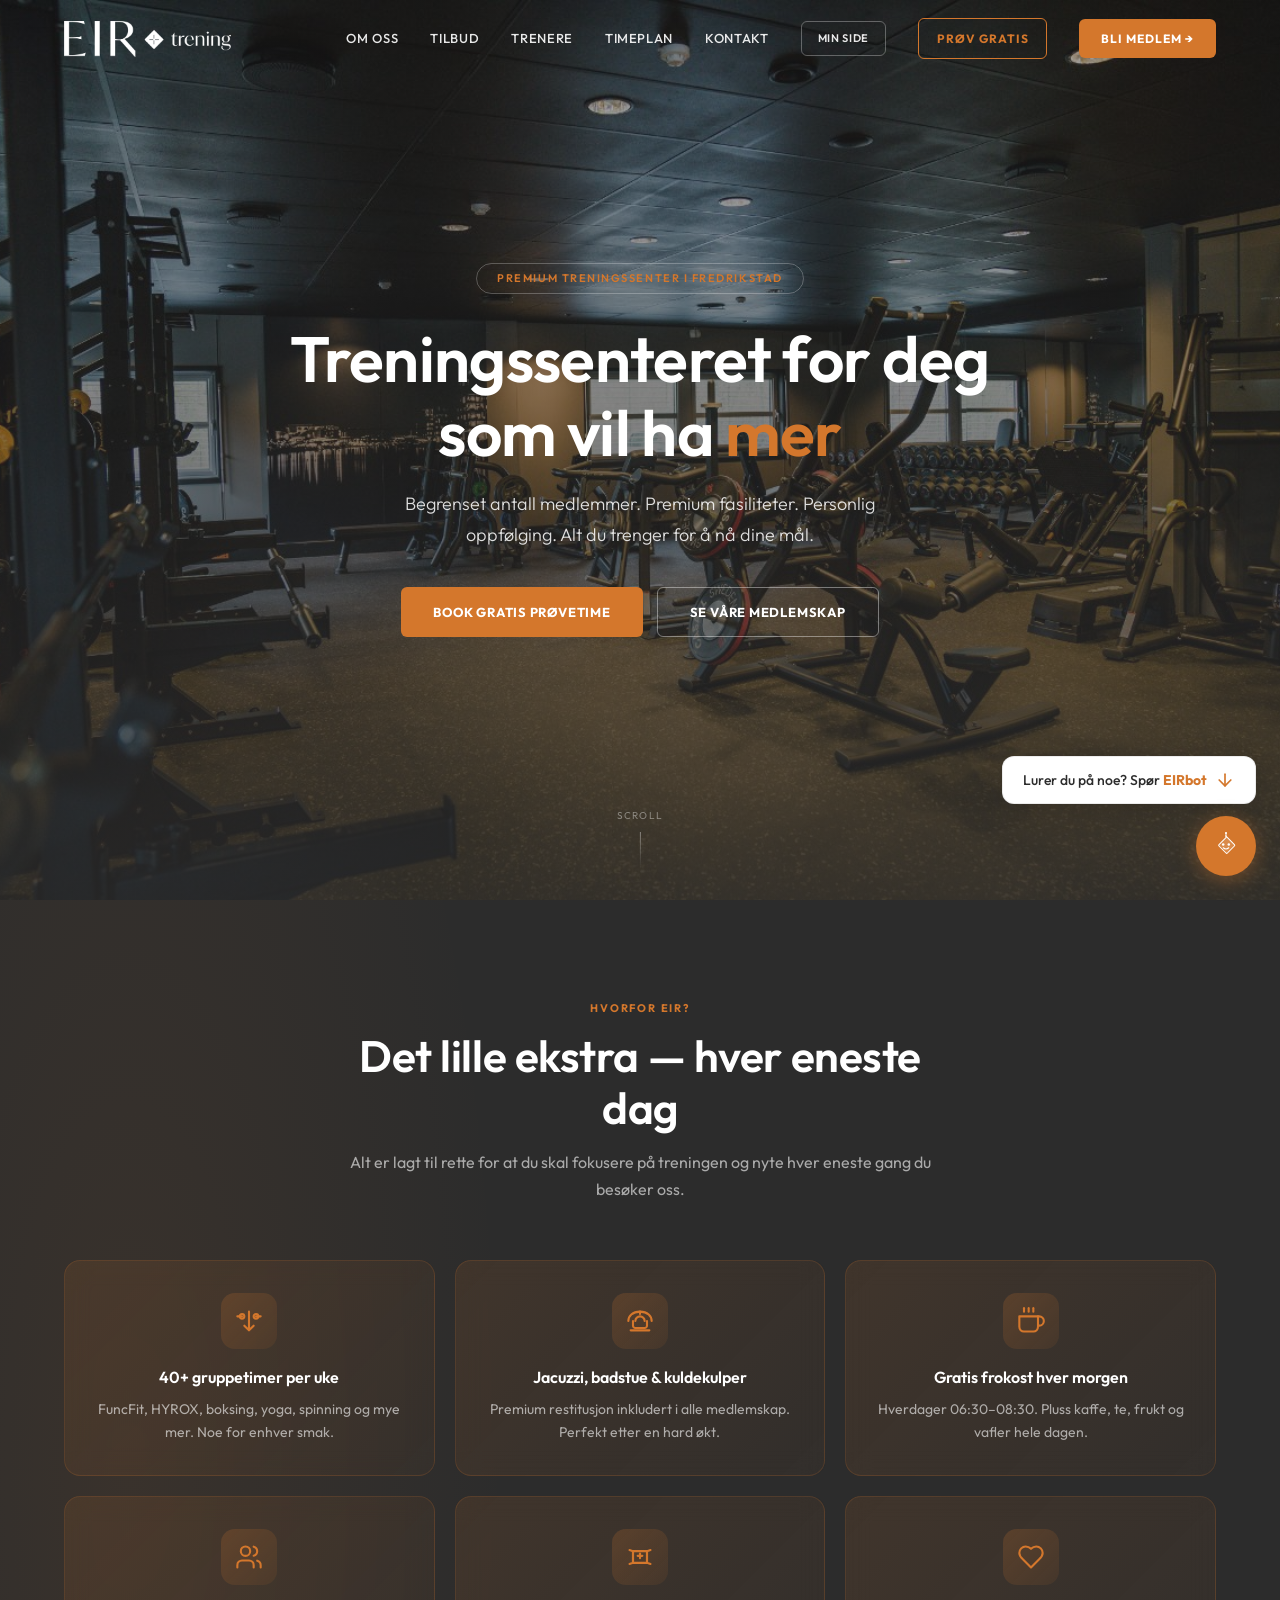
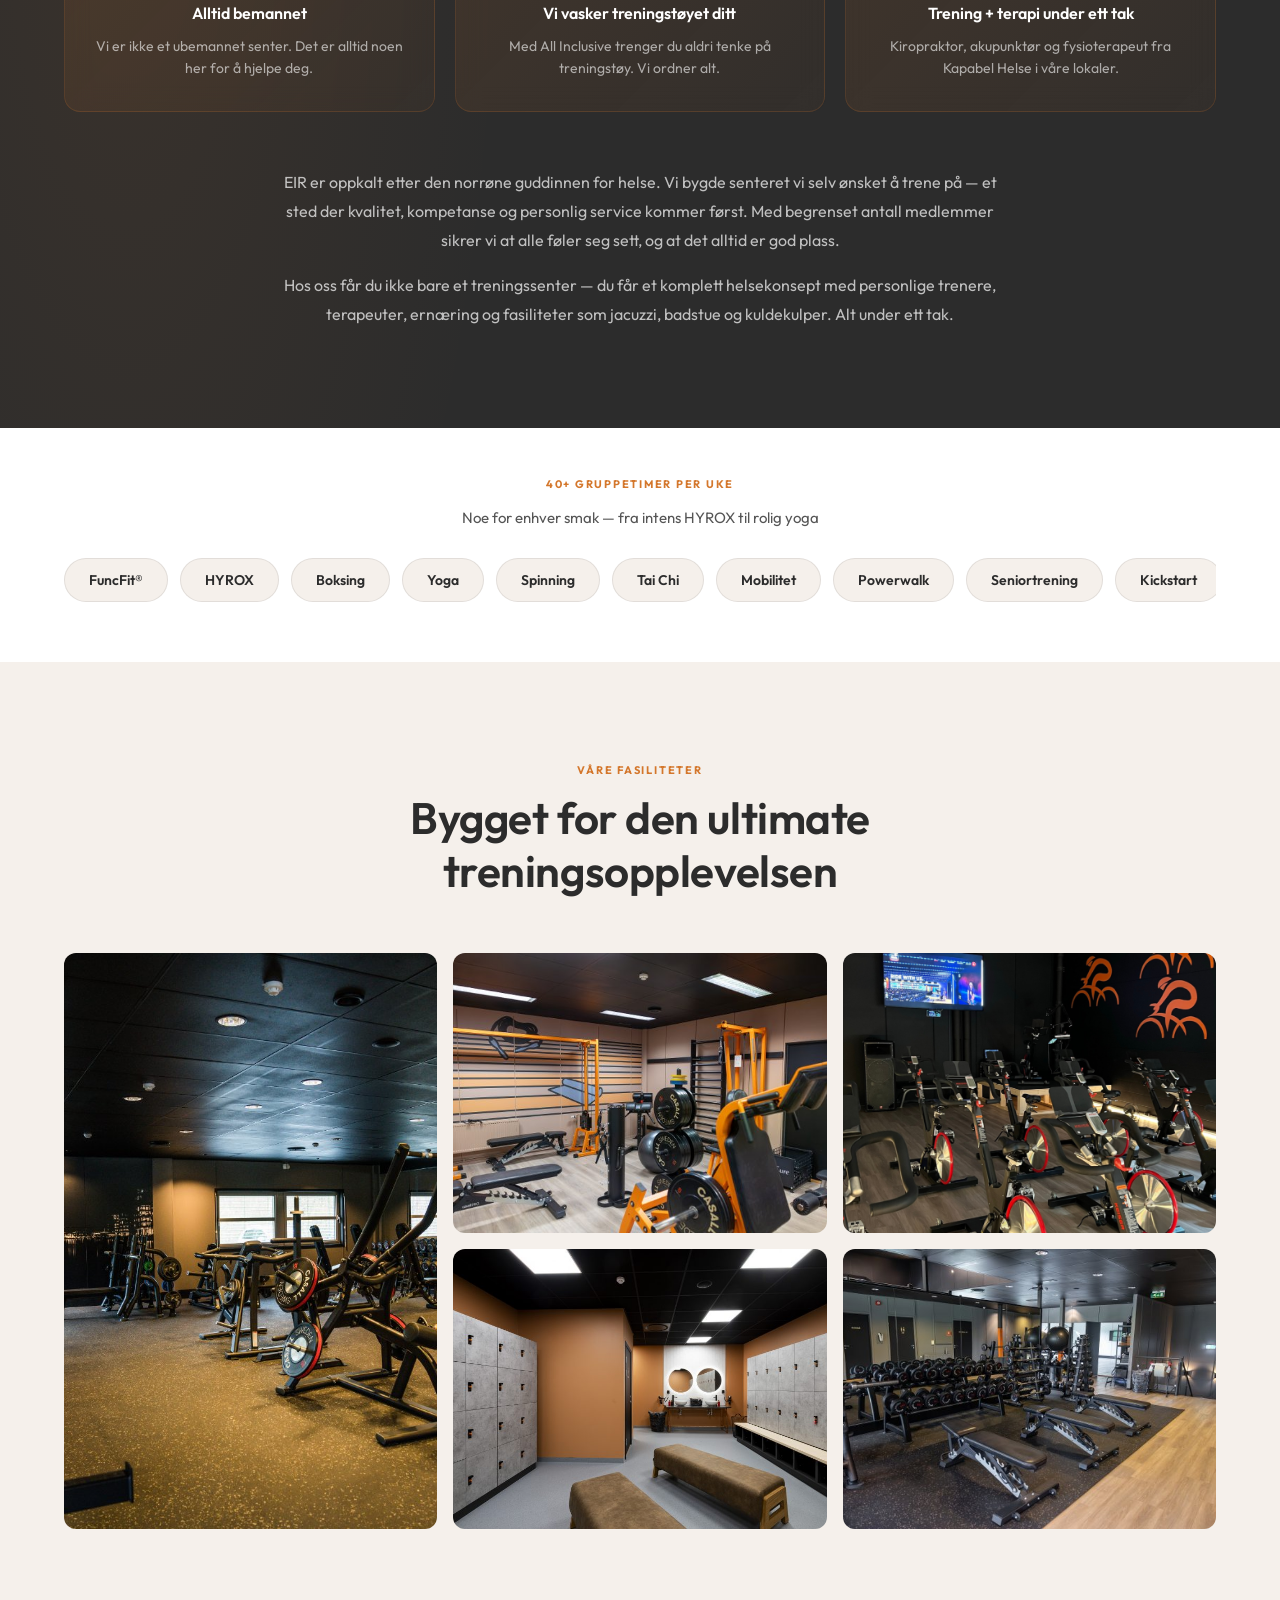
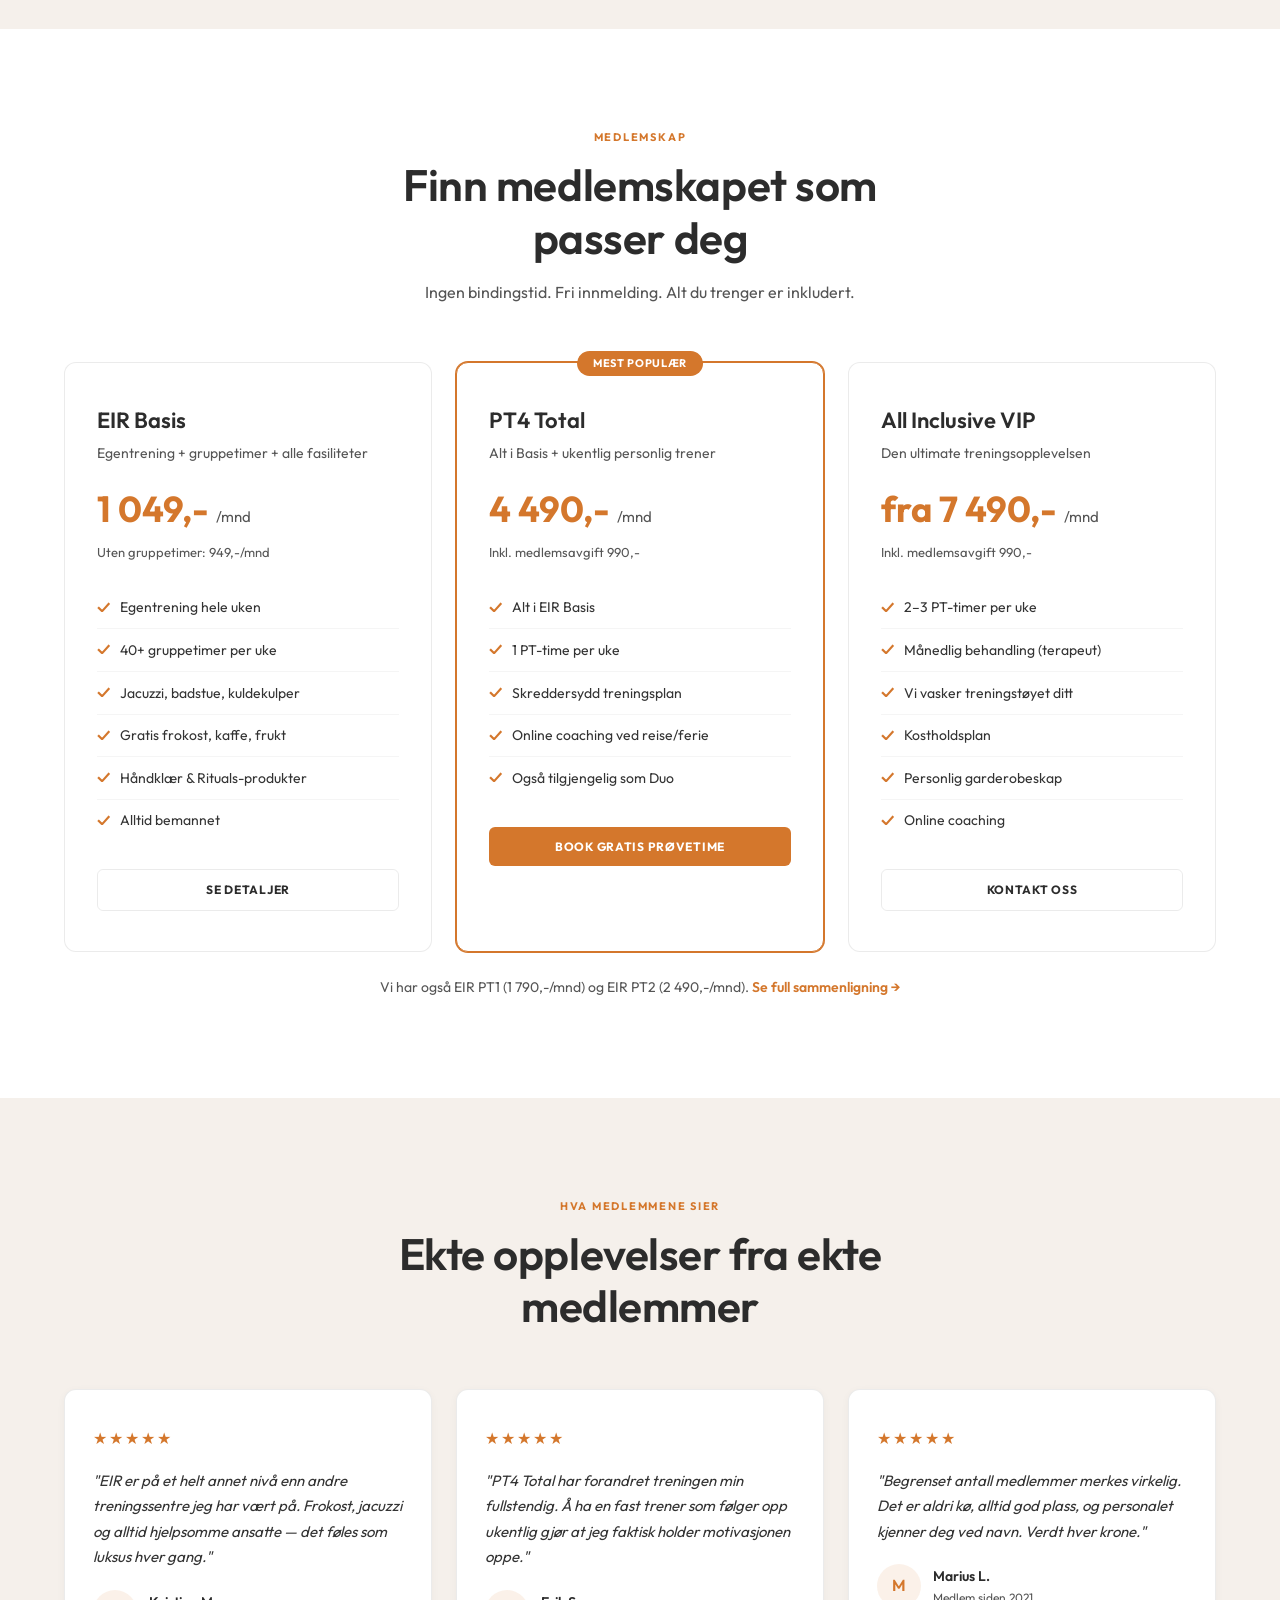
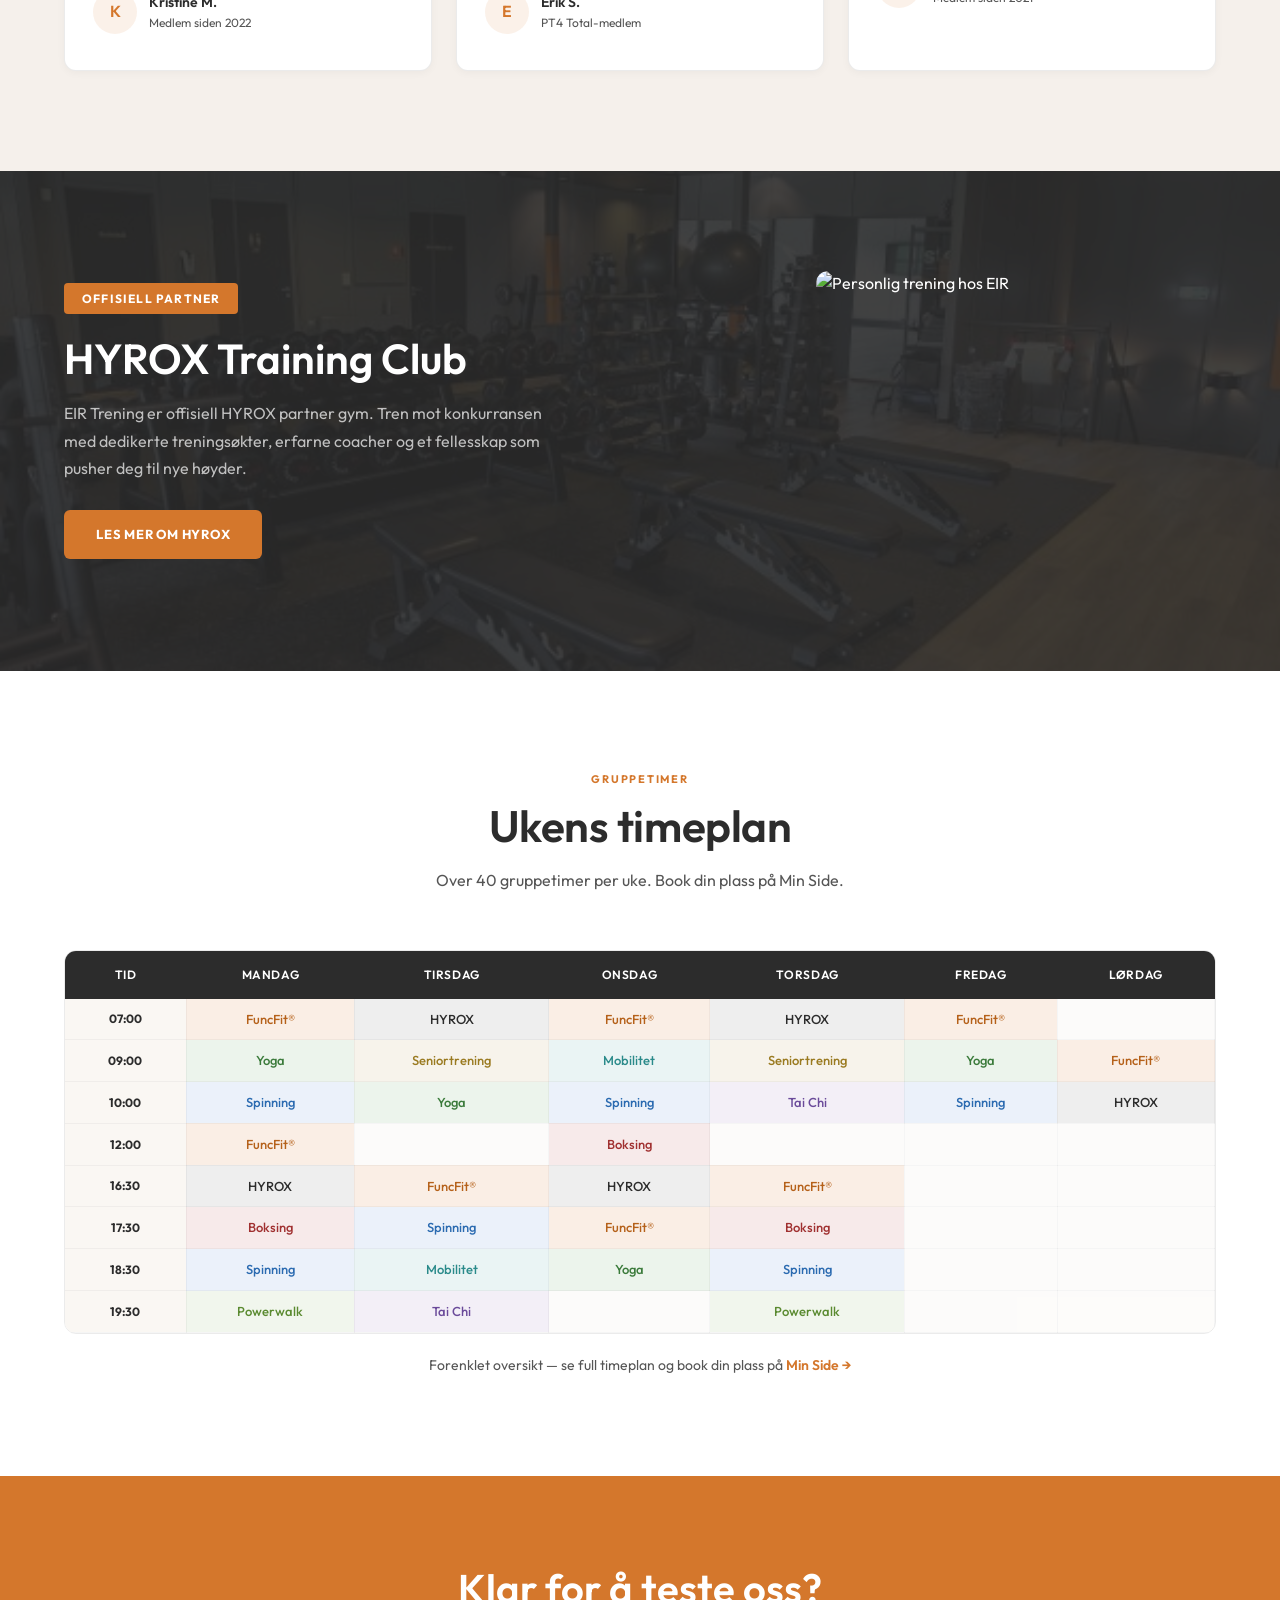
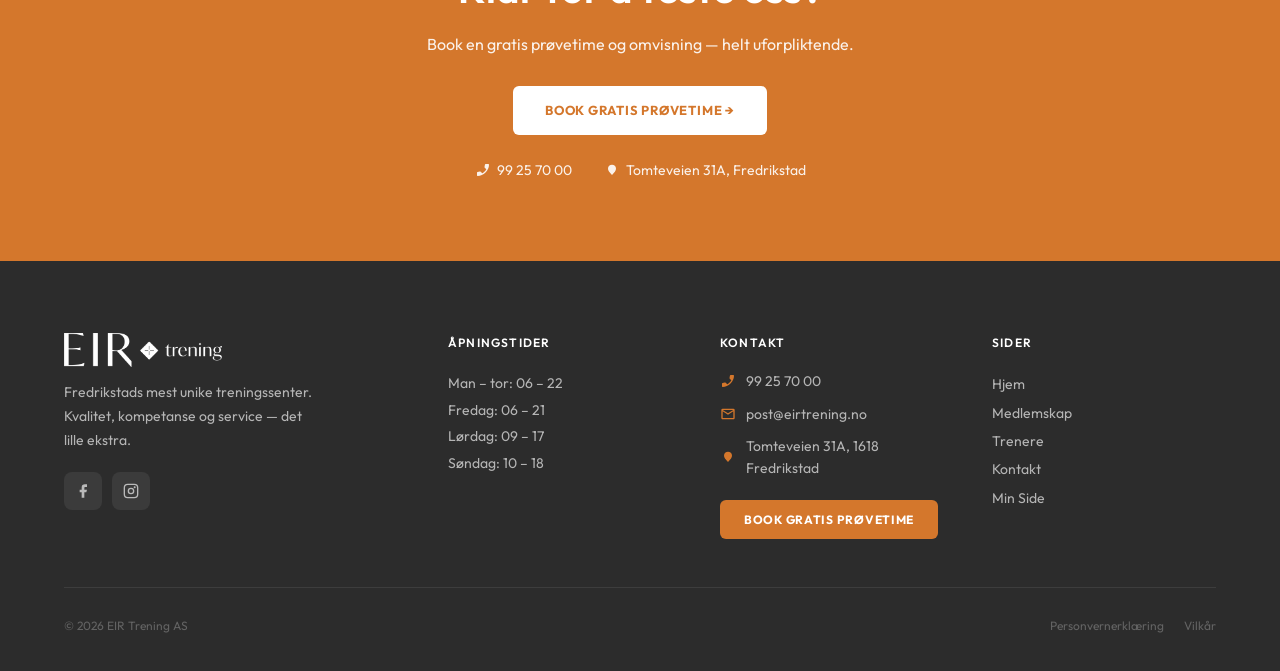
==== index.html @ 455663f9 "Add Bli Medlem CTAs to pricing table, dual navbar buttons - Added "Bli medlem →" button row at botto" ====
<!DOCTYPE html>
<html lang="nb">
<head>
  <meta charset="UTF-8">
  <meta name="viewport" content="width=device-width, initial-scale=1.0">
  <title>EIR Trening — Det lille ekstra | Premium treningssenter i Fredrikstad</title>
  <meta name="description" content="Fredrikstads mest unike treningsstudio. Begrenset antall medlemmer, premium fasiliteter, personlig oppfølging. Jacuzzi, badstue, gratis frokost, 40+ gruppetimer. Book gratis prøvetime!">
  <link rel="preconnect" href="https://fonts.googleapis.com">
  <link rel="preconnect" href="https://fonts.gstatic.com" crossorigin>
  <link href="https://fonts.googleapis.com/css2?family=Outfit:wght@300;400;500;600;700&display=swap" rel="stylesheet">
  <link rel="stylesheet" href="styles.css">
  <style>
    .loader {
      position: fixed;
      inset: 0;
      z-index: 99999;
      background: #2C2C2C;
      display: flex;
      align-items: center;
      justify-content: center;
      transition: opacity 0.6s cubic-bezier(0.4, 0, 0.2, 1), visibility 0.6s;
    }
    .loader.done {
      opacity: 0;
      visibility: hidden;
    }
    .loader-icon {
      width: 80px;
      height: 80px;
      position: relative;
    }
    .loader-diamond {
      width: 100%;
      height: 100%;
      transform: scale(0) rotate(-180deg);
      animation: diamondEntry 1.6s cubic-bezier(0.34, 1.2, 0.64, 1) 0.2s forwards;
    }
    .loader-diamond svg {
      width: 100%;
      height: 100%;
      overflow: visible;
    }
    /* Orange diamond body */
    .loader-diamond .diamond-bg {
      fill: #D4772C;
      opacity: 0;
      animation: diamondFadeIn 0.5s ease 0.2s forwards;
    }
    /* 4 separate cross arms — dark cutout lines with gap at center */
    .loader-diamond .cross-arm {
      stroke: #2C2C2C;
      stroke-width: 2.8;
      stroke-linecap: square;
      stroke-dasharray: 14;
      stroke-dashoffset: 14;
    }
    .arm-top    { animation: drawLine 0.4s cubic-bezier(0.4, 0, 0.2, 1) 0.7s forwards; }
    .arm-bottom { animation: drawLine 0.4s cubic-bezier(0.4, 0, 0.2, 1) 0.85s forwards; }
    .arm-left   { animation: drawLine 0.4s cubic-bezier(0.4, 0, 0.2, 1) 1.0s forwards; }
    .arm-right  { animation: drawLine 0.4s cubic-bezier(0.4, 0, 0.2, 1) 1.15s forwards; }

    .loader-glow {
      position: absolute;
      inset: -30px;
      border-radius: 50%;
      background: radial-gradient(circle, rgba(212,119,44,0.25) 0%, transparent 70%);
      opacity: 0;
      animation: glowPulse 2s cubic-bezier(0.4, 0, 0.2, 1) 0.4s forwards;
    }

    @keyframes diamondEntry {
      0%   { transform: scale(0) rotate(-180deg); }
      55%  { transform: scale(1.08) rotate(8deg); }
      75%  { transform: scale(0.97) rotate(-3deg); }
      100% { transform: scale(1) rotate(0deg); }
    }
    @keyframes diamondFadeIn {
      to { opacity: 1; }
    }
    @keyframes drawLine {
      to { stroke-dashoffset: 0; }
    }
    @keyframes glowPulse {
      0%   { opacity: 0; transform: scale(0.5); }
      50%  { opacity: 1; transform: scale(1); }
      100% { opacity: 0; transform: scale(1.6); }
    }
  </style>
</head>
<body>

  <!-- LOADER -->
  <div class="loader" id="loader">
    <div class="loader-icon">
      <div class="loader-glow"></div>
      <div class="loader-diamond">
        <svg viewBox="0 0 50 50">
          <!-- Diamond shape drawn as path (no rotation needed) -->
          <path class="diamond-bg" d="M25 3 Q25 3 25 3 L46 24 Q47 25 46 26 L26 46 Q25 47 24 46 L4 26 Q3 25 4 24 L24 4 Q25 3 25 3 Z" />
          <!-- 4 cross arms as + with gap at center — matching EIR icon -->
          <line class="cross-arm arm-top"    x1="25" y1="10" x2="25" y2="21" />
          <line class="cross-arm arm-bottom" x1="25" y1="29" x2="25" y2="40" />
          <line class="cross-arm arm-left"   x1="10" y1="25" x2="21" y2="25" />
          <line class="cross-arm arm-right"  x1="29" y1="25" x2="40" y2="25" />
        </svg>
      </div>
    </div>
  </div>

  <!-- NAVIGATION -->
  <nav class="nav" id="nav">
    <div class="nav-inner">
      <a href="index.html" class="nav-logo">
        <img src="eir logo.png" alt="EIR Trening">
      </a>
      <div class="nav-links" id="navLinks">
        <a href="#om">Om oss</a>
        <a href="tilbud.html">Tilbud</a>
        <a href="trenere.html">Trenere</a>
        <a href="#timeplan">Timeplan</a>
        <a href="kontakt.html">Kontakt</a>
        <a href="https://minside.eirtrening.no/" target="_blank" class="nav-minside">Min Side</a>
        <a href="kontakt.html" class="nav-cta-secondary">Prøv gratis</a>
        <a href="https://blimedlem.eirtrening.no/" target="_blank" class="nav-cta">Bli medlem →</a>
      </div>
      <button class="nav-toggle" id="navToggle" aria-label="Meny">
        <span></span><span></span><span></span>
      </button>
    </div>
  </nav>

  <!-- HERO -->
  <section class="hero">
    <div class="hero-bg"></div>
    <div class="hero-content">
      <span class="hero-badge">Premium treningssenter i Fredrikstad</span>
      <h1>Treningssenteret for deg som vil ha <em>mer</em></h1>
      <p>Begrenset antall medlemmer. Premium fasiliteter. Personlig oppfølging. Alt du trenger for å nå dine mål.</p>
      <div class="hero-buttons">
        <a href="kontakt.html" class="btn btn-primary">Book gratis prøvetime</a>
        <a href="tilbud.html" class="btn btn-outline">Se våre medlemskap</a>
      </div>
    </div>
    <div class="hero-scroll">
      <span>Scroll</span>
      <div class="line"></div>
    </div>
  </section>

  <!-- UNIKE FORDELER -->
  <section class="benefits" id="om">
    <div class="container">
      <div class="section-header fade-up">
        <span class="section-label">Hvorfor EIR?</span>
        <h2 class="section-title">Det lille ekstra — hver eneste dag</h2>
        <p class="section-subtitle">Alt er lagt til rette for at du skal fokusere på treningen og nyte hver eneste gang du besøker oss.</p>
      </div>
      <div class="benefits-grid fade-up">
        <div class="benefit-card">
          <div class="benefit-icon">
            <svg viewBox="0 0 24 24"><path d="M12 4v16m-4-4l4 4 4-4"/><circle cx="6" cy="8" r="2"/><circle cx="18" cy="8" r="2"/><path d="M2 8h4m12 0h4"/></svg>
          </div>
          <h3>40+ gruppetimer per uke</h3>
          <p>FuncFit, HYROX, boksing, yoga, spinning og mye mer. Noe for enhver smak.</p>
        </div>
        <div class="benefit-card">
          <div class="benefit-icon">
            <svg viewBox="0 0 24 24"><path d="M2 12c0-4 3.5-8 10-8s10 4 10 8"/><path d="M6 12v4c0 1 1 2 2 2h8c1 0 2-1 2-2v-4"/><path d="M12 4v2"/><path d="M8 12c0-2 1.8-4 4-4s4 2 4 4"/><line x1="4" y1="20" x2="20" y2="20"/></svg>
          </div>
          <h3>Jacuzzi, badstue & kuldekulper</h3>
          <p>Premium restitusjon inkludert i alle medlemskap. Perfekt etter en hard økt.</p>
        </div>
        <div class="benefit-card">
          <div class="benefit-icon">
            <svg viewBox="0 0 24 24"><path d="M18 8h1a4 4 0 010 8h-1"/><path d="M2 8h16v9a4 4 0 01-4 4H6a4 4 0 01-4-4V8z"/><path d="M6 1v3"/><path d="M10 1v3"/><path d="M14 1v3"/></svg>
          </div>
          <h3>Gratis frokost hver morgen</h3>
          <p>Hverdager 06:30–08:30. Pluss kaffe, te, frukt og vafler hele dagen.</p>
        </div>
        <div class="benefit-card">
          <div class="benefit-icon">
            <svg viewBox="0 0 24 24"><path d="M16 21v-2a4 4 0 00-4-4H6a4 4 0 00-4 4v2"/><circle cx="9" cy="7" r="4"/><path d="M22 21v-2a4 4 0 00-3-3.87"/><path d="M16 3.13a4 4 0 010 7.75"/></svg>
          </div>
          <h3>Alltid bemannet</h3>
          <p>Vi er ikke et ubemannet senter. Det er alltid noen her for å hjelpe deg.</p>
        </div>
        <div class="benefit-card">
          <div class="benefit-icon">
            <svg viewBox="0 0 24 24"><path d="M3 6l3 1v10l-3 1"/><path d="M21 6l-3 1v10l3 1"/><path d="M6 7h12v10H6z"/><path d="M10 11h4"/><path d="M12 9v4"/></svg>
          </div>
          <h3>Vi vasker treningstøyet ditt</h3>
          <p>Med All Inclusive trenger du aldri tenke på treningstøy. Vi ordner alt.</p>
        </div>
        <div class="benefit-card">
          <div class="benefit-icon">
            <svg viewBox="0 0 24 24"><path d="M19 14c1.49-1.46 3-3.21 3-5.5A5.5 5.5 0 0016.5 3c-1.76 0-3 .5-4.5 2-1.5-1.5-2.74-2-4.5-2A5.5 5.5 0 002 8.5c0 2.3 1.5 4.05 3 5.5l7 7 7-7z"/></svg>
          </div>
          <h3>Trening + terapi under ett tak</h3>
          <p>Kiropraktor, akupunktør og fysioterapeut fra Kapabel Helse i våre lokaler.</p>
        </div>
      </div>
      <!-- Om EIR — filosofi -->
      <div class="about-text-section fade-up" style="max-width:720px;margin:56px auto 0;text-align:center">
        <p style="font-size:16px;line-height:1.8;color:rgba(255,255,255,0.7);margin-bottom:16px">EIR er oppkalt etter den norrøne guddinnen for helse. Vi bygde senteret vi selv ønsket å trene på — et sted der kvalitet, kompetanse og personlig service kommer først. Med begrenset antall medlemmer sikrer vi at alle føler seg sett, og at det alltid er god plass.</p>
        <p style="font-size:16px;line-height:1.8;color:rgba(255,255,255,0.7)">Hos oss får du ikke bare et treningssenter — du får et komplett helsekonsept med personlige trenere, terapeuter, ernæring og fasiliteter som jacuzzi, badstue og kuldekulper. Alt under ett tak.</p>
      </div>
    </div>
  </section>

  <!-- TRENINGSFORM-TEASER -->
  <section style="padding:48px 0;background:var(--white);overflow:hidden">
    <div class="container">
      <div style="text-align:center;margin-bottom:24px" class="fade-up">
        <span class="section-label">40+ gruppetimer per uke</span>
        <p style="font-size:15px;color:var(--dark-soft)">Noe for enhver smak — fra intens HYROX til rolig yoga</p>
      </div>
      <div class="training-ticker fade-up">
        <a href="tilbud.html#treningsformer" class="ticker-item">FuncFit®</a>
        <a href="tilbud.html#treningsformer" class="ticker-item">HYROX</a>
        <a href="tilbud.html#treningsformer" class="ticker-item">Boksing</a>
        <a href="tilbud.html#treningsformer" class="ticker-item">Yoga</a>
        <a href="tilbud.html#treningsformer" class="ticker-item">Spinning</a>
        <a href="tilbud.html#treningsformer" class="ticker-item">Tai Chi</a>
        <a href="tilbud.html#treningsformer" class="ticker-item">Mobilitet</a>
        <a href="tilbud.html#treningsformer" class="ticker-item">Powerwalk</a>
        <a href="tilbud.html#treningsformer" class="ticker-item">Seniortrening</a>
        <a href="tilbud.html#treningsformer" class="ticker-item">Kickstart</a>
      </div>
    </div>
  </section>

  <!-- FASILITETER GALLERI -->
  <section class="facilities">
    <div class="container">
      <div class="section-header fade-up">
        <span class="section-label">Våre fasiliteter</span>
        <h2 class="section-title">Bygget for den ultimate treningsopplevelsen</h2>
      </div>
      <div class="facilities-grid fade-up">
        <div class="facility-item tall">
          <img src="images/eir bilde.jpg" alt="EIR Trening — treningssalen" loading="lazy">
          <div class="facility-overlay"><span>Treningssalen</span></div>
        </div>
        <div class="facility-item">
          <img src="images/eir bilde 2.jpg" alt="EIR Trening — PT-rommet" loading="lazy">
          <div class="facility-overlay"><span>Lukket PT-rom</span></div>
        </div>
        <div class="facility-item">
          <img src="images/eir bilde 3.png" alt="EIR Trening — spinningsal" loading="lazy">
          <div class="facility-overlay"><span>Spinningsal</span></div>
        </div>
        <div class="facility-item">
          <img src="images/eir bilde 4.jpg" alt="EIR Trening — garderober" loading="lazy">
          <div class="facility-overlay"><span>Premium garderober</span></div>
        </div>
        <div class="facility-item">
          <img src="images/eir bilde 5.jpg" alt="EIR Trening — frivektsområde" loading="lazy">
          <div class="facility-overlay"><span>Frivektsområdet</span></div>
        </div>
      </div>
    </div>
  </section>

  <!-- MEDLEMSKAP -->
  <section class="membership">
    <div class="container">
      <div class="section-header fade-up">
        <span class="section-label">Medlemskap</span>
        <h2 class="section-title">Finn medlemskapet som passer deg</h2>
        <p class="section-subtitle">Ingen bindingstid. Fri innmelding. Alt du trenger er inkludert.</p>
      </div>
      <div class="pricing-cards">
        <div class="pricing-card fade-up">
          <h3>EIR Basis</h3>
          <p style="font-size:14px;color:var(--dark-soft)">Egentrening + gruppetimer + alle fasiliteter</p>
          <div class="price">1 049,- <span>/mnd</span></div>
          <p class="price-sub">Uten gruppetimer: 949,-/mnd</p>
          <ul class="pricing-features">
            <li><span class="check">✓</span> Egentrening hele uken</li>
            <li><span class="check">✓</span> 40+ gruppetimer per uke</li>
            <li><span class="check">✓</span> Jacuzzi, badstue, kuldekulper</li>
            <li><span class="check">✓</span> Gratis frokost, kaffe, frukt</li>
            <li><span class="check">✓</span> Håndklær & Rituals-produkter</li>
            <li><span class="check">✓</span> Alltid bemannet</li>
          </ul>
          <a href="tilbud.html" class="btn btn-outline-dark btn-sm">Se detaljer</a>
        </div>
        <div class="pricing-card featured fade-up" style="transition-delay:0.1s">
          <span class="pricing-badge">Mest populær</span>
          <h3>PT4 Total</h3>
          <p style="font-size:14px;color:var(--dark-soft)">Alt i Basis + ukentlig personlig trener</p>
          <div class="price">4 490,- <span>/mnd</span></div>
          <p class="price-sub">Inkl. medlemsavgift 990,-</p>
          <ul class="pricing-features">
            <li><span class="check">✓</span> Alt i EIR Basis</li>
            <li><span class="check">✓</span> 1 PT-time per uke</li>
            <li><span class="check">✓</span> Skreddersydd treningsplan</li>
            <li><span class="check">✓</span> Online coaching ved reise/ferie</li>
            <li><span class="check">✓</span> Også tilgjengelig som Duo</li>
          </ul>
          <a href="kontakt.html" class="btn btn-primary btn-sm">Book gratis prøvetime</a>
        </div>
        <div class="pricing-card fade-up" style="transition-delay:0.2s">
          <h3>All Inclusive VIP</h3>
          <p style="font-size:14px;color:var(--dark-soft)">Den ultimate treningsopplevelsen</p>
          <div class="price">fra 7 490,- <span>/mnd</span></div>
          <p class="price-sub">Inkl. medlemsavgift 990,-</p>
          <ul class="pricing-features">
            <li><span class="check">✓</span> 2–3 PT-timer per uke</li>
            <li><span class="check">✓</span> Månedlig behandling (terapeut)</li>
            <li><span class="check">✓</span> Vi vasker treningstøyet ditt</li>
            <li><span class="check">✓</span> Kostholdsplan</li>
            <li><span class="check">✓</span> Personlig garderobeskap</li>
            <li><span class="check">✓</span> Online coaching</li>
          </ul>
          <a href="kontakt.html" class="btn btn-outline-dark btn-sm">Kontakt oss</a>
        </div>
      </div>
      <p style="text-align:center;margin-top:24px;font-size:14px;color:var(--dark-soft)">
        Vi har også EIR PT1 (1 790,-/mnd) og EIR PT2 (2 490,-/mnd). <a href="tilbud.html" style="color:var(--orange);font-weight:600">Se full sammenligning →</a>
      </p>
    </div>
  </section>

  <!-- TESTIMONIALS -->
  <section class="testimonials">
    <div class="container">
      <div class="section-header fade-up">
        <span class="section-label">Hva medlemmene sier</span>
        <h2 class="section-title">Ekte opplevelser fra ekte medlemmer</h2>
      </div>
      <div class="testimonials-grid">
        <div class="testimonial-card fade-up">
          <div class="testimonial-stars">★★★★★</div>
          <blockquote>"EIR er på et helt annet nivå enn andre treningssentre jeg har vært på. Frokost, jacuzzi og alltid hjelpsomme ansatte — det føles som luksus hver gang."</blockquote>
          <div class="testimonial-author">
            <div class="testimonial-avatar">K</div>
            <div>
              <div class="testimonial-name">Kristine M.</div>
              <div class="testimonial-role">Medlem siden 2022</div>
            </div>
          </div>
        </div>
        <div class="testimonial-card fade-up" style="transition-delay:0.1s">
          <div class="testimonial-stars">★★★★★</div>
          <blockquote>"PT4 Total har forandret treningen min fullstendig. Å ha en fast trener som følger opp ukentlig gjør at jeg faktisk holder motivasjonen oppe."</blockquote>
          <div class="testimonial-author">
            <div class="testimonial-avatar">E</div>
            <div>
              <div class="testimonial-name">Erik S.</div>
              <div class="testimonial-role">PT4 Total-medlem</div>
            </div>
          </div>
        </div>
        <div class="testimonial-card fade-up" style="transition-delay:0.2s">
          <div class="testimonial-stars">★★★★★</div>
          <blockquote>"Begrenset antall medlemmer merkes virkelig. Det er aldri kø, alltid god plass, og personalet kjenner deg ved navn. Verdt hver krone."</blockquote>
          <div class="testimonial-author">
            <div class="testimonial-avatar">M</div>
            <div>
              <div class="testimonial-name">Marius L.</div>
              <div class="testimonial-role">Medlem siden 2021</div>
            </div>
          </div>
        </div>
      </div>
    </div>
  </section>

  <!-- HYROX -->
  <section class="hyrox" id="hyrox">
    <div class="container">
      <div class="hyrox-inner fade-up">
        <div class="hyrox-text">
          <span class="hyrox-badge">Offisiell partner</span>
          <h2>HYROX Training Club</h2>
          <p>EIR Trening er offisiell HYROX partner gym. Tren mot konkurransen med dedikerte treningsøkter, erfarne coacher og et fellesskap som pusher deg til nye høyder.</p>
          <a href="kontakt.html" class="btn btn-primary">Les mer om HYROX</a>
        </div>
        <div class="hyrox-image">
          <img src="images/eir bilde 6.jpg" alt="Personlig trening hos EIR" loading="lazy">
        </div>
      </div>
    </div>
  </section>

  <!-- TIMEPLAN -->
  <section id="timeplan" style="padding:100px 0;background:var(--white)">
    <div class="container">
      <div class="section-header fade-up">
        <span class="section-label">Gruppetimer</span>
        <h2 class="section-title">Ukens timeplan</h2>
        <p class="section-subtitle">Over 40 gruppetimer per uke. Book din plass på Min Side.</p>
      </div>
      <div class="schedule-table-wrapper fade-up">
        <table class="schedule-table">
          <thead>
            <tr><th>Tid</th><th>Mandag</th><th>Tirsdag</th><th>Onsdag</th><th>Torsdag</th><th>Fredag</th><th>Lørdag</th></tr>
          </thead>
          <tbody>
            <tr><td>07:00</td><td class="s-funcfit">FuncFit®</td><td class="s-hyrox">HYROX</td><td class="s-funcfit">FuncFit®</td><td class="s-hyrox">HYROX</td><td class="s-funcfit">FuncFit®</td><td></td></tr>
            <tr><td>09:00</td><td class="s-yoga">Yoga</td><td class="s-senior">Seniortrening</td><td class="s-mobility">Mobilitet</td><td class="s-senior">Seniortrening</td><td class="s-yoga">Yoga</td><td class="s-funcfit">FuncFit®</td></tr>
            <tr><td>10:00</td><td class="s-spinning">Spinning</td><td class="s-yoga">Yoga</td><td class="s-spinning">Spinning</td><td class="s-taichi">Tai Chi</td><td class="s-spinning">Spinning</td><td class="s-hyrox">HYROX</td></tr>
            <tr><td>12:00</td><td class="s-funcfit">FuncFit®</td><td></td><td class="s-boxing">Boksing</td><td></td><td></td><td></td></tr>
            <tr><td>16:30</td><td class="s-hyrox">HYROX</td><td class="s-funcfit">FuncFit®</td><td class="s-hyrox">HYROX</td><td class="s-funcfit">FuncFit®</td><td></td><td></td></tr>
            <tr><td>17:30</td><td class="s-boxing">Boksing</td><td class="s-spinning">Spinning</td><td class="s-funcfit">FuncFit®</td><td class="s-boxing">Boksing</td><td></td><td></td></tr>
            <tr><td>18:30</td><td class="s-spinning">Spinning</td><td class="s-mobility">Mobilitet</td><td class="s-yoga">Yoga</td><td class="s-spinning">Spinning</td><td></td><td></td></tr>
            <tr><td>19:30</td><td class="s-walk">Powerwalk</td><td class="s-taichi">Tai Chi</td><td></td><td class="s-walk">Powerwalk</td><td></td><td></td></tr>
          </tbody>
        </table>
      </div>
      <p style="text-align:center;margin-top:20px;font-size:14px;color:var(--dark-soft)">
        Forenklet oversikt — se full timeplan og book din plass på <a href="https://minside.eirtrening.no/" target="_blank" style="color:var(--orange);font-weight:600">Min Side →</a>
      </p>
    </div>
  </section>

  <!-- CTA BANNER -->
  <section class="cta-banner">
    <div class="container fade-up">
      <h2>Klar for å teste oss?</h2>
      <p>Book en gratis prøvetime og omvisning — helt uforpliktende.</p>
      <a href="kontakt.html" class="btn">Book gratis prøvetime →</a>
      <div class="cta-contact">
        <a href="tel:99257000">
          <svg viewBox="0 -960 960 960"><path d="M162-120q-18 0-30-12t-12-30v-162q0-13 9-23.5t23-14.5l138-28q14-2 28.5 2.5T342-374l94 94q38-22 72-48.5t65-57.5q33-32 60.5-66.5T681-524l-97-98q-8-8-11-19t-1-27l26-140q2-13 13-22.5t25-9.5h162q18 0 30 12t12 30q0 125-54.5 247T631-329Q531-229 409-174.5T162-120Z"/></svg>
          99 25 70 00
        </a>
        <a href="https://www.google.com/maps/search/?api=1&query=EIR%20Trening%2C%20Tomteveien%2031A%2C%201618%20Fredrikstad" target="_blank">
          <svg viewBox="0 -960 960 960"><path d="M480-480q33 0 56.5-23.5T560-560q0-33-23.5-56.5T480-640q-33 0-56.5 23.5T400-560q0 33 23.5 56.5T480-480Zm0 294q122-112 181-203.5T720-552q0-109-69.5-178.5T480-800q-101 0-170.5 69.5T240-552q0 71 59 162.5T480-186Z"/></svg>
          Tomteveien 31A, Fredrikstad
        </a>
      </div>
    </div>
  </section>

  <!-- FOOTER -->
  <footer class="footer">
    <div class="container">
      <div class="footer-grid">
        <div class="footer-brand">
          <img src="eir logo.png" alt="EIR Trening">
          <p>Fredrikstads mest unike treningssenter. Kvalitet, kompetanse og service — det lille ekstra.</p>
          <div class="footer-social">
            <a href="https://facebook.com/eirtrening" target="_blank" aria-label="Facebook">
              <svg viewBox="0 0 24 24"><path d="M18 2h-3a5 5 0 0 0-5 5v3H7v4h3v8h4v-8h3l1-4h-4V7a1 1 0 0 1 1-1h3z"/></svg>
            </a>
            <a href="https://instagram.com/eirtrening" target="_blank" aria-label="Instagram">
              <svg viewBox="0 0 24 24"><rect x="2" y="2" width="20" height="20" rx="5" ry="5" fill="none" stroke="currentColor" stroke-width="2"/><circle cx="12" cy="12" r="4" fill="none" stroke="currentColor" stroke-width="2"/><circle cx="17.5" cy="6.5" r="1.5"/></svg>
            </a>
          </div>
        </div>
        <div>
          <h4>Åpningstider</h4>
          <div class="footer-hours">
            Man – tor: 06 – 22<br>
            Fredag: 06 – 21<br>
            Lørdag: 09 – 17<br>
            Søndag: 10 – 18
          </div>
        </div>
        <div>
          <h4>Kontakt</h4>
          <div class="footer-contact-item">
            <svg viewBox="0 -960 960 960"><path d="M162-120q-18 0-30-12t-12-30v-162q0-13 9-23.5t23-14.5l138-28q14-2 28.5 2.5T342-374l94 94q38-22 72-48.5t65-57.5q33-32 60.5-66.5T681-524l-97-98q-8-8-11-19t-1-27l26-140q2-13 13-22.5t25-9.5h162q18 0 30 12t12 30q0 125-54.5 247T631-329Q531-229 409-174.5T162-120Z"/></svg>
            <a href="tel:99257000">99 25 70 00</a>
          </div>
          <div class="footer-contact-item">
            <svg viewBox="0 -960 960 960"><path d="M160-160q-33 0-56.5-23.5T80-240v-480q0-33 23.5-56.5T160-800h640q33 0 56.5 23.5T880-720v480q0 33-23.5 56.5T800-160H160Zm320-280L160-640v400h640v-400L480-440Zm0-80 320-200H160l320 200ZM160-640v-80 480-400Z"/></svg>
            <a href="mailto:post@eirtrening.no">post@eirtrening.no</a>
          </div>
          <div class="footer-contact-item">
            <svg viewBox="0 -960 960 960"><path d="M480-480q33 0 56.5-23.5T560-560q0-33-23.5-56.5T480-640q-33 0-56.5 23.5T400-560q0 33 23.5 56.5T480-480Zm0 294q122-112 181-203.5T720-552q0-109-69.5-178.5T480-800q-101 0-170.5 69.5T240-552q0 71 59 162.5T480-186Z"/></svg>
            <a href="https://www.google.com/maps/search/?api=1&query=EIR%20Trening%2C%20Tomteveien%2031A%2C%201618%20Fredrikstad" target="_blank">Tomteveien 31A, 1618 Fredrikstad</a>
          </div>
          <div class="footer-cta">
            <a href="kontakt.html" class="btn btn-primary btn-sm">Book gratis prøvetime</a>
          </div>
        </div>
        <div>
          <h4>Sider</h4>
          <div class="footer-links">
            <a href="index.html">Hjem</a>
            <a href="tilbud.html">Medlemskap</a>
            <a href="trenere.html">Trenere</a>
            <a href="kontakt.html">Kontakt</a>
            <a href="https://minside.eirtrening.no" target="_blank">Min Side</a>
          </div>
        </div>
      </div>
      <div class="footer-bottom">
        <p>&copy; 2026 EIR Trening AS</p>
        <div class="footer-bottom-links">
          <a href="#">Personvernerklæring</a>
          <a href="#">Vilkår</a>
        </div>
      </div>
    </div>
  </footer>

  <!-- SCRIPTS -->
  <script>
    // Loader dismiss
    window.addEventListener('load', () => {
      setTimeout(() => document.getElementById('loader').classList.add('done'), 1800);
    });

    // Navbar scroll
    const nav = document.getElementById('nav');
    window.addEventListener('scroll', () => nav.classList.toggle('scrolled', window.scrollY > 50));

    // Mobile menu
    const navToggle = document.getElementById('navToggle');
    const navLinks = document.getElementById('navLinks');
    navToggle.addEventListener('click', () => navLinks.classList.toggle('open'));
    navLinks.querySelectorAll('a').forEach(a => a.addEventListener('click', () => navLinks.classList.remove('open')));

    // Scroll animations
    const observer = new IntersectionObserver((entries) => {
      entries.forEach(e => { if (e.isIntersecting) e.target.classList.add('visible'); });
    }, { threshold: 0.1, rootMargin: '0px 0px -40px 0px' });
    document.querySelectorAll('.fade-up').forEach(el => observer.observe(el));

    // Smooth scroll
    document.querySelectorAll('a[href^="#"]').forEach(a => {
      a.addEventListener('click', function(e) {
        e.preventDefault();
        const t = document.querySelector(this.getAttribute('href'));
        if (t) t.scrollIntoView({ behavior: 'smooth', block: 'start' });
      });
    });
  </script>
  <script src="chatbot.js"></script>

</body>
</html>
---- styles.css ----
/* ===== RESET & BASE ===== */
*, *::before, *::after { margin: 0; padding: 0; box-sizing: border-box; }

:root {
  --orange: #D4772C;
  --orange-dark: #b8621f;
  --orange-light: rgba(212, 119, 44, 0.1);
  --dark: #2C2C2C;
  --dark-soft: #555555;
  --text: #333333;
  --warm-bg: #F5F0EB;
  --warm-light: #FAF7F3;
  --white: #ffffff;
  --border: rgba(0,0,0,0.08);
  --font-body: 'Outfit', -apple-system, sans-serif;
  --font-heading: 'Outfit', -apple-system, sans-serif;
  --shadow-sm: 0 2px 8px rgba(0,0,0,0.04);
  --shadow-md: 0 4px 20px rgba(0,0,0,0.06);
  --shadow-lg: 0 8px 40px rgba(0,0,0,0.08);
  --radius: 12px;
}

html { scroll-behavior: smooth; }

body {
  font-family: var(--font-body);
  color: var(--text);
  background: var(--warm-bg);
  line-height: 1.6;
  -webkit-font-smoothing: antialiased;
  overflow-x: hidden;
}

img { max-width: 100%; height: auto; display: block; }
a { text-decoration: none; color: inherit; }
ul { list-style: none; }

.container {
  max-width: 1200px;
  margin: 0 auto;
  padding: 0 24px;
}

/* ===== ANIMATIONS ===== */
@keyframes fadeUp {
  from { opacity: 0; transform: translateY(30px); }
  to { opacity: 1; transform: translateY(0); }
}

.fade-up {
  opacity: 0;
  transform: translateY(30px);
  transition: opacity 0.7s ease, transform 0.7s ease;
}

.fade-up.visible {
  opacity: 1;
  transform: translateY(0);
}

/* ===== NAVIGATION ===== */
.nav {
  position: fixed;
  top: 0;
  left: 0;
  right: 0;
  z-index: 1000;
  padding: 18px 0;
  transition: all 0.4s ease;
}

.nav.scrolled {
  background: rgba(255, 255, 255, 0.97);
  backdrop-filter: blur(20px);
  padding: 10px 0;
  box-shadow: 0 1px 20px rgba(0,0,0,0.06);
}

.nav-inner {
  display: flex;
  align-items: center;
  justify-content: space-between;
  max-width: 1200px;
  margin: 0 auto;
  padding: 0 24px;
}

.nav-logo img {
  height: 36px;
  width: auto;
  transition: filter 0.3s;
}

.nav:not(.scrolled) .nav-logo img {
  filter: brightness(0) invert(1);
}

.nav-links {
  display: flex;
  align-items: center;
  gap: 32px;
}

.nav-links a {
  font-size: 13px;
  font-weight: 500;
  letter-spacing: 0.05em;
  text-transform: uppercase;
  color: rgba(255,255,255,0.9);
  transition: color 0.3s;
  position: relative;
}

.nav.scrolled .nav-links a {
  color: var(--text);
}

.nav-links a::after {
  content: '';
  position: absolute;
  bottom: -4px;
  left: 0;
  width: 0;
  height: 2px;
  background: var(--orange);
  transition: width 0.3s;
}

.nav-links a:hover::after {
  width: 100%;
}

.nav-cta {
  padding: 10px 22px !important;
  background: var(--orange) !important;
  color: var(--white) !important;
  border-radius: 6px;
  font-size: 12px !important;
  font-weight: 700 !important;
  letter-spacing: 0.08em !important;
  transition: background 0.3s, transform 0.2s !important;
}

.nav-cta:hover {
  background: var(--orange-dark) !important;
  transform: translateY(-1px);
}

.nav-cta::after { display: none !important; }

.nav-cta-secondary {
  padding: 10px 18px !important;
  border: 1.5px solid var(--orange) !important;
  border-radius: 6px;
  font-size: 12px !important;
  font-weight: 700 !important;
  letter-spacing: 0.08em !important;
  color: var(--orange) !important;
  background: transparent !important;
  transition: all 0.3s !important;
}

.nav-cta-secondary:hover {
  background: rgba(212,119,44,0.1) !important;
}

.nav-cta-secondary::after { display: none !important; }

.nav-minside {
  padding: 8px 16px !important;
  border: 1.5px solid rgba(255,255,255,0.3) !important;
  border-radius: 6px;
  font-size: 11px !important;
  font-weight: 600 !important;
  letter-spacing: 0.06em !important;
  transition: all 0.3s !important;
}

.nav.scrolled .nav-minside {
  border-color: var(--border) !important;
}

.nav-minside:hover {
  border-color: var(--orange) !important;
  color: var(--orange) !important;
}

.nav-minside::after { display: none !important; }

/* Mobile nav toggle */
.nav-toggle {
  display: none;
  flex-direction: column;
  gap: 5px;
  background: none;
  border: none;
  cursor: pointer;
  padding: 8px;
  z-index: 1001;
}

.nav-toggle span {
  display: block;
  width: 24px;
  height: 2px;
  background: var(--white);
  transition: all 0.3s;
}

.nav.scrolled .nav-toggle span {
  background: var(--dark);
}

/* ===== BUTTONS ===== */
.btn {
  display: inline-flex;
  align-items: center;
  gap: 8px;
  padding: 14px 32px;
  font-family: var(--font-body);
  font-size: 13px;
  font-weight: 700;
  letter-spacing: 0.06em;
  text-transform: uppercase;
  border-radius: 6px;
  transition: all 0.3s;
  cursor: pointer;
  border: none;
}

.btn-primary {
  background: var(--orange);
  color: var(--white);
}

.btn-primary:hover {
  background: var(--orange-dark);
  transform: translateY(-2px);
  box-shadow: 0 8px 30px rgba(212, 119, 44, 0.3);
}

.btn-outline {
  background: transparent;
  color: var(--white);
  border: 1.5px solid rgba(255,255,255,0.4);
}

.btn-outline:hover {
  border-color: var(--white);
  background: rgba(255,255,255,0.1);
}

.btn-outline-dark {
  background: transparent;
  color: var(--dark);
  border: 1.5px solid var(--border);
}

.btn-outline-dark:hover {
  border-color: var(--orange);
  color: var(--orange);
}

.btn-sm {
  padding: 10px 24px;
  font-size: 12px;
}

/* ===== HERO ===== */
.hero {
  position: relative;
  min-height: 100vh;
  display: flex;
  align-items: center;
  justify-content: center;
  text-align: center;
  color: var(--white);
  overflow: hidden;
}

.hero-bg {
  position: absolute;
  inset: 0;
  background:
    linear-gradient(180deg, rgba(44,44,44,0.4) 0%, rgba(44,44,44,0.6) 50%, rgba(44,44,44,0.85) 100%),
    url('images/eir bilde.jpg') center/cover no-repeat;
}

.hero-content {
  position: relative;
  z-index: 2;
  max-width: 800px;
  padding: 0 24px;
  animation: fadeUp 1s ease 0.3s both;
}

.hero-badge {
  display: inline-block;
  padding: 6px 20px;
  border: 1px solid rgba(255,255,255,0.25);
  border-radius: 30px;
  font-size: 11px;
  font-weight: 600;
  letter-spacing: 0.14em;
  text-transform: uppercase;
  margin-bottom: 28px;
  color: var(--orange);
}

.hero h1 {
  font-family: var(--font-heading);
  font-size: clamp(36px, 5.5vw, 64px);
  font-weight: 600;
  line-height: 1.15;
  margin-bottom: 20px;
  letter-spacing: -0.01em;
}

.hero h1 em {
  color: var(--orange);
  font-style: normal;
}

.hero p {
  font-size: clamp(15px, 1.8vw, 18px);
  font-weight: 300;
  line-height: 1.7;
  opacity: 0.85;
  max-width: 560px;
  margin: 0 auto 36px;
}

.hero-buttons {
  display: flex;
  gap: 14px;
  justify-content: center;
  flex-wrap: wrap;
}

.hero-scroll {
  position: absolute;
  bottom: 32px;
  left: 50%;
  transform: translateX(-50%);
  z-index: 2;
  display: flex;
  flex-direction: column;
  align-items: center;
  gap: 8px;
  color: rgba(255,255,255,0.4);
  font-size: 10px;
  letter-spacing: 0.12em;
  text-transform: uppercase;
}

.hero-scroll .line {
  width: 1px;
  height: 36px;
  background: linear-gradient(to bottom, rgba(255,255,255,0.4), transparent);
  animation: scrollPulse 2s ease infinite;
}

@keyframes scrollPulse {
  0%, 100% { opacity: 0.3; transform: scaleY(0.5); }
  50% { opacity: 1; transform: scaleY(1); }
}

/* ===== SECTION COMMON ===== */
.section-header {
  text-align: center;
  max-width: 600px;
  margin: 0 auto 56px;
}

.section-label {
  font-size: 11px;
  font-weight: 700;
  letter-spacing: 0.16em;
  text-transform: uppercase;
  color: var(--orange);
  margin-bottom: 12px;
  display: block;
}

.section-title {
  font-family: var(--font-heading);
  font-size: clamp(28px, 3.5vw, 44px);
  font-weight: 600;
  line-height: 1.2;
  margin-bottom: 14px;
  color: var(--dark);
  letter-spacing: -0.01em;
}

.section-title-light {
  color: var(--white);
}

.section-subtitle {
  font-size: 16px;
  line-height: 1.7;
  color: var(--dark-soft);
}

.section-subtitle-light {
  color: rgba(255,255,255,0.65);
}

/* ===== FORDELER (BENEFITS) ===== */
.benefits {
  padding: 100px 0;
  background: var(--dark);
  position: relative;
  overflow: hidden;
}

.benefits::before {
  content: '';
  position: absolute;
  top: -50%;
  left: -20%;
  width: 60%;
  height: 200%;
  background: radial-gradient(ellipse, rgba(212, 119, 44, 0.08) 0%, transparent 70%);
  pointer-events: none;
}

.benefits .section-title { color: var(--white); }
.benefits .section-subtitle { color: rgba(255,255,255,0.6); }

.benefits-grid {
  display: grid;
  grid-template-columns: repeat(3, 1fr);
  gap: 20px;
}

.benefit-card {
  padding: 32px 24px;
  text-align: center;
  border-radius: 16px;
  background: linear-gradient(135deg, rgba(212, 119, 44, 0.12) 0%, rgba(212, 119, 44, 0.04) 100%);
  border: 1px solid rgba(212, 119, 44, 0.18);
  backdrop-filter: blur(12px);
  -webkit-backdrop-filter: blur(12px);
  transition: all 0.4s ease;
  position: relative;
  overflow: hidden;
}

.benefit-card::before {
  content: '';
  position: absolute;
  inset: 0;
  border-radius: 16px;
  background: linear-gradient(135deg, rgba(212, 119, 44, 0.06) 0%, transparent 60%);
  opacity: 0;
  transition: opacity 0.4s;
}

.benefit-card:hover {
  transform: translateY(-6px);
  border-color: rgba(212, 119, 44, 0.35);
  box-shadow: 0 12px 40px rgba(212, 119, 44, 0.15), 0 0 0 1px rgba(212, 119, 44, 0.1);
}

.benefit-card:hover::before {
  opacity: 1;
}

.benefit-icon {
  width: 56px;
  height: 56px;
  display: flex;
  align-items: center;
  justify-content: center;
  background: linear-gradient(135deg, rgba(212, 119, 44, 0.2) 0%, rgba(212, 119, 44, 0.08) 100%);
  border-radius: 14px;
  margin: 0 auto 16px;
  position: relative;
  z-index: 1;
}

.benefit-icon svg {
  width: 28px;
  height: 28px;
  fill: none;
  stroke: var(--orange);
  stroke-width: 1.8;
  stroke-linecap: round;
  stroke-linejoin: round;
}

.benefit-card h3 {
  font-family: var(--font-heading);
  font-size: 16px;
  font-weight: 600;
  margin-bottom: 8px;
  color: var(--white);
  position: relative;
  z-index: 1;
}

.benefit-card p {
  font-size: 14px;
  line-height: 1.6;
  color: rgba(255,255,255,0.6);
  position: relative;
  z-index: 1;
}

/* ===== TRAINING TICKER ===== */
.training-ticker {
  display: flex;
  gap: 12px;
  overflow-x: auto;
  padding: 4px 0 12px;
  scrollbar-width: none;
  -ms-overflow-style: none;
}

.training-ticker::-webkit-scrollbar { display: none; }

.ticker-item {
  flex-shrink: 0;
  padding: 10px 24px;
  background: var(--warm-bg);
  border: 1.5px solid var(--border);
  border-radius: 30px;
  font-size: 14px;
  font-weight: 600;
  color: var(--dark);
  transition: all 0.3s;
  white-space: nowrap;
}

.ticker-item:hover {
  background: var(--orange);
  color: var(--white);
  border-color: var(--orange);
}

/* ===== SCHEDULE TABLE ===== */
.schedule-table-wrapper {
  overflow-x: auto;
  border-radius: var(--radius);
  border: 1px solid var(--border);
}

.schedule-table {
  width: 100%;
  border-collapse: collapse;
  font-size: 13px;
  min-width: 700px;
}

.schedule-table thead th {
  padding: 14px 12px;
  background: var(--dark);
  color: var(--white);
  font-weight: 600;
  font-size: 12px;
  text-transform: uppercase;
  letter-spacing: 0.05em;
}

.schedule-table tbody td {
  padding: 10px 8px;
  text-align: center;
  border-bottom: 1px solid rgba(0,0,0,0.04);
  font-weight: 500;
  border-right: 1px solid rgba(0,0,0,0.04);
}

.schedule-table tbody td:first-child {
  font-weight: 700;
  color: var(--dark);
  background: var(--warm-light);
  font-size: 12px;
  min-width: 60px;
}

.schedule-table tbody td:empty { background: var(--warm-light); opacity: 0.4; }

.s-funcfit { background: rgba(212,119,44,0.12); color: #b5611a; }
.s-hyrox { background: rgba(44,44,44,0.08); color: var(--dark); }
.s-boxing { background: rgba(180,50,50,0.1); color: #a03030; }
.s-yoga { background: rgba(100,160,100,0.12); color: #3a7a3a; }
.s-spinning { background: rgba(60,120,200,0.1); color: #2a6ab0; }
.s-taichi { background: rgba(140,100,180,0.1); color: #6a4a9a; }
.s-mobility { background: rgba(50,150,150,0.1); color: #2a8a8a; }
.s-senior { background: rgba(180,140,60,0.1); color: #9a7a20; }
.s-walk { background: rgba(120,170,80,0.1); color: #5a8a30; }

/* ===== FACILITIES GALLERY ===== */
.facilities {
  padding: 100px 0;
}

.facilities-grid {
  display: grid;
  grid-template-columns: repeat(3, 1fr);
  grid-template-rows: auto auto;
  gap: 16px;
}

.facility-item {
  position: relative;
  border-radius: var(--radius);
  overflow: hidden;
  aspect-ratio: 4/3;
  cursor: pointer;
}

.facility-item.tall {
  grid-row: span 2;
  aspect-ratio: auto;
}

.facility-item img {
  width: 100%;
  height: 100%;
  object-fit: cover;
  transition: transform 0.6s ease;
}

.facility-item:hover img {
  transform: scale(1.05);
}

.facility-overlay {
  position: absolute;
  inset: 0;
  background: linear-gradient(to top, rgba(44,44,44,0.8) 0%, transparent 50%);
  display: flex;
  align-items: flex-end;
  padding: 24px;
  opacity: 0;
  transition: opacity 0.3s;
}

.facility-item:hover .facility-overlay {
  opacity: 1;
}

.facility-overlay span {
  color: var(--white);
  font-family: var(--font-heading);
  font-size: 15px;
  font-weight: 600;
  letter-spacing: 0.02em;
}

/* ===== MEMBERSHIP / PRICING ===== */
.membership {
  padding: 100px 0;
  background: var(--white);
}

.pricing-cards {
  display: grid;
  grid-template-columns: repeat(3, 1fr);
  gap: 24px;
}

.pricing-card {
  padding: 40px 32px;
  border: 1px solid var(--border);
  border-radius: var(--radius);
  position: relative;
  transition: all 0.3s;
  background: var(--white);
}

.pricing-card:hover {
  transform: translateY(-4px);
  box-shadow: var(--shadow-lg);
}

.pricing-card.featured {
  border-color: var(--orange);
  box-shadow: 0 0 0 1px var(--orange);
}

.pricing-badge {
  position: absolute;
  top: -12px;
  left: 50%;
  transform: translateX(-50%);
  padding: 4px 16px;
  background: var(--orange);
  color: var(--white);
  font-size: 11px;
  font-weight: 700;
  letter-spacing: 0.06em;
  text-transform: uppercase;
  border-radius: 20px;
  white-space: nowrap;
}

.pricing-card h3 {
  font-family: var(--font-heading);
  font-size: 22px;
  font-weight: 600;
  margin-bottom: 4px;
  color: var(--dark);
}

.pricing-card .price {
  font-family: var(--font-heading);
  font-size: 36px;
  font-weight: 700;
  color: var(--orange);
  margin: 16px 0 4px;
}

.pricing-card .price span {
  font-size: 15px;
  font-weight: 400;
  color: var(--dark-soft);
}

.pricing-card .price-sub {
  font-size: 13px;
  color: var(--dark-soft);
  margin-bottom: 24px;
}

.pricing-features {
  margin-bottom: 28px;
}

.pricing-features li {
  display: flex;
  align-items: center;
  gap: 10px;
  padding: 8px 0;
  font-size: 14px;
  color: var(--text);
  border-bottom: 1px solid rgba(0,0,0,0.04);
}

.pricing-features li:last-child {
  border-bottom: none;
}

.check {
  color: var(--orange);
  font-weight: 700;
  font-size: 16px;
  flex-shrink: 0;
}

.pricing-card .btn {
  width: 100%;
  justify-content: center;
}

/* ===== TESTIMONIALS ===== */
.testimonials {
  padding: 100px 0;
}

.testimonials-grid {
  display: grid;
  grid-template-columns: repeat(3, 1fr);
  gap: 24px;
}

.testimonial-card {
  padding: 36px 28px;
  background: var(--white);
  border-radius: var(--radius);
  box-shadow: var(--shadow-sm);
  border: 1px solid var(--border);
}

.testimonial-stars {
  color: var(--orange);
  font-size: 16px;
  letter-spacing: 2px;
  margin-bottom: 16px;
}

.testimonial-card blockquote {
  font-size: 15px;
  line-height: 1.7;
  color: var(--text);
  margin-bottom: 20px;
  font-style: italic;
}

.testimonial-author {
  display: flex;
  align-items: center;
  gap: 12px;
}

.testimonial-avatar {
  width: 44px;
  height: 44px;
  border-radius: 50%;
  background: var(--orange-light);
  display: flex;
  align-items: center;
  justify-content: center;
  font-family: var(--font-heading);
  font-weight: 600;
  font-size: 16px;
  color: var(--orange);
}

.testimonial-name {
  font-weight: 600;
  font-size: 14px;
  color: var(--dark);
}

.testimonial-role {
  font-size: 12px;
  color: var(--dark-soft);
}

/* ===== HYROX BANNER ===== */
.hyrox {
  padding: 100px 0;
  background: var(--dark);
  color: var(--white);
  position: relative;
  overflow: hidden;
}

.hyrox::before {
  content: '';
  position: absolute;
  inset: 0;
  background: url('images/eir bilde 5.jpg') center/cover no-repeat;
  opacity: 0.1;
}

.hyrox-inner {
  position: relative;
  z-index: 2;
  display: flex;
  align-items: center;
  gap: 60px;
}

.hyrox-text {
  flex: 1;
}

.hyrox-badge {
  display: inline-block;
  padding: 6px 18px;
  background: var(--orange);
  border-radius: 4px;
  font-size: 12px;
  font-weight: 700;
  letter-spacing: 0.1em;
  text-transform: uppercase;
  margin-bottom: 20px;
}

.hyrox h2 {
  font-family: var(--font-heading);
  font-size: clamp(28px, 3.5vw, 42px);
  font-weight: 600;
  margin-bottom: 16px;
  line-height: 1.2;
}

.hyrox p {
  font-size: 16px;
  line-height: 1.7;
  opacity: 0.7;
  margin-bottom: 28px;
  max-width: 480px;
}

.hyrox-image {
  flex: 0 0 400px;
  border-radius: var(--radius);
  overflow: hidden;
  aspect-ratio: 4/3;
}

.hyrox-image img {
  width: 100%;
  height: 100%;
  object-fit: cover;
}

/* ===== CTA BANNER ===== */
.cta-banner {
  padding: 80px 0;
  background: var(--orange);
  text-align: center;
  color: var(--white);
}

.cta-banner h2 {
  font-family: var(--font-heading);
  font-size: clamp(28px, 3.5vw, 40px);
  font-weight: 600;
  margin-bottom: 12px;
}

.cta-banner p {
  font-size: 16px;
  opacity: 0.9;
  margin-bottom: 28px;
}

.cta-banner .btn {
  background: var(--white);
  color: var(--orange);
  font-weight: 700;
}

.cta-banner .btn:hover {
  background: var(--dark);
  color: var(--white);
  transform: translateY(-2px);
}

.cta-contact {
  margin-top: 24px;
  display: flex;
  justify-content: center;
  gap: 32px;
  font-size: 14px;
  opacity: 0.9;
}

.cta-contact a {
  display: flex;
  align-items: center;
  gap: 6px;
}

.cta-contact svg {
  width: 16px;
  height: 16px;
  fill: currentColor;
}

/* ===== FOOTER ===== */
.footer {
  padding: 72px 0 36px;
  background: var(--dark);
  color: rgba(255,255,255,0.65);
}

.footer-grid {
  display: grid;
  grid-template-columns: 1.5fr 1fr 1fr 1fr;
  gap: 48px;
  margin-bottom: 48px;
}

.footer-brand img {
  height: 34px;
  width: auto;
  margin-bottom: 14px;
  filter: brightness(0) invert(1);
}

.footer-brand p {
  font-size: 14px;
  line-height: 1.7;
  max-width: 260px;
  margin-bottom: 20px;
}

.footer h4 {
  font-family: var(--font-heading);
  font-size: 12px;
  font-weight: 600;
  letter-spacing: 0.1em;
  text-transform: uppercase;
  color: var(--white);
  margin-bottom: 18px;
}

.footer-links a {
  display: block;
  font-size: 14px;
  padding: 3px 0;
  transition: color 0.3s;
}

.footer-links a:hover {
  color: var(--orange);
}

.footer-contact-item {
  display: flex;
  align-items: center;
  gap: 10px;
  font-size: 14px;
  margin-bottom: 10px;
}

.footer-contact-item svg {
  flex-shrink: 0;
  width: 16px;
  height: 16px;
  fill: var(--orange);
}

.footer-contact-item a:hover {
  color: var(--orange);
}

.footer-hours {
  font-size: 14px;
  line-height: 1.9;
}

.footer-cta {
  margin-top: 20px;
}

.footer-bottom {
  padding-top: 28px;
  border-top: 1px solid rgba(255,255,255,0.08);
  display: flex;
  align-items: center;
  justify-content: space-between;
  flex-wrap: wrap;
  gap: 16px;
}

.footer-bottom p {
  font-size: 12px;
  opacity: 0.4;
}

.footer-bottom-links {
  display: flex;
  gap: 20px;
  font-size: 12px;
  opacity: 0.4;
}

.footer-bottom-links a:hover {
  opacity: 1;
  color: var(--orange);
}

.footer-social {
  display: flex;
  gap: 10px;
}

.footer-social a {
  width: 38px;
  height: 38px;
  display: flex;
  align-items: center;
  justify-content: center;
  background: rgba(255,255,255,0.07);
  border-radius: 8px;
  transition: all 0.3s;
}

.footer-social a:hover {
  background: var(--orange);
}

.footer-social svg {
  width: 16px;
  height: 16px;
  fill: currentColor;
}

/* ===== PAGE HERO (inner pages) ===== */
.page-hero {
  padding: 160px 0 80px;
  background: var(--dark);
  color: var(--white);
  text-align: center;
}

.page-hero h1 {
  font-family: var(--font-heading);
  font-size: clamp(32px, 4vw, 52px);
  font-weight: 600;
  margin-bottom: 12px;
}

.page-hero p {
  font-size: 17px;
  opacity: 0.7;
  max-width: 520px;
  margin: 0 auto;
}

/* ===== COMPARISON TABLE (tilbud) ===== */
.comparison {
  padding: 80px 0;
  background: var(--white);
}

.comparison-table-wrapper {
  overflow-x: auto;
  border-radius: var(--radius);
  border: 1px solid var(--border);
}

.comparison-table {
  width: 100%;
  border-collapse: collapse;
  font-size: 14px;
  min-width: 900px;
}

.comparison-table thead th {
  padding: 20px 16px;
  text-align: center;
  font-family: var(--font-heading);
  font-size: 13px;
  font-weight: 600;
  color: var(--dark);
  background: var(--warm-light);
  border-bottom: 2px solid var(--border);
}

.comparison-table thead th.popular {
  background: var(--orange);
  color: var(--white);
  position: relative;
}

.comparison-table thead th:first-child {
  text-align: left;
  font-size: 12px;
  color: var(--dark-soft);
}

.comparison-table thead .price-row th {
  padding: 12px 16px 20px;
  font-size: 20px;
  font-weight: 700;
  color: var(--orange);
  background: var(--white);
  border-bottom: 2px solid var(--border);
}

.comparison-table thead .price-row th.popular {
  color: var(--orange);
  background: rgba(212, 119, 44, 0.05);
}

.comparison-table thead .price-row th:first-child {
  font-size: 12px;
  color: var(--dark-soft);
  font-weight: 400;
}

.comparison-table tbody td {
  padding: 12px 16px;
  text-align: center;
  border-bottom: 1px solid rgba(0,0,0,0.04);
}

.comparison-table tbody td:first-child {
  text-align: left;
  font-weight: 500;
  color: var(--dark);
}

.comparison-table tbody td.popular-col {
  background: rgba(212, 119, 44, 0.03);
}

.comparison-table tbody tr:hover {
  background: rgba(0,0,0,0.01);
}

.table-check { color: var(--orange); font-weight: 700; }
.table-cross { color: #ccc; }

.cta-row td {
  padding: 20px 8px !important;
  border-bottom: none !important;
}

.btn-table {
  display: inline-block;
  padding: 10px 18px;
  font-size: 12px;
  font-weight: 700;
  letter-spacing: 0.04em;
  border: 1.5px solid var(--orange);
  border-radius: 6px;
  color: var(--orange);
  background: transparent;
  transition: all 0.3s;
  white-space: nowrap;
}

.btn-table:hover {
  background: var(--orange);
  color: var(--white);
}

.btn-table-popular {
  background: var(--orange);
  color: var(--white);
}

.btn-table-popular:hover {
  background: var(--orange-dark);
  border-color: var(--orange-dark);
}

/* ===== FAQ ===== */
.faq {
  padding: 80px 0;
}

.faq-list {
  max-width: 720px;
  margin: 0 auto;
}

.faq-item {
  border-bottom: 1px solid var(--border);
}

.faq-question {
  width: 100%;
  display: flex;
  justify-content: space-between;
  align-items: center;
  padding: 20px 0;
  background: none;
  border: none;
  cursor: pointer;
  font-family: var(--font-body);
  font-size: 16px;
  font-weight: 600;
  color: var(--dark);
  text-align: left;
}

.faq-question:hover {
  color: var(--orange);
}

.faq-icon {
  font-size: 22px;
  color: var(--orange);
  transition: transform 0.3s;
  flex-shrink: 0;
  margin-left: 16px;
}

.faq-item.open .faq-icon {
  transform: rotate(45deg);
}

.faq-answer {
  max-height: 0;
  overflow: hidden;
  transition: max-height 0.3s ease;
}

.faq-answer-inner {
  padding: 0 0 20px;
  font-size: 15px;
  line-height: 1.7;
  color: var(--dark-soft);
}

/* ===== TRAINER CARDS ===== */
.trainers {
  padding: 80px 0;
}

.trainers-grid {
  display: grid;
  grid-template-columns: repeat(3, 1fr);
  gap: 24px;
}

.trainer-card {
  background: var(--white);
  border-radius: var(--radius);
  overflow: hidden;
  border: 1px solid var(--border);
  transition: all 0.3s;
}

.trainer-card:hover {
  transform: translateY(-4px);
  box-shadow: var(--shadow-md);
}

.trainer-image {
  aspect-ratio: 3/4;
  overflow: hidden;
  background: var(--warm-bg);
}

.trainer-image img {
  width: 100%;
  height: 100%;
  object-fit: cover;
}

.trainer-info {
  padding: 24px;
}

.trainer-info h3 {
  font-family: var(--font-heading);
  font-size: 18px;
  font-weight: 600;
  color: var(--dark);
  margin-bottom: 4px;
}

.trainer-info .trainer-title {
  font-size: 13px;
  color: var(--orange);
  font-weight: 600;
  text-transform: uppercase;
  letter-spacing: 0.04em;
  margin-bottom: 12px;
}

.trainer-info p {
  font-size: 14px;
  line-height: 1.6;
  color: var(--dark-soft);
  margin-bottom: 16px;
}

.trainer-tags {
  display: flex;
  flex-wrap: wrap;
  gap: 6px;
  margin-bottom: 16px;
}

.trainer-tag {
  padding: 4px 10px;
  background: var(--orange-light);
  border-radius: 4px;
  font-size: 11px;
  font-weight: 600;
  color: var(--orange);
}

/* ===== CONTACT PAGE ===== */
.contact-section {
  padding: 80px 0;
}

.contact-grid {
  display: grid;
  grid-template-columns: 1fr 1fr;
  gap: 48px;
}

.contact-form label {
  display: block;
  font-size: 13px;
  font-weight: 600;
  color: var(--dark);
  margin-bottom: 6px;
}

.contact-form input,
.contact-form select,
.contact-form textarea {
  width: 100%;
  padding: 12px 16px;
  border: 1.5px solid var(--border);
  border-radius: 8px;
  font-family: var(--font-body);
  font-size: 15px;
  margin-bottom: 16px;
  transition: border-color 0.3s;
  outline: none;
  background: var(--white);
}

.contact-form input:focus,
.contact-form select:focus,
.contact-form textarea:focus {
  border-color: var(--orange);
}

.contact-form textarea {
  resize: vertical;
  min-height: 100px;
}

.contact-info-card {
  background: var(--white);
  border-radius: var(--radius);
  padding: 36px;
  box-shadow: var(--shadow-sm);
  border: 1px solid var(--border);
  margin-bottom: 24px;
}

.contact-info-card h3 {
  font-family: var(--font-heading);
  font-size: 18px;
  font-weight: 600;
  margin-bottom: 20px;
  color: var(--dark);
}

.map-container {
  border-radius: var(--radius);
  overflow: hidden;
  aspect-ratio: 16/10;
  border: 1px solid var(--border);
}

.map-container iframe {
  width: 100%;
  height: 100%;
  border: 0;
}

/* ===== CHATBOT HINT ===== */
.chatbot-hint {
  position: fixed;
  bottom: 96px;
  right: 24px;
  z-index: 9998;
  display: flex;
  align-items: center;
  gap: 8px;
  padding: 12px 20px;
  background: var(--white);
  border-radius: 12px;
  box-shadow: 0 4px 24px rgba(0,0,0,0.12);
  border: 1px solid var(--border);
  font-size: 14px;
  font-weight: 500;
  color: var(--dark);
  cursor: pointer;
  opacity: 0;
  transform: translateY(12px);
  transition: opacity 0.5s cubic-bezier(0.4,0,0.2,1), transform 0.5s cubic-bezier(0.4,0,0.2,1);
  pointer-events: none;
}

.chatbot-hint.visible {
  opacity: 1;
  transform: translateY(0);
  pointer-events: auto;
}

.chatbot-hint.hidden {
  opacity: 0;
  transform: translateY(12px);
  pointer-events: none;
}

.chatbot-hint b {
  color: var(--orange);
}

.chatbot-hint svg {
  color: var(--orange);
  animation: hintBounce 2s ease infinite;
  flex-shrink: 0;
}

@keyframes hintBounce {
  0%, 100% { transform: translateY(0); }
  50% { transform: translateY(4px); }
}

.chatbot-hint:hover {
  border-color: var(--orange);
  box-shadow: 0 4px 24px rgba(212,119,44,0.15);
}

/* ===== CHATBOT ===== */
.chatbot-toggle {
  position: fixed;
  bottom: 24px;
  right: 24px;
  width: 60px;
  height: 60px;
  border-radius: 50%;
  background: var(--orange);
  color: var(--white);
  border: none;
  cursor: pointer;
  box-shadow: 0 4px 20px rgba(212, 119, 44, 0.4);
  display: flex;
  align-items: center;
  justify-content: center;
  z-index: 9999;
  transition: transform 0.3s, background 0.3s;
}

.chatbot-toggle:hover {
  transform: scale(1.05);
  background: var(--orange-dark);
}

.chatbot-toggle svg {
  width: 28px;
  height: 28px;
  fill: currentColor;
}

.chatbot-window {
  position: fixed;
  bottom: 96px;
  right: 24px;
  width: 380px;
  max-height: 520px;
  background: var(--white);
  border-radius: 16px;
  box-shadow: 0 12px 48px rgba(0,0,0,0.15);
  z-index: 9998;
  display: none;
  flex-direction: column;
  overflow: hidden;
  border: 1px solid var(--border);
}

.chatbot-window.open {
  display: flex;
}

.chatbot-header {
  padding: 18px 20px;
  background: var(--dark);
  color: var(--white);
  display: flex;
  align-items: center;
  gap: 12px;
}

.chatbot-header-avatar {
  width: 36px;
  height: 36px;
  border-radius: 50%;
  background: var(--orange);
  display: flex;
  align-items: center;
  justify-content: center;
  font-size: 18px;
}

.chatbot-header-info h4 {
  font-size: 14px;
  font-weight: 600;
}

.chatbot-header-info span {
  font-size: 11px;
  opacity: 0.6;
}

.chatbot-messages {
  flex: 1;
  overflow-y: auto;
  padding: 16px;
  display: flex;
  flex-direction: column;
  gap: 12px;
  max-height: 340px;
}

.chat-message {
  max-width: 85%;
  padding: 12px 16px;
  border-radius: 12px;
  font-size: 14px;
  line-height: 1.6;
}

.chat-bot {
  background: var(--warm-light);
  color: var(--text);
  align-self: flex-start;
  border-bottom-left-radius: 4px;
}

.chat-user {
  background: var(--orange);
  color: var(--white);
  align-self: flex-end;
  border-bottom-right-radius: 4px;
}

.chatbot-input {
  display: flex;
  gap: 8px;
  padding: 12px 16px;
  border-top: 1px solid var(--border);
}

.chatbot-input input {
  flex: 1;
  padding: 10px 14px;
  border: 1.5px solid var(--border);
  border-radius: 8px;
  font-family: var(--font-body);
  font-size: 14px;
  outline: none;
}

.chatbot-input input:focus {
  border-color: var(--orange);
}

.chatbot-input button {
  padding: 10px 16px;
  background: var(--orange);
  color: var(--white);
  border: none;
  border-radius: 8px;
  cursor: pointer;
  font-weight: 600;
  font-size: 13px;
  transition: background 0.3s;
}

.chatbot-input button:hover {
  background: var(--orange-dark);
}

/* ===== RESPONSIVE ===== */
@media (max-width: 1024px) {
  .benefits-grid { grid-template-columns: repeat(2, 1fr); }
  .pricing-cards { grid-template-columns: 1fr; max-width: 480px; margin: 0 auto; }
  .testimonials-grid { grid-template-columns: 1fr; max-width: 480px; margin: 0 auto; }
  .hyrox-inner { flex-direction: column; text-align: center; }
  .hyrox p { margin-left: auto; margin-right: auto; }
  .hyrox-image { flex: none; width: 100%; max-width: 500px; margin: 0 auto; }
  .footer-grid { grid-template-columns: repeat(2, 1fr); }
  .trainers-grid { grid-template-columns: repeat(2, 1fr); }
  .contact-grid { grid-template-columns: 1fr; }
}

@media (max-width: 768px) {
  .nav-links {
    display: none;
    position: fixed;
    top: 0;
    left: 0;
    right: 0;
    bottom: 0;
    background: rgba(44,44,44,0.98);
    backdrop-filter: blur(10px);
    flex-direction: column;
    justify-content: center;
    gap: 28px;
    z-index: 999;
  }

  .nav-links.open { display: flex; }

  .nav-links a {
    font-size: 18px;
    color: var(--white) !important;
  }

  .nav-toggle { display: flex; }

  .benefits-grid { grid-template-columns: 1fr; }
  .facilities-grid { grid-template-columns: 1fr 1fr; }
  .facility-item.tall { grid-row: auto; aspect-ratio: 4/3; }
  .footer-grid { grid-template-columns: 1fr; gap: 28px; }
  .footer-bottom { flex-direction: column; text-align: center; }
  .hero-buttons { flex-direction: column; align-items: center; }
  .cta-contact { flex-direction: column; gap: 12px; }
  .trainers-grid { grid-template-columns: 1fr; max-width: 400px; margin: 0 auto; }

  .chatbot-window {
    bottom: 0;
    right: 0;
    left: 0;
    width: 100%;
    max-height: 100vh;
    border-radius: 16px 16px 0 0;
  }
}
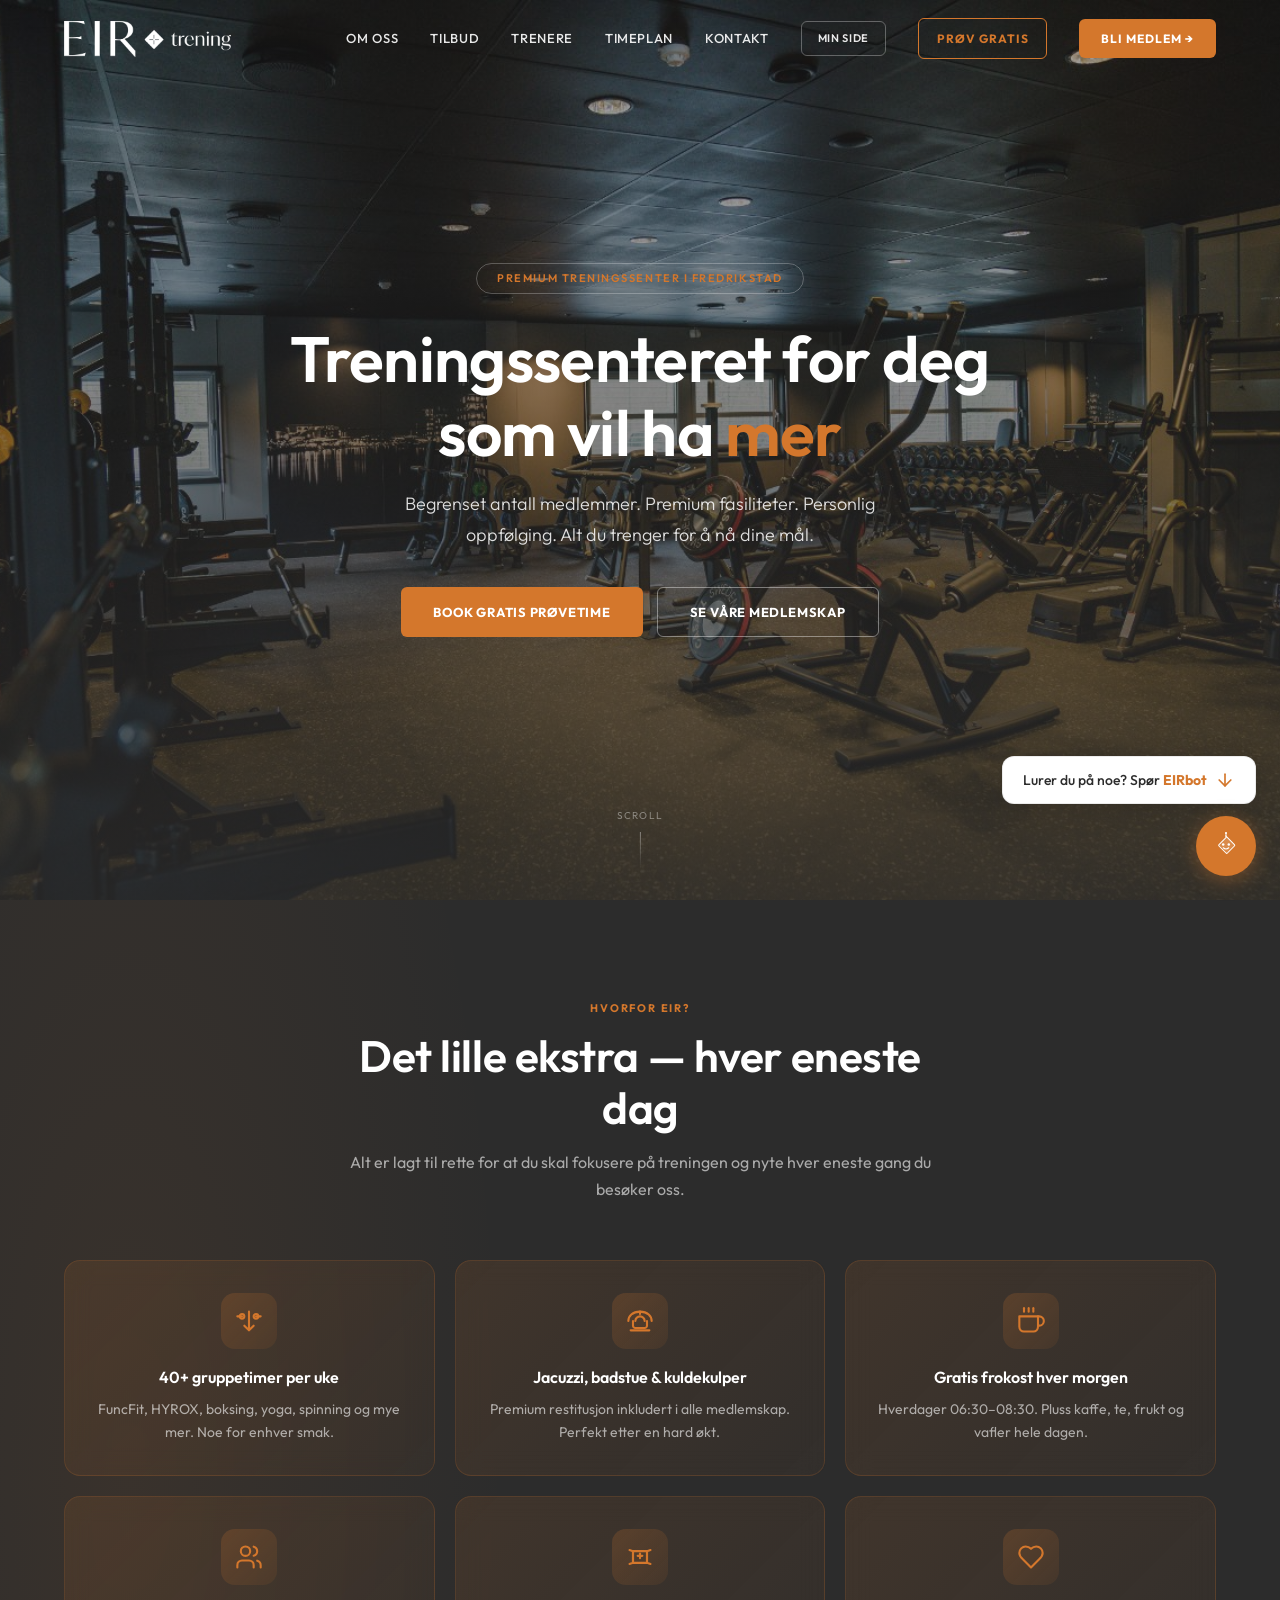
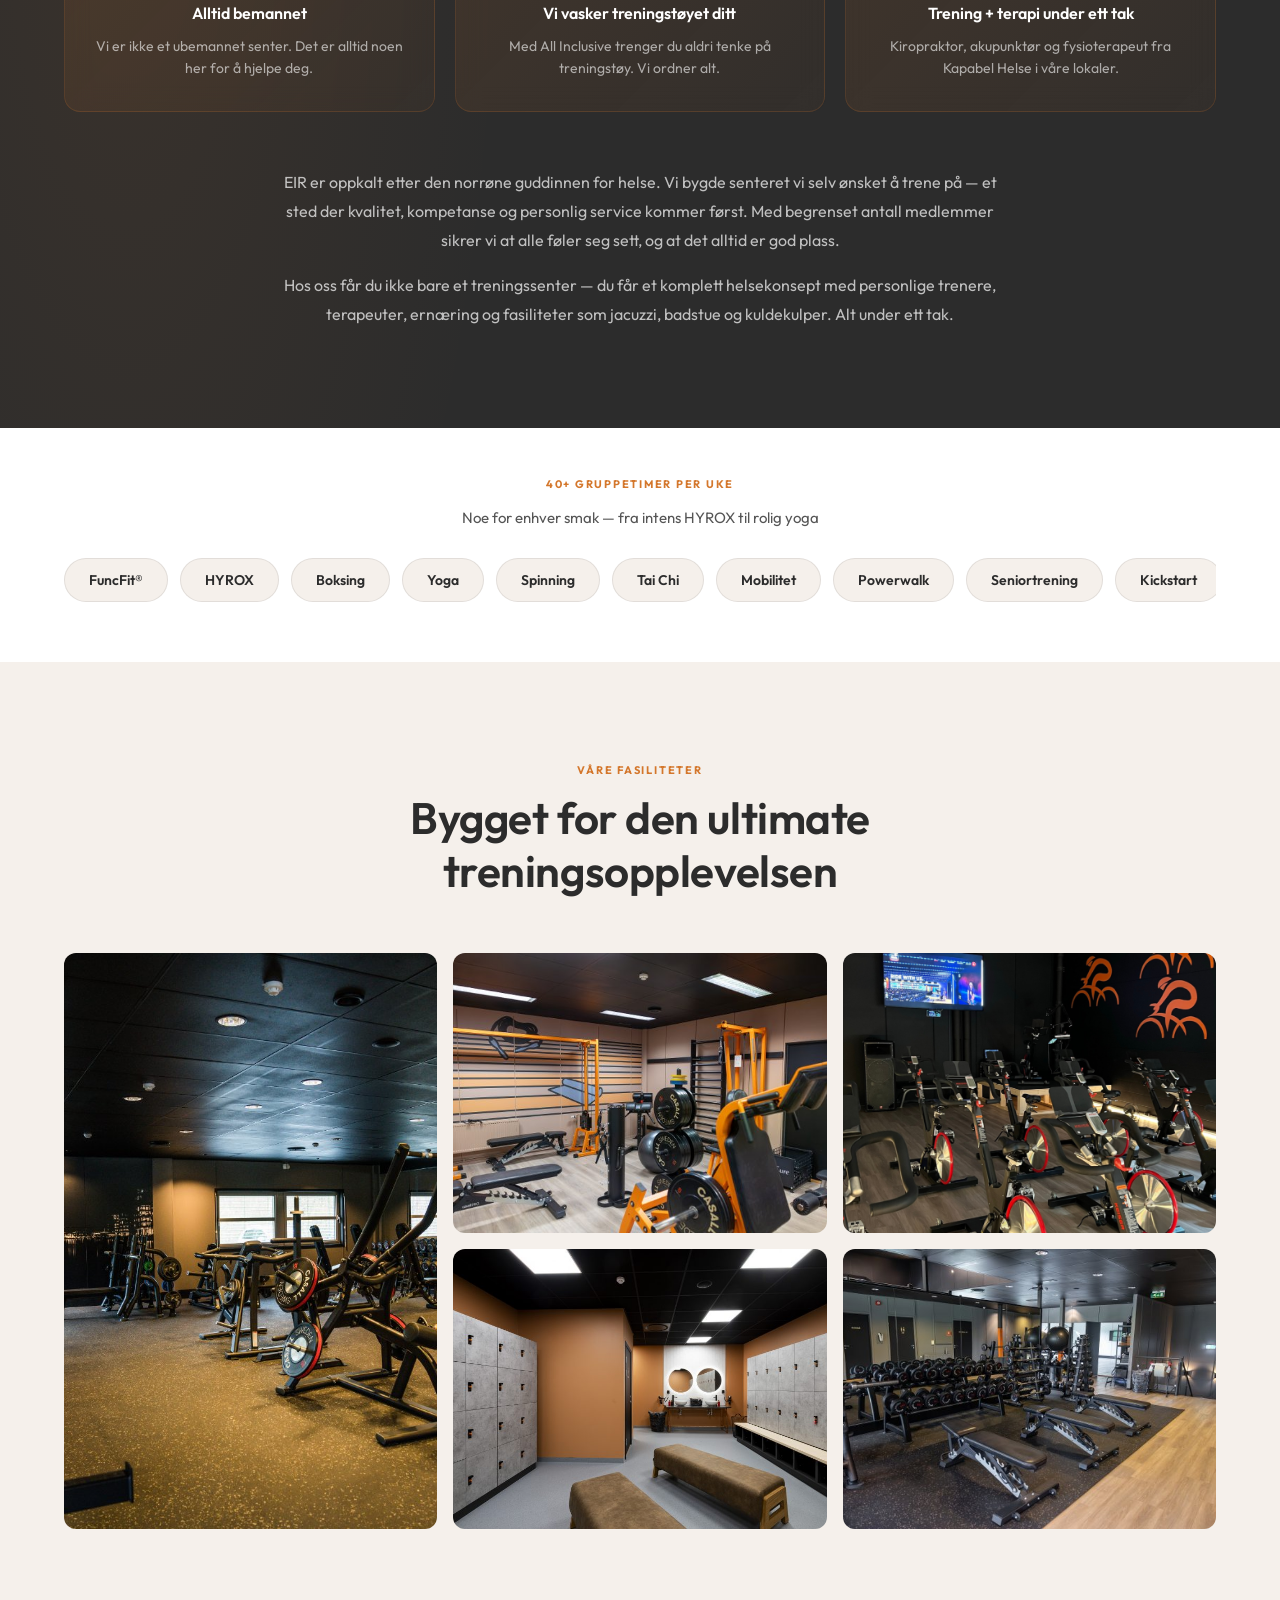
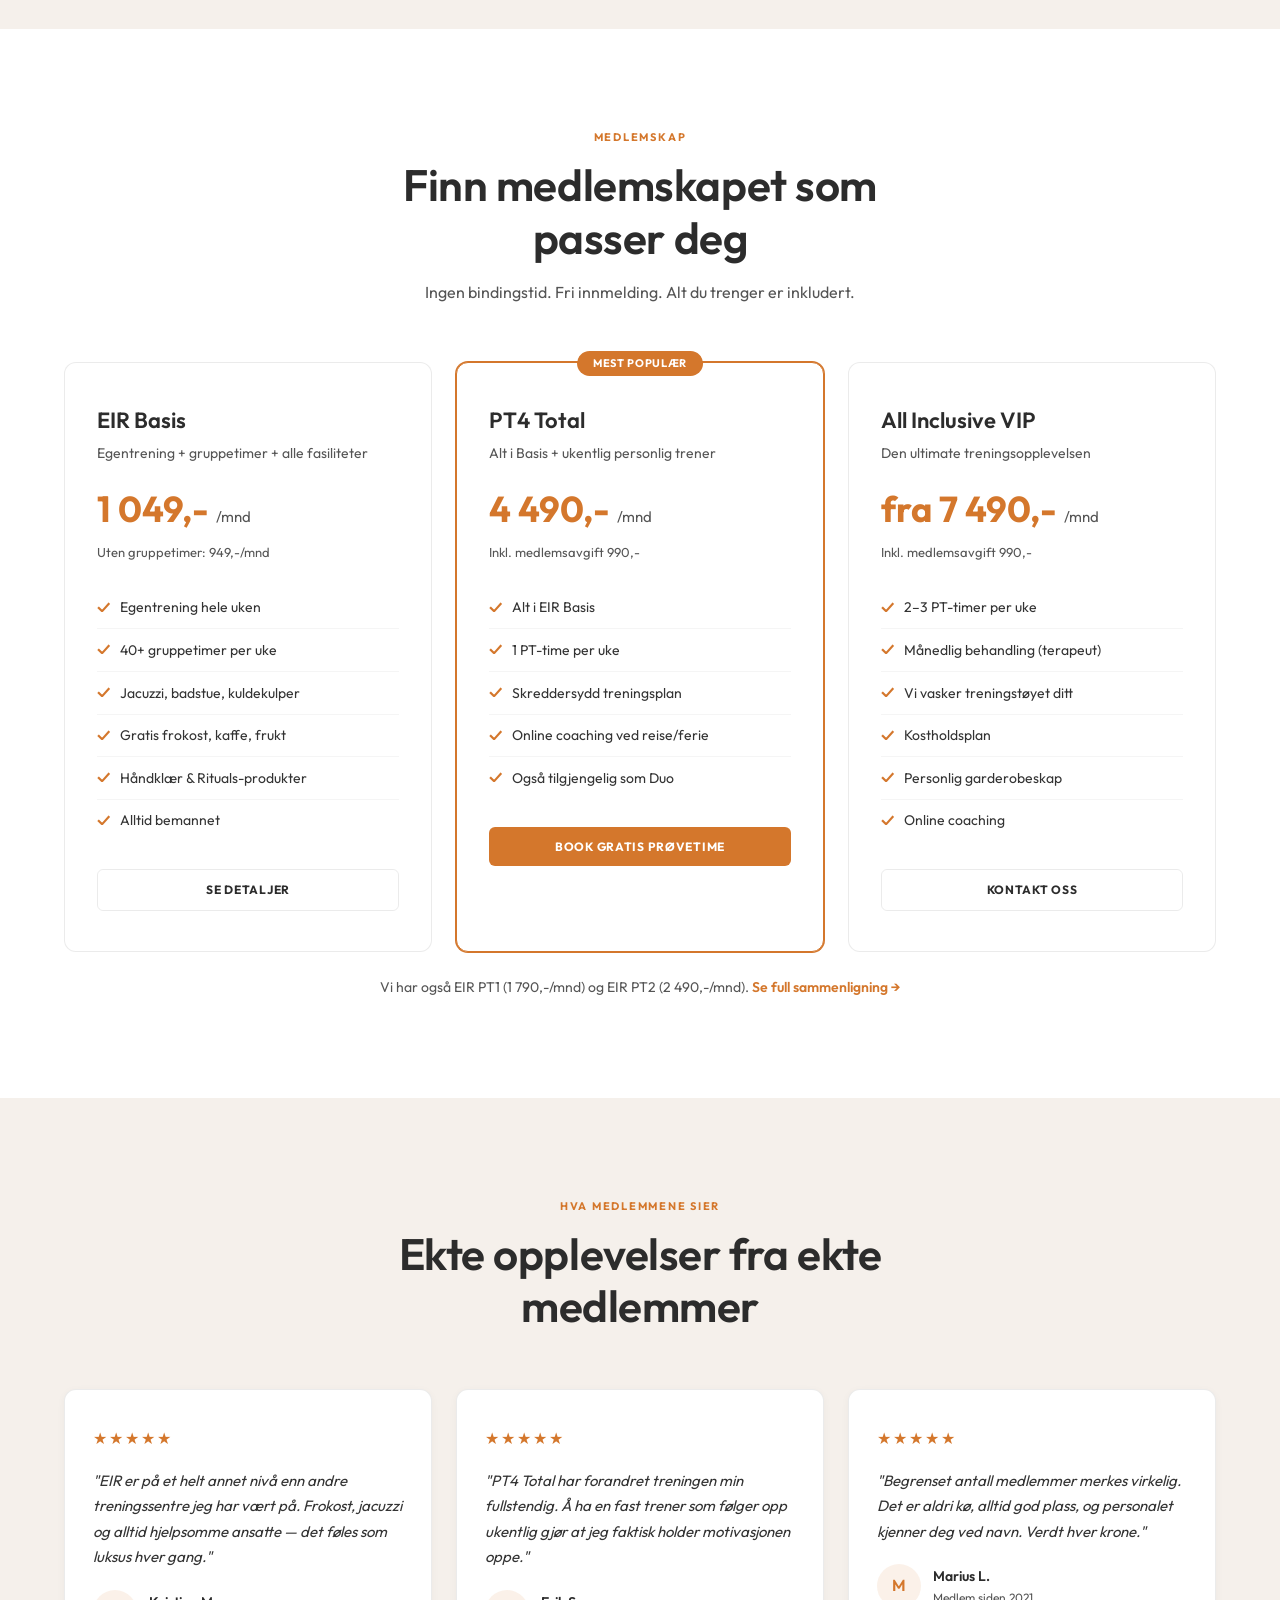
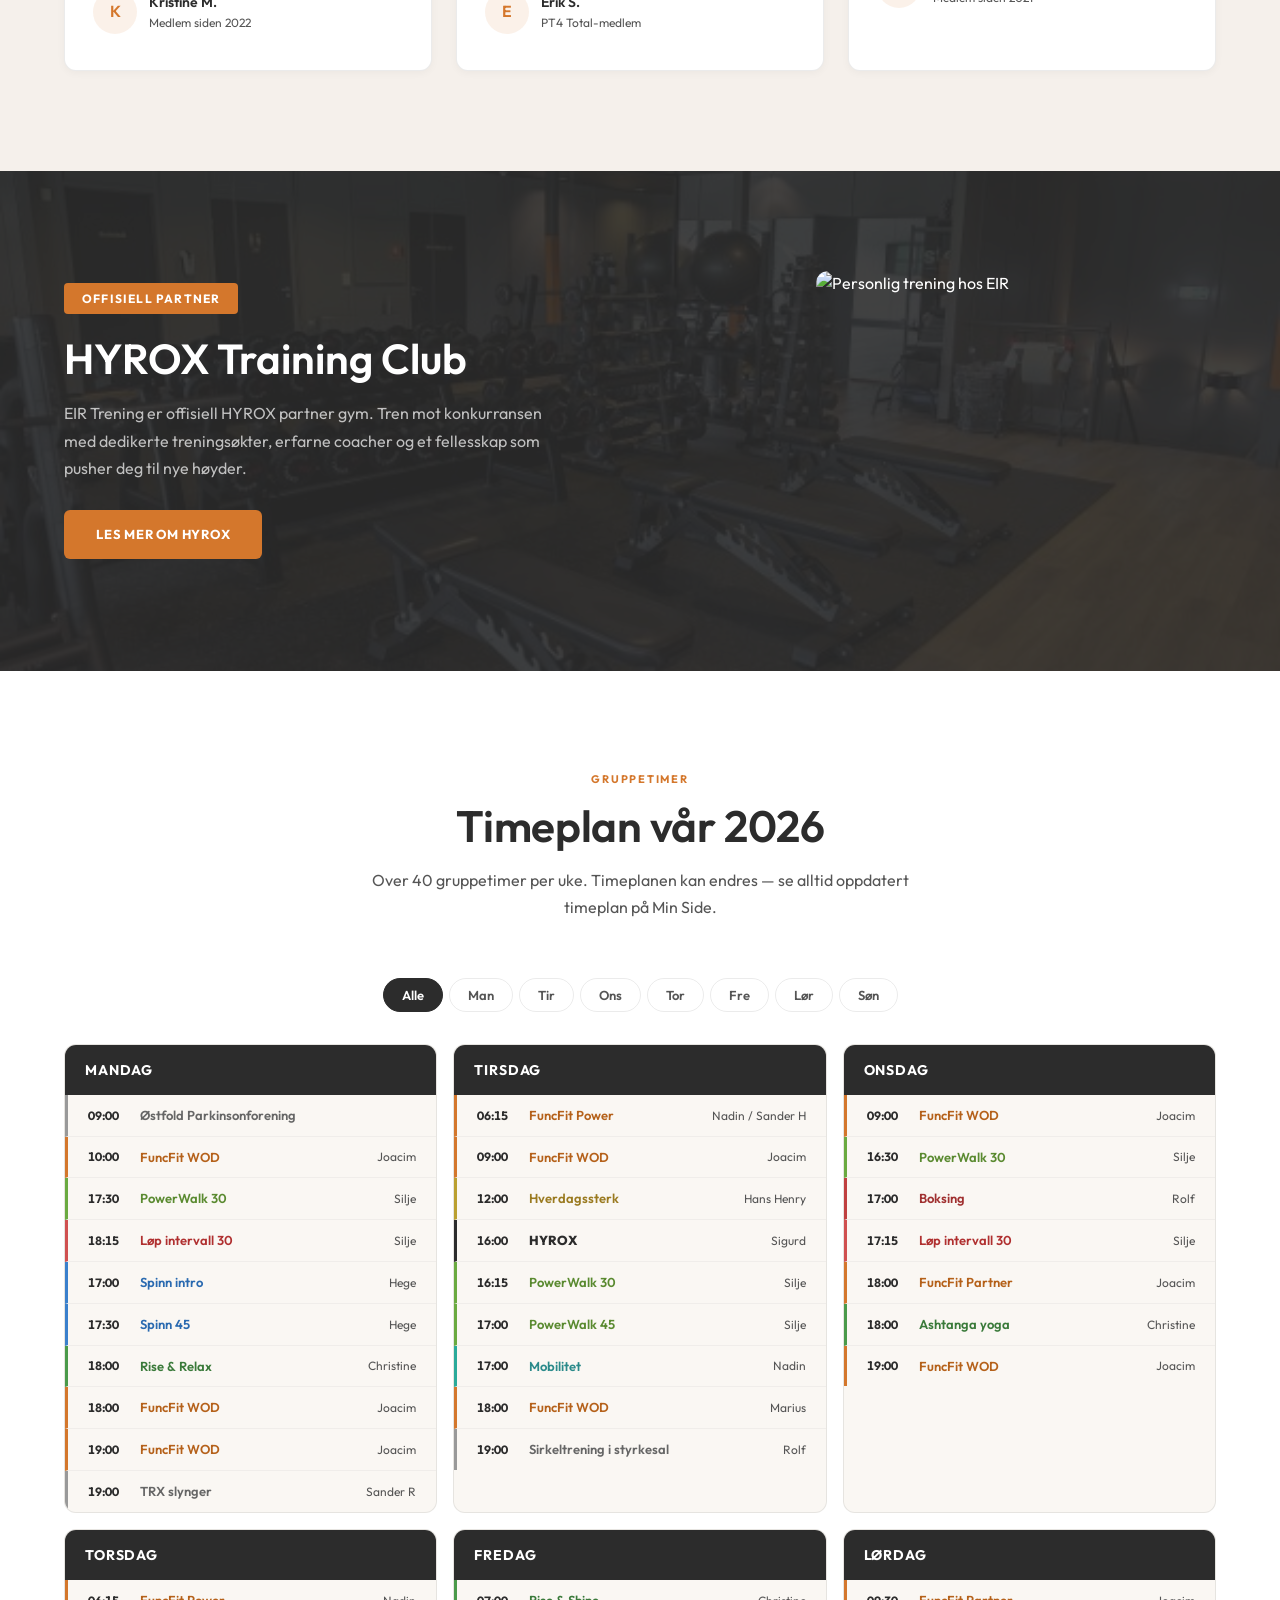
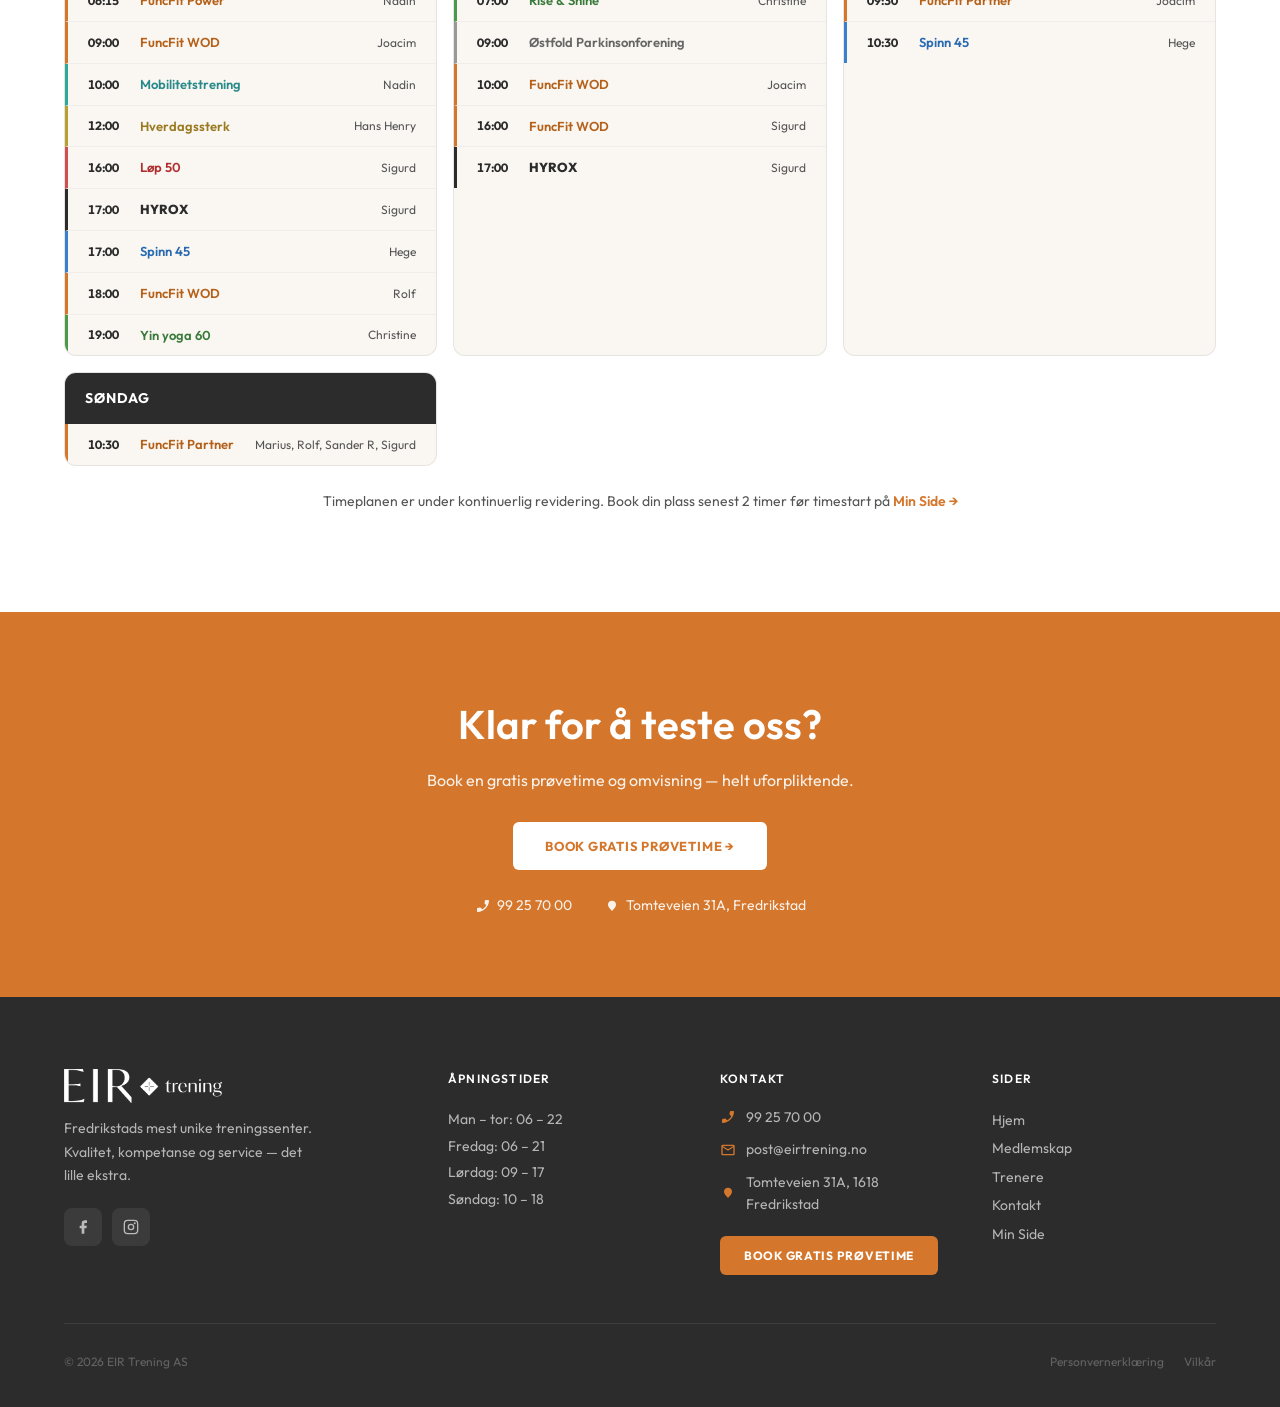
==== commit f3c28708: "Replace schedule table with actual EIR timeplan vår 2026 - Replaced placeholder grid-table with real" ====
--- a/index.html
+++ b/index.html
@@ -389,28 +389,106 @@
     <div class="container">
       <div class="section-header fade-up">
         <span class="section-label">Gruppetimer</span>
-        <h2 class="section-title">Ukens timeplan</h2>
-        <p class="section-subtitle">Over 40 gruppetimer per uke. Book din plass på Min Side.</p>
-      </div>
-      <div class="schedule-table-wrapper fade-up">
-        <table class="schedule-table">
-          <thead>
-            <tr><th>Tid</th><th>Mandag</th><th>Tirsdag</th><th>Onsdag</th><th>Torsdag</th><th>Fredag</th><th>Lørdag</th></tr>
-          </thead>
-          <tbody>
-            <tr><td>07:00</td><td class="s-funcfit">FuncFit®</td><td class="s-hyrox">HYROX</td><td class="s-funcfit">FuncFit®</td><td class="s-hyrox">HYROX</td><td class="s-funcfit">FuncFit®</td><td></td></tr>
-            <tr><td>09:00</td><td class="s-yoga">Yoga</td><td class="s-senior">Seniortrening</td><td class="s-mobility">Mobilitet</td><td class="s-senior">Seniortrening</td><td class="s-yoga">Yoga</td><td class="s-funcfit">FuncFit®</td></tr>
-            <tr><td>10:00</td><td class="s-spinning">Spinning</td><td class="s-yoga">Yoga</td><td class="s-spinning">Spinning</td><td class="s-taichi">Tai Chi</td><td class="s-spinning">Spinning</td><td class="s-hyrox">HYROX</td></tr>
-            <tr><td>12:00</td><td class="s-funcfit">FuncFit®</td><td></td><td class="s-boxing">Boksing</td><td></td><td></td><td></td></tr>
-            <tr><td>16:30</td><td class="s-hyrox">HYROX</td><td class="s-funcfit">FuncFit®</td><td class="s-hyrox">HYROX</td><td class="s-funcfit">FuncFit®</td><td></td><td></td></tr>
-            <tr><td>17:30</td><td class="s-boxing">Boksing</td><td class="s-spinning">Spinning</td><td class="s-funcfit">FuncFit®</td><td class="s-boxing">Boksing</td><td></td><td></td></tr>
-            <tr><td>18:30</td><td class="s-spinning">Spinning</td><td class="s-mobility">Mobilitet</td><td class="s-yoga">Yoga</td><td class="s-spinning">Spinning</td><td></td><td></td></tr>
-            <tr><td>19:30</td><td class="s-walk">Powerwalk</td><td class="s-taichi">Tai Chi</td><td></td><td class="s-walk">Powerwalk</td><td></td><td></td></tr>
-          </tbody>
-        </table>
-      </div>
-      <p style="text-align:center;margin-top:20px;font-size:14px;color:var(--dark-soft)">
-        Forenklet oversikt — se full timeplan og book din plass på <a href="https://minside.eirtrening.no/" target="_blank" style="color:var(--orange);font-weight:600">Min Side →</a>
+        <h2 class="section-title">Timeplan vår 2026</h2>
+        <p class="section-subtitle">Over 40 gruppetimer per uke. Timeplanen kan endres — se alltid oppdatert timeplan på Min Side.</p>
+      </div>
+
+      <!-- Day filter tabs -->
+      <div class="schedule-tabs fade-up">
+        <button class="schedule-tab active" data-day="all">Alle</button>
+        <button class="schedule-tab" data-day="man">Man</button>
+        <button class="schedule-tab" data-day="tir">Tir</button>
+        <button class="schedule-tab" data-day="ons">Ons</button>
+        <button class="schedule-tab" data-day="tor">Tor</button>
+        <button class="schedule-tab" data-day="fre">Fre</button>
+        <button class="schedule-tab" data-day="lor">Lør</button>
+        <button class="schedule-tab" data-day="son">Søn</button>
+      </div>
+
+      <div class="schedule-grid fade-up">
+
+        <!-- MANDAG -->
+        <div class="schedule-day" data-day="man">
+          <div class="schedule-day-header">Mandag</div>
+          <div class="schedule-session s-other"><span class="s-time">09:00</span><span class="s-name">Østfold Parkinsonforening</span></div>
+          <div class="schedule-session s-funcfit"><span class="s-time">10:00</span><span class="s-name">FuncFit WOD</span><span class="s-trainer">Joacim</span></div>
+          <div class="schedule-session s-walk"><span class="s-time">17:30</span><span class="s-name">PowerWalk 30</span><span class="s-trainer">Silje</span></div>
+          <div class="schedule-session s-running"><span class="s-time">18:15</span><span class="s-name">Løp intervall 30</span><span class="s-trainer">Silje</span></div>
+          <div class="schedule-session s-spinning"><span class="s-time">17:00</span><span class="s-name">Spinn intro</span><span class="s-trainer">Hege</span></div>
+          <div class="schedule-session s-spinning"><span class="s-time">17:30</span><span class="s-name">Spinn 45</span><span class="s-trainer">Hege</span></div>
+          <div class="schedule-session s-yoga"><span class="s-time">18:00</span><span class="s-name">Rise & Relax</span><span class="s-trainer">Christine</span></div>
+          <div class="schedule-session s-funcfit"><span class="s-time">18:00</span><span class="s-name">FuncFit WOD</span><span class="s-trainer">Joacim</span></div>
+          <div class="schedule-session s-funcfit"><span class="s-time">19:00</span><span class="s-name">FuncFit WOD</span><span class="s-trainer">Joacim</span></div>
+          <div class="schedule-session s-other"><span class="s-time">19:00</span><span class="s-name">TRX slynger</span><span class="s-trainer">Sander R</span></div>
+        </div>
+
+        <!-- TIRSDAG -->
+        <div class="schedule-day" data-day="tir">
+          <div class="schedule-day-header">Tirsdag</div>
+          <div class="schedule-session s-funcfit"><span class="s-time">06:15</span><span class="s-name">FuncFit Power</span><span class="s-trainer">Nadin / Sander H</span></div>
+          <div class="schedule-session s-funcfit"><span class="s-time">09:00</span><span class="s-name">FuncFit WOD</span><span class="s-trainer">Joacim</span></div>
+          <div class="schedule-session s-senior"><span class="s-time">12:00</span><span class="s-name">Hverdagssterk</span><span class="s-trainer">Hans Henry</span></div>
+          <div class="schedule-session s-hyrox"><span class="s-time">16:00</span><span class="s-name">HYROX</span><span class="s-trainer">Sigurd</span></div>
+          <div class="schedule-session s-walk"><span class="s-time">16:15</span><span class="s-name">PowerWalk 30</span><span class="s-trainer">Silje</span></div>
+          <div class="schedule-session s-walk"><span class="s-time">17:00</span><span class="s-name">PowerWalk 45</span><span class="s-trainer">Silje</span></div>
+          <div class="schedule-session s-mobility"><span class="s-time">17:00</span><span class="s-name">Mobilitet</span><span class="s-trainer">Nadin</span></div>
+          <div class="schedule-session s-funcfit"><span class="s-time">18:00</span><span class="s-name">FuncFit WOD</span><span class="s-trainer">Marius</span></div>
+          <div class="schedule-session s-other"><span class="s-time">19:00</span><span class="s-name">Sirkeltrening i styrkesal</span><span class="s-trainer">Rolf</span></div>
+        </div>
+
+        <!-- ONSDAG -->
+        <div class="schedule-day" data-day="ons">
+          <div class="schedule-day-header">Onsdag</div>
+          <div class="schedule-session s-funcfit"><span class="s-time">09:00</span><span class="s-name">FuncFit WOD</span><span class="s-trainer">Joacim</span></div>
+          <div class="schedule-session s-walk"><span class="s-time">16:30</span><span class="s-name">PowerWalk 30</span><span class="s-trainer">Silje</span></div>
+          <div class="schedule-session s-boxing"><span class="s-time">17:00</span><span class="s-name">Boksing</span><span class="s-trainer">Rolf</span></div>
+          <div class="schedule-session s-running"><span class="s-time">17:15</span><span class="s-name">Løp intervall 30</span><span class="s-trainer">Silje</span></div>
+          <div class="schedule-session s-funcfit"><span class="s-time">18:00</span><span class="s-name">FuncFit Partner</span><span class="s-trainer">Joacim</span></div>
+          <div class="schedule-session s-yoga"><span class="s-time">18:00</span><span class="s-name">Ashtanga yoga</span><span class="s-trainer">Christine</span></div>
+          <div class="schedule-session s-funcfit"><span class="s-time">19:00</span><span class="s-name">FuncFit WOD</span><span class="s-trainer">Joacim</span></div>
+        </div>
+
+        <!-- TORSDAG -->
+        <div class="schedule-day" data-day="tor">
+          <div class="schedule-day-header">Torsdag</div>
+          <div class="schedule-session s-funcfit"><span class="s-time">06:15</span><span class="s-name">FuncFit Power</span><span class="s-trainer">Nadin</span></div>
+          <div class="schedule-session s-funcfit"><span class="s-time">09:00</span><span class="s-name">FuncFit WOD</span><span class="s-trainer">Joacim</span></div>
+          <div class="schedule-session s-mobility"><span class="s-time">10:00</span><span class="s-name">Mobilitetstrening</span><span class="s-trainer">Nadin</span></div>
+          <div class="schedule-session s-senior"><span class="s-time">12:00</span><span class="s-name">Hverdagssterk</span><span class="s-trainer">Hans Henry</span></div>
+          <div class="schedule-session s-running"><span class="s-time">16:00</span><span class="s-name">Løp 50</span><span class="s-trainer">Sigurd</span></div>
+          <div class="schedule-session s-hyrox"><span class="s-time">17:00</span><span class="s-name">HYROX</span><span class="s-trainer">Sigurd</span></div>
+          <div class="schedule-session s-spinning"><span class="s-time">17:00</span><span class="s-name">Spinn 45</span><span class="s-trainer">Hege</span></div>
+          <div class="schedule-session s-funcfit"><span class="s-time">18:00</span><span class="s-name">FuncFit WOD</span><span class="s-trainer">Rolf</span></div>
+          <div class="schedule-session s-yoga"><span class="s-time">19:00</span><span class="s-name">Yin yoga 60</span><span class="s-trainer">Christine</span></div>
+        </div>
+
+        <!-- FREDAG -->
+        <div class="schedule-day" data-day="fre">
+          <div class="schedule-day-header">Fredag</div>
+          <div class="schedule-session s-yoga"><span class="s-time">07:00</span><span class="s-name">Rise & Shine</span><span class="s-trainer">Christine</span></div>
+          <div class="schedule-session s-other"><span class="s-time">09:00</span><span class="s-name">Østfold Parkinsonforening</span></div>
+          <div class="schedule-session s-funcfit"><span class="s-time">10:00</span><span class="s-name">FuncFit WOD</span><span class="s-trainer">Joacim</span></div>
+          <div class="schedule-session s-funcfit"><span class="s-time">16:00</span><span class="s-name">FuncFit WOD</span><span class="s-trainer">Sigurd</span></div>
+          <div class="schedule-session s-hyrox"><span class="s-time">17:00</span><span class="s-name">HYROX</span><span class="s-trainer">Sigurd</span></div>
+        </div>
+
+        <!-- LØRDAG -->
+        <div class="schedule-day" data-day="lor">
+          <div class="schedule-day-header">Lørdag</div>
+          <div class="schedule-session s-funcfit"><span class="s-time">09:30</span><span class="s-name">FuncFit Partner</span><span class="s-trainer">Joacim</span></div>
+          <div class="schedule-session s-spinning"><span class="s-time">10:30</span><span class="s-name">Spinn 45</span><span class="s-trainer">Hege</span></div>
+        </div>
+
+        <!-- SØNDAG -->
+        <div class="schedule-day" data-day="son">
+          <div class="schedule-day-header">Søndag</div>
+          <div class="schedule-session s-funcfit"><span class="s-time">10:30</span><span class="s-name">FuncFit Partner</span><span class="s-trainer">Marius, Rolf, Sander R, Sigurd</span></div>
+        </div>
+
+      </div>
+
+      <p style="text-align:center;margin-top:24px;font-size:14px;color:var(--dark-soft)">
+        Timeplanen er under kontinuerlig revidering. Book din plass senest 2 timer før timestart på <a href="https://minside.eirtrening.no/" target="_blank" style="color:var(--orange);font-weight:600">Min Side →</a>
       </p>
     </div>
   </section>
@@ -521,6 +599,18 @@
     }, { threshold: 0.1, rootMargin: '0px 0px -40px 0px' });
     document.querySelectorAll('.fade-up').forEach(el => observer.observe(el));
 
+    // Schedule day tabs
+    document.querySelectorAll('.schedule-tab').forEach(tab => {
+      tab.addEventListener('click', () => {
+        document.querySelectorAll('.schedule-tab').forEach(t => t.classList.remove('active'));
+        tab.classList.add('active');
+        const day = tab.dataset.day;
+        document.querySelectorAll('.schedule-day').forEach(d => {
+          d.style.display = (day === 'all' || d.dataset.day === day) ? '' : 'none';
+        });
+      });
+    });
+
     // Smooth scroll
     document.querySelectorAll('a[href^="#"]').forEach(a => {
       a.addEventListener('click', function(e) {
--- a/styles.css
+++ b/styles.css
@@ -539,57 +539,116 @@
   border-color: var(--orange);
 }
 
-/* ===== SCHEDULE TABLE ===== */
-.schedule-table-wrapper {
-  overflow-x: auto;
+/* ===== SCHEDULE ===== */
+.schedule-tabs {
+  display: flex;
+  gap: 6px;
+  justify-content: center;
+  flex-wrap: wrap;
+  margin-bottom: 32px;
+}
+
+.schedule-tab {
+  padding: 8px 18px;
+  border: 1.5px solid var(--border);
+  border-radius: 30px;
+  background: transparent;
+  font-size: 13px;
+  font-weight: 600;
+  color: var(--dark-soft);
+  cursor: pointer;
+  transition: all 0.25s;
+  font-family: var(--font-heading);
+}
+
+.schedule-tab:hover { border-color: var(--orange); color: var(--orange); }
+.schedule-tab.active { background: var(--dark); color: var(--white); border-color: var(--dark); }
+
+.schedule-grid {
+  display: grid;
+  grid-template-columns: repeat(auto-fill, minmax(280px, 1fr));
+  gap: 16px;
+}
+
+.schedule-day {
+  background: var(--warm-light);
   border-radius: var(--radius);
+  overflow: hidden;
   border: 1px solid var(--border);
 }
 
-.schedule-table {
-  width: 100%;
-  border-collapse: collapse;
+.schedule-day-header {
+  padding: 14px 20px;
+  background: var(--dark);
+  color: var(--white);
+  font-weight: 700;
+  font-size: 14px;
+  text-transform: uppercase;
+  letter-spacing: 0.06em;
+}
+
+.schedule-session {
+  display: flex;
+  align-items: center;
+  gap: 10px;
+  padding: 10px 20px;
+  border-bottom: 1px solid rgba(0,0,0,0.04);
   font-size: 13px;
-  min-width: 700px;
-}
-
-.schedule-table thead th {
-  padding: 14px 12px;
-  background: var(--dark);
-  color: var(--white);
-  font-weight: 600;
+  transition: background 0.2s;
+}
+
+.schedule-session:last-child { border-bottom: none; }
+.schedule-session:hover { background: rgba(0,0,0,0.02); }
+
+.s-time {
+  font-weight: 700;
   font-size: 12px;
-  text-transform: uppercase;
-  letter-spacing: 0.05em;
-}
-
-.schedule-table tbody td {
-  padding: 10px 8px;
-  text-align: center;
-  border-bottom: 1px solid rgba(0,0,0,0.04);
-  font-weight: 500;
-  border-right: 1px solid rgba(0,0,0,0.04);
-}
-
-.schedule-table tbody td:first-child {
-  font-weight: 700;
   color: var(--dark);
-  background: var(--warm-light);
+  min-width: 42px;
+  font-variant-numeric: tabular-nums;
+}
+
+.s-name {
+  font-weight: 600;
+  flex: 1;
+}
+
+.s-trainer {
   font-size: 12px;
-  min-width: 60px;
-}
-
-.schedule-table tbody td:empty { background: var(--warm-light); opacity: 0.4; }
-
-.s-funcfit { background: rgba(212,119,44,0.12); color: #b5611a; }
-.s-hyrox { background: rgba(44,44,44,0.08); color: var(--dark); }
-.s-boxing { background: rgba(180,50,50,0.1); color: #a03030; }
-.s-yoga { background: rgba(100,160,100,0.12); color: #3a7a3a; }
-.s-spinning { background: rgba(60,120,200,0.1); color: #2a6ab0; }
-.s-taichi { background: rgba(140,100,180,0.1); color: #6a4a9a; }
-.s-mobility { background: rgba(50,150,150,0.1); color: #2a8a8a; }
-.s-senior { background: rgba(180,140,60,0.1); color: #9a7a20; }
-.s-walk { background: rgba(120,170,80,0.1); color: #5a8a30; }
+  color: var(--dark-soft);
+  font-weight: 400;
+}
+
+/* Session type colors — left border accent */
+.schedule-session.s-funcfit { border-left: 3px solid #D4772C; }
+.schedule-session.s-funcfit .s-name { color: #b5611a; }
+
+.schedule-session.s-hyrox { border-left: 3px solid var(--dark); }
+.schedule-session.s-hyrox .s-name { color: var(--dark); font-weight: 800; }
+
+.schedule-session.s-boxing { border-left: 3px solid #c04040; }
+.schedule-session.s-boxing .s-name { color: #a03030; }
+
+.schedule-session.s-yoga { border-left: 3px solid #4a9a4a; }
+.schedule-session.s-yoga .s-name { color: #3a7a3a; }
+
+.schedule-session.s-spinning { border-left: 3px solid #3a80cc; }
+.schedule-session.s-spinning .s-name { color: #2a6ab0; }
+
+.schedule-session.s-mobility { border-left: 3px solid #2aaa9a; }
+.schedule-session.s-mobility .s-name { color: #2a8a8a; }
+
+.schedule-session.s-senior { border-left: 3px solid #baa030; }
+.schedule-session.s-senior .s-name { color: #9a7a20; }
+
+.schedule-session.s-walk { border-left: 3px solid #6aaa40; }
+.schedule-session.s-walk .s-name { color: #5a8a30; }
+
+.schedule-session.s-running { border-left: 3px solid #d05050; }
+.schedule-session.s-running .s-name { color: #b03030; }
+
+.schedule-session.s-other { border-left: 3px solid #999; }
+.schedule-session.s-other .s-name { color: #666; }
 
 /* ===== FACILITIES GALLERY ===== */
 .facilities {
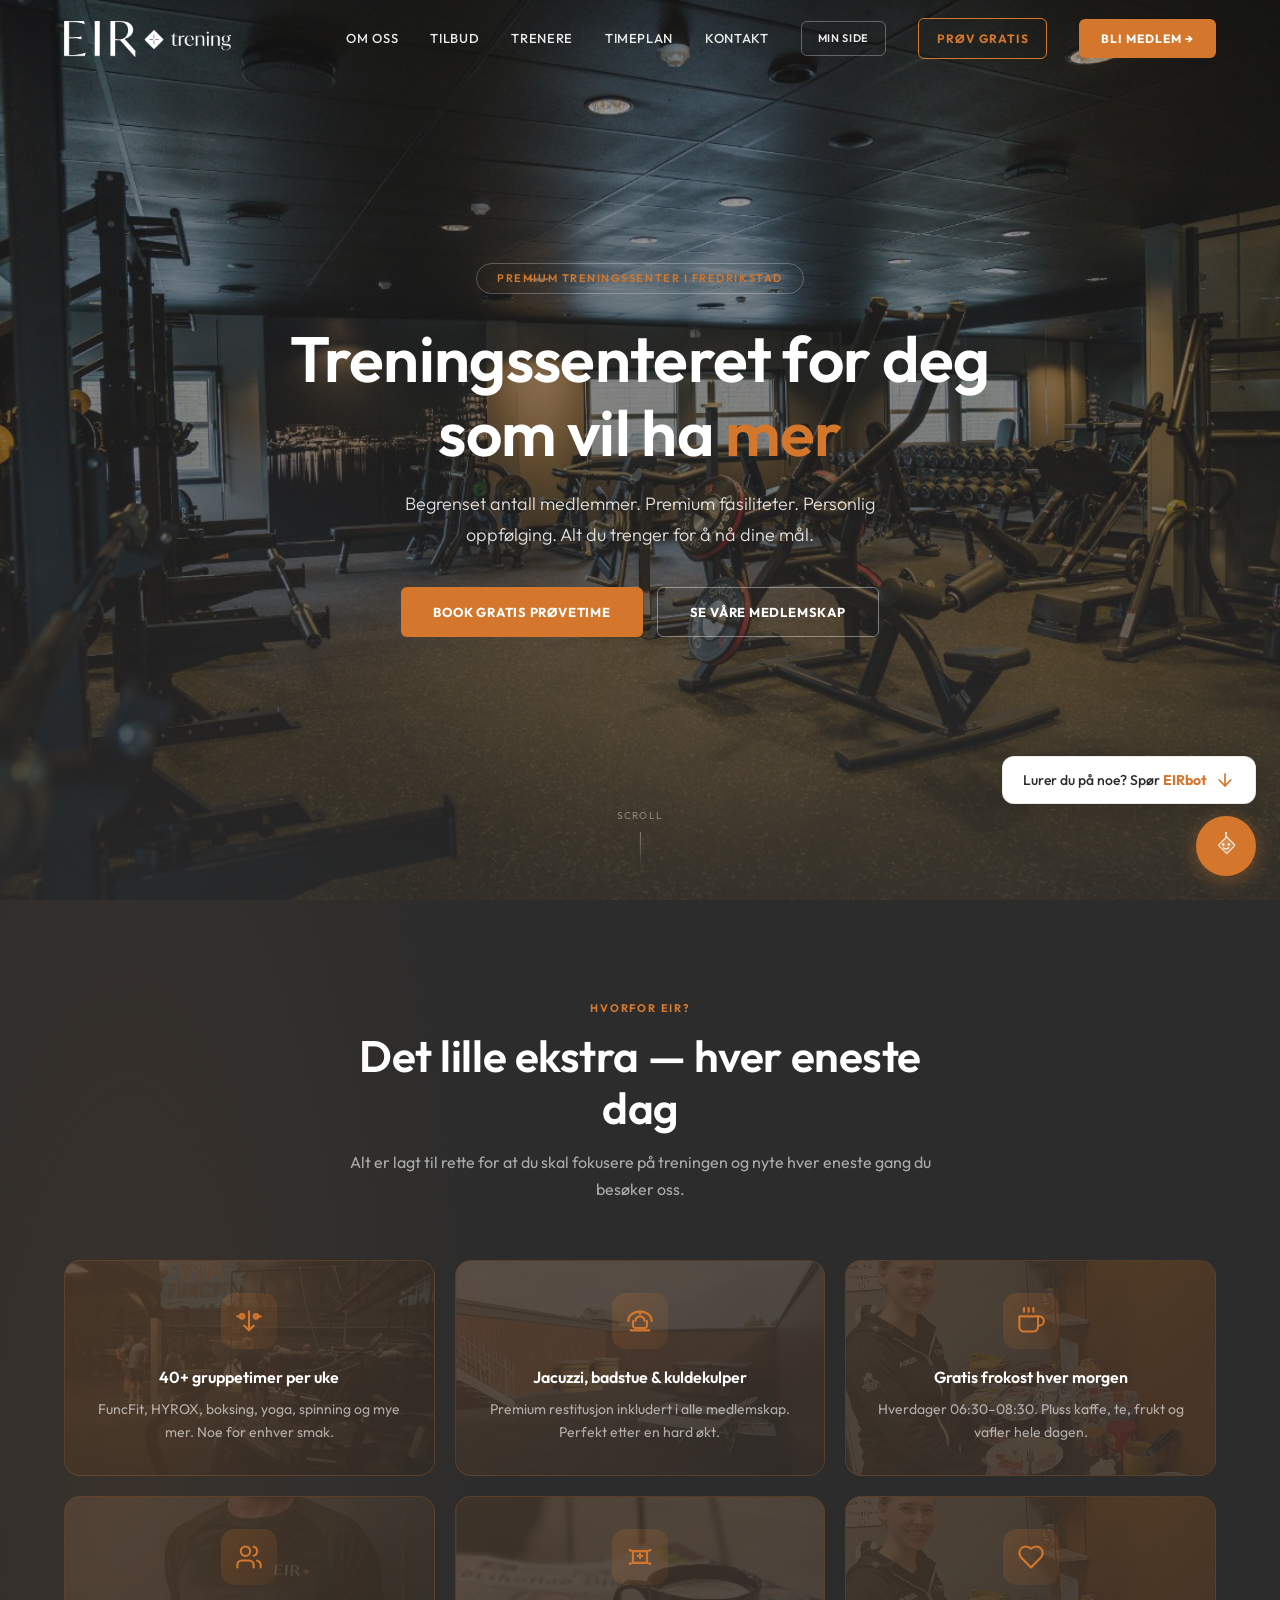
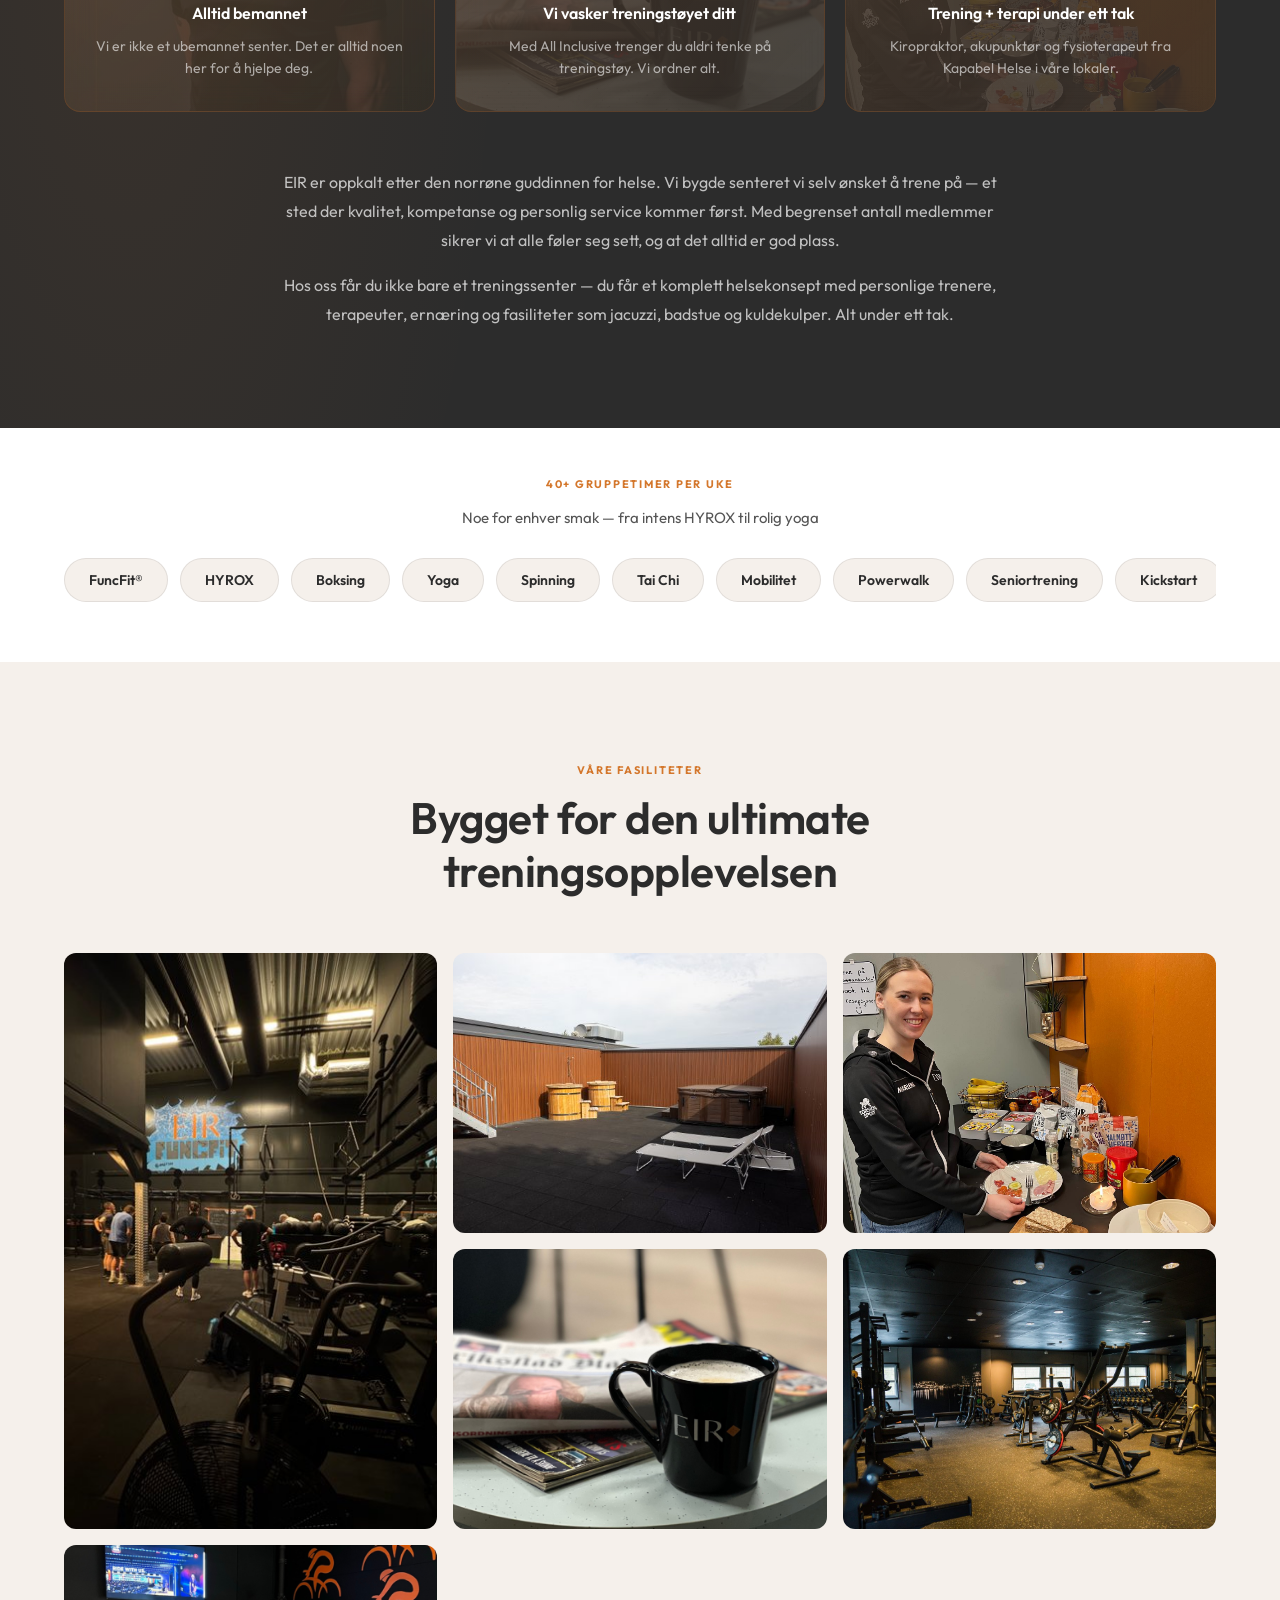
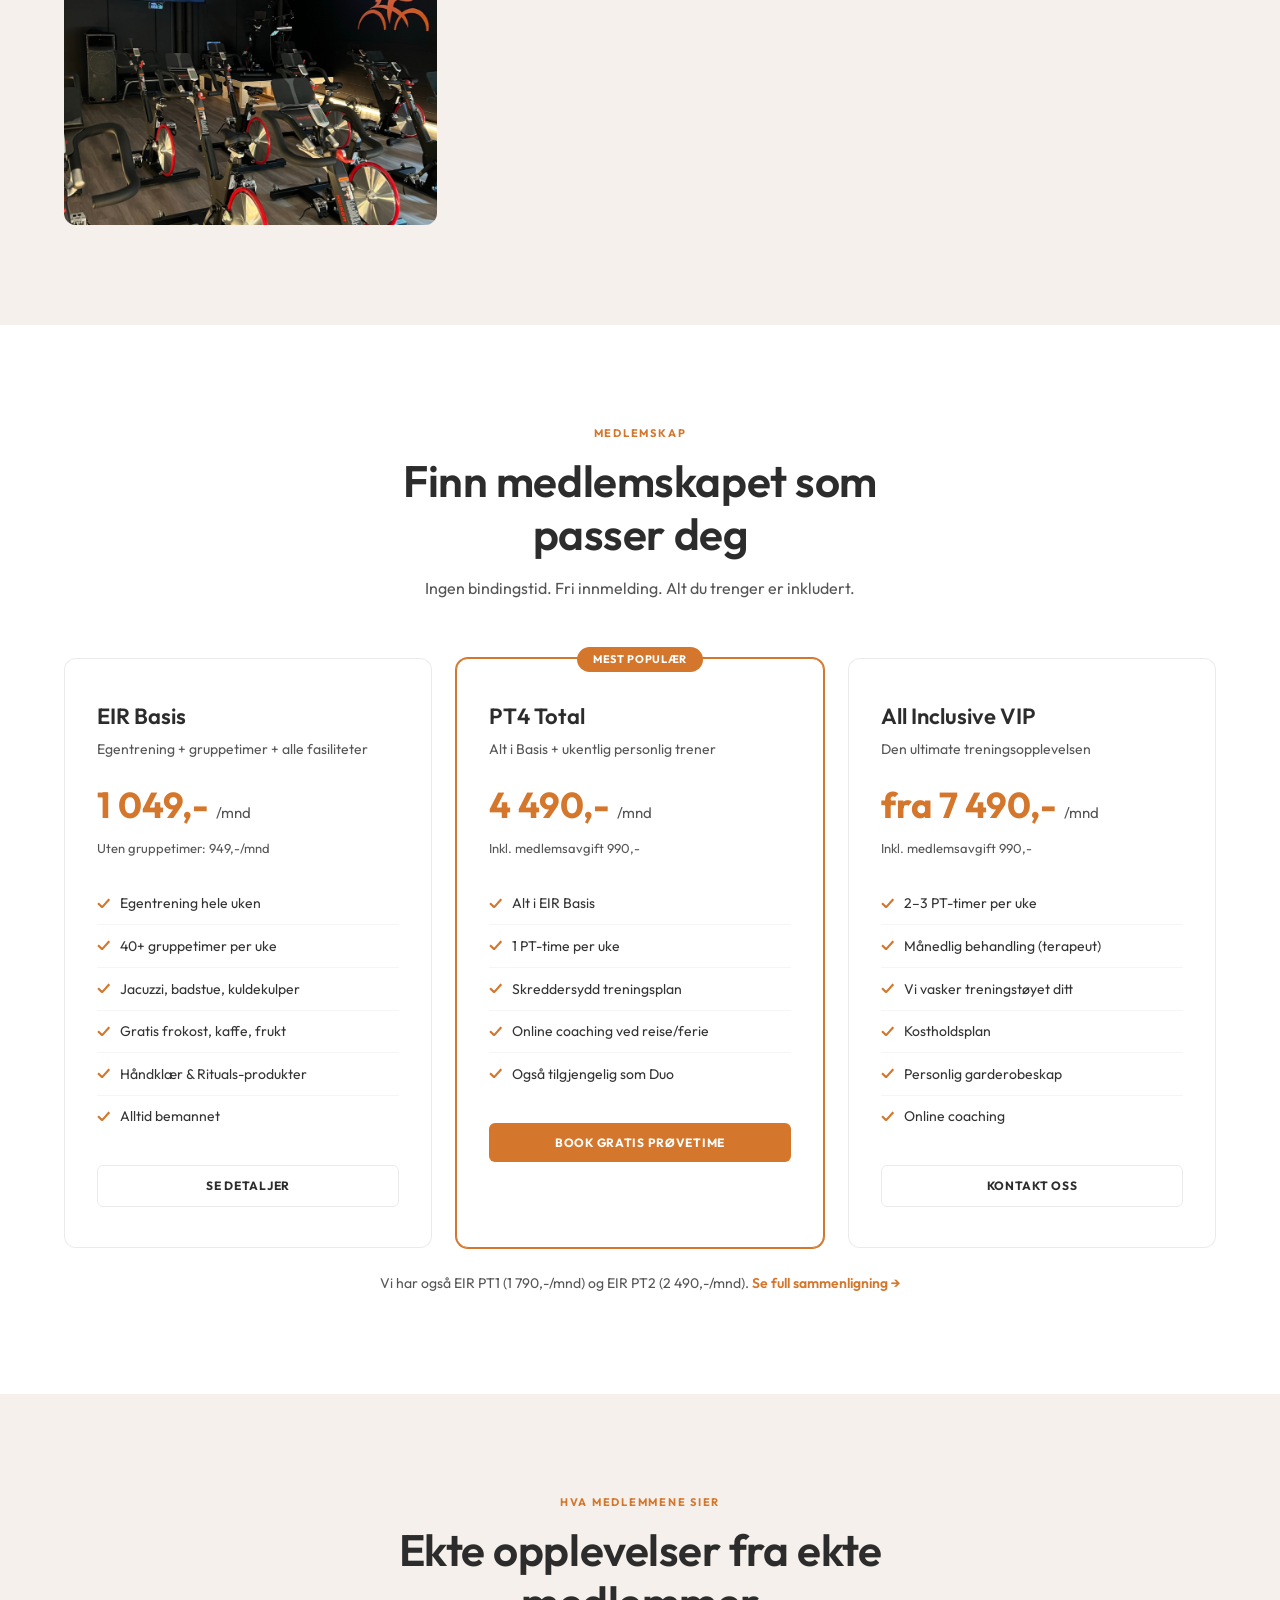
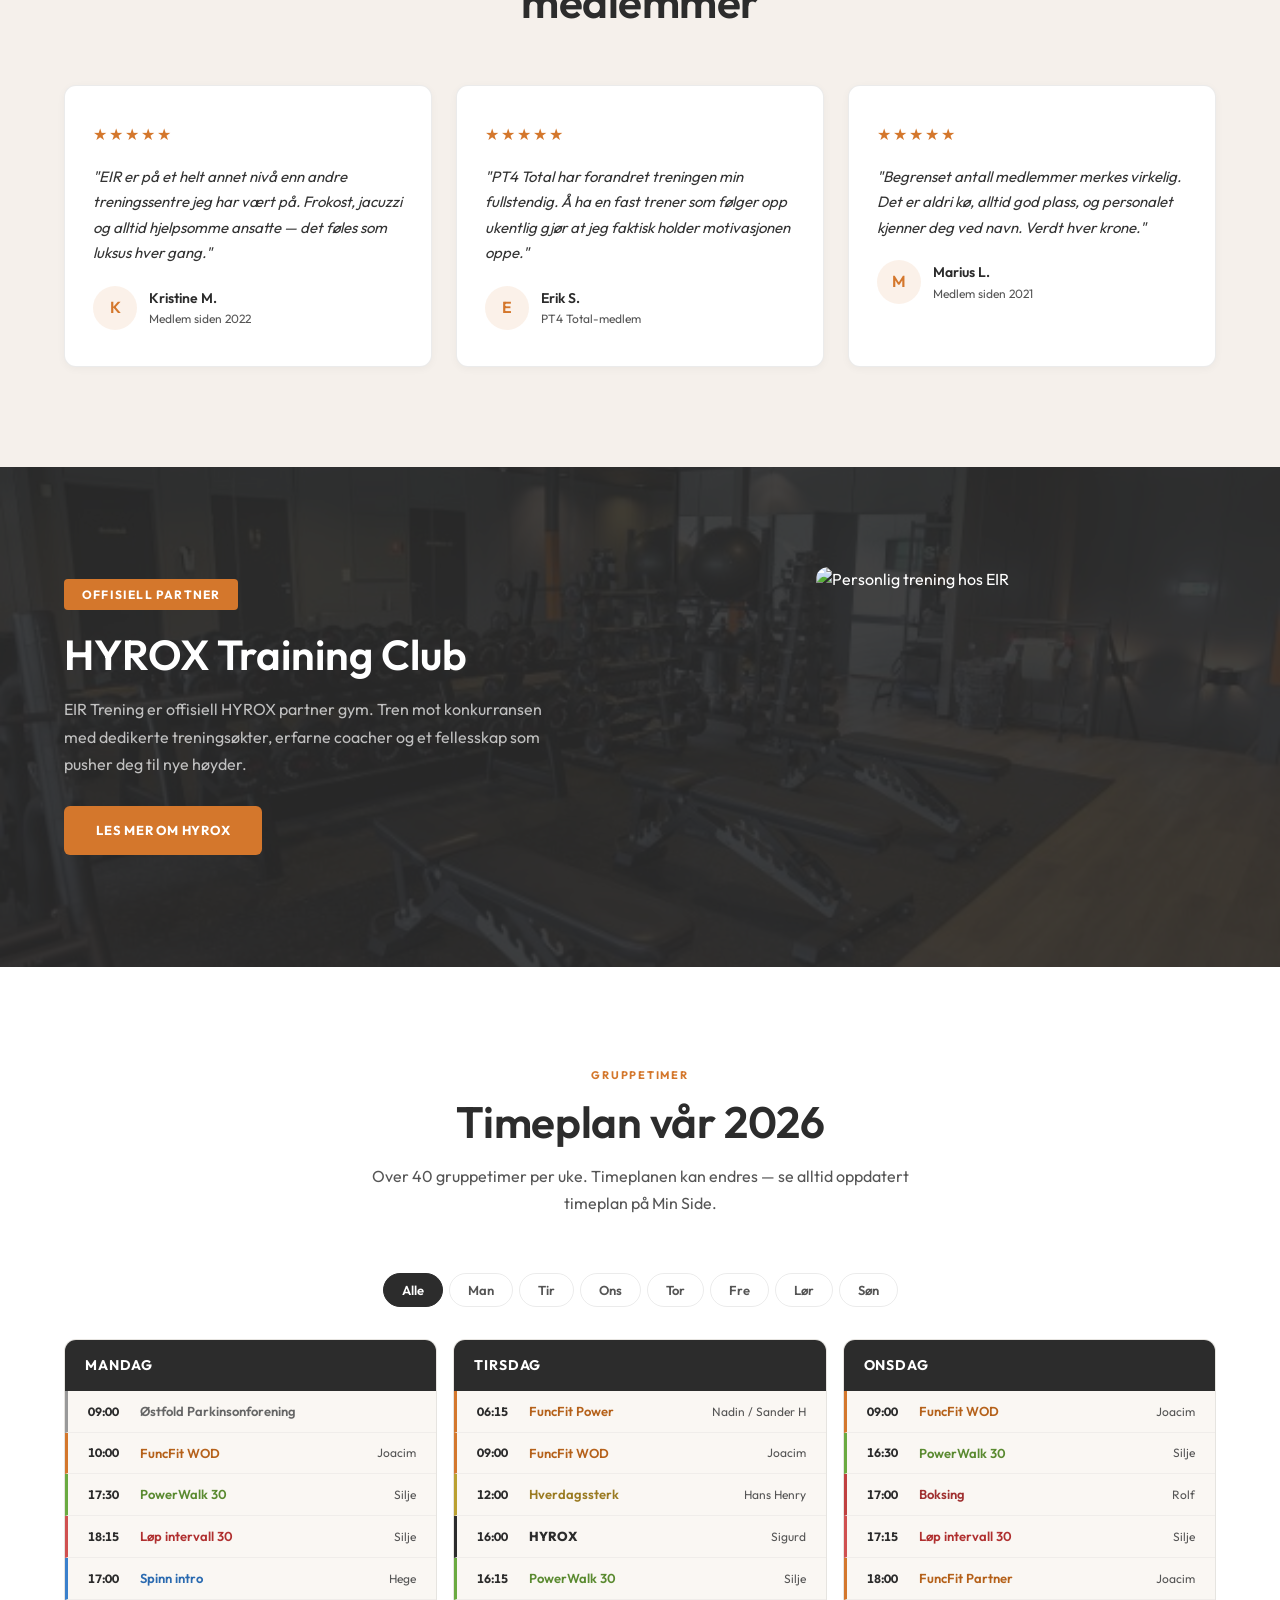
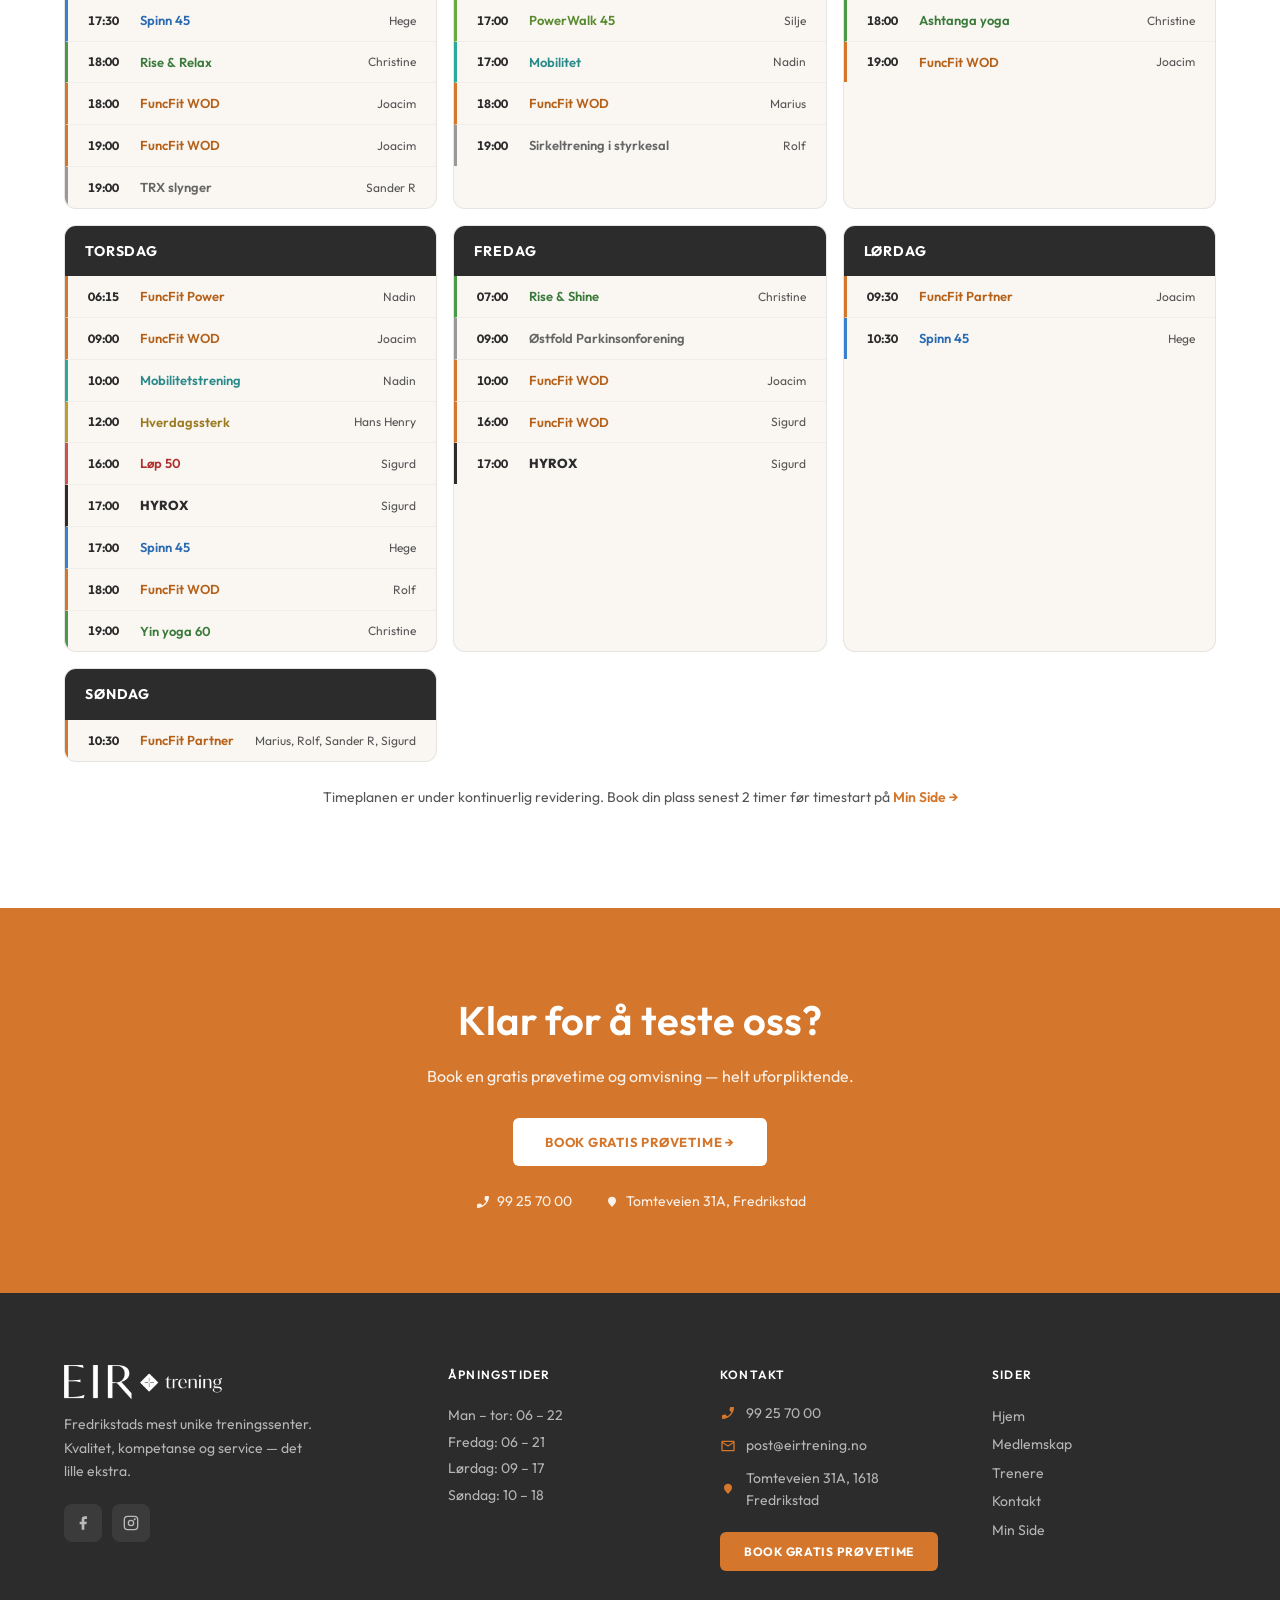
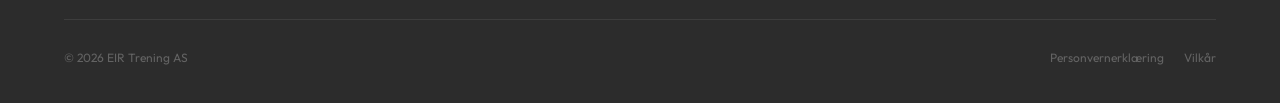
==== commit 82fb23de: "Add real EIR images: benefit cards, facilities, trainer photos - Benefit cards now have background i" ====
--- a/index.html
+++ b/index.html
@@ -156,42 +156,48 @@
         <p class="section-subtitle">Alt er lagt til rette for at du skal fokusere på treningen og nyte hver eneste gang du besøker oss.</p>
       </div>
       <div class="benefits-grid fade-up">
-        <div class="benefit-card">
+        <div class="benefit-card" style="--bg-img:url('images/eir funcfit.jpeg')">
+          <div class="benefit-bg"></div>
           <div class="benefit-icon">
             <svg viewBox="0 0 24 24"><path d="M12 4v16m-4-4l4 4 4-4"/><circle cx="6" cy="8" r="2"/><circle cx="18" cy="8" r="2"/><path d="M2 8h4m12 0h4"/></svg>
           </div>
           <h3>40+ gruppetimer per uke</h3>
           <p>FuncFit, HYROX, boksing, yoga, spinning og mye mer. Noe for enhver smak.</p>
         </div>
-        <div class="benefit-card">
+        <div class="benefit-card" style="--bg-img:url('images/eir jaccuzi og kuldekulp.jpg')">
+          <div class="benefit-bg"></div>
           <div class="benefit-icon">
             <svg viewBox="0 0 24 24"><path d="M2 12c0-4 3.5-8 10-8s10 4 10 8"/><path d="M6 12v4c0 1 1 2 2 2h8c1 0 2-1 2-2v-4"/><path d="M12 4v2"/><path d="M8 12c0-2 1.8-4 4-4s4 2 4 4"/><line x1="4" y1="20" x2="20" y2="20"/></svg>
           </div>
           <h3>Jacuzzi, badstue & kuldekulper</h3>
           <p>Premium restitusjon inkludert i alle medlemskap. Perfekt etter en hard økt.</p>
         </div>
-        <div class="benefit-card">
+        <div class="benefit-card" style="--bg-img:url('images/eir frokost.jpg')">
+          <div class="benefit-bg"></div>
           <div class="benefit-icon">
             <svg viewBox="0 0 24 24"><path d="M18 8h1a4 4 0 010 8h-1"/><path d="M2 8h16v9a4 4 0 01-4 4H6a4 4 0 01-4-4V8z"/><path d="M6 1v3"/><path d="M10 1v3"/><path d="M14 1v3"/></svg>
           </div>
           <h3>Gratis frokost hver morgen</h3>
           <p>Hverdager 06:30–08:30. Pluss kaffe, te, frukt og vafler hele dagen.</p>
         </div>
-        <div class="benefit-card">
+        <div class="benefit-card" style="--bg-img:url('images/eir pt roger vinje daglig leder.jpg')">
+          <div class="benefit-bg"></div>
           <div class="benefit-icon">
             <svg viewBox="0 0 24 24"><path d="M16 21v-2a4 4 0 00-4-4H6a4 4 0 00-4 4v2"/><circle cx="9" cy="7" r="4"/><path d="M22 21v-2a4 4 0 00-3-3.87"/><path d="M16 3.13a4 4 0 010 7.75"/></svg>
           </div>
           <h3>Alltid bemannet</h3>
           <p>Vi er ikke et ubemannet senter. Det er alltid noen her for å hjelpe deg.</p>
         </div>
-        <div class="benefit-card">
+        <div class="benefit-card" style="--bg-img:url('images/eir kaffe.png')">
+          <div class="benefit-bg"></div>
           <div class="benefit-icon">
             <svg viewBox="0 0 24 24"><path d="M3 6l3 1v10l-3 1"/><path d="M21 6l-3 1v10l3 1"/><path d="M6 7h12v10H6z"/><path d="M10 11h4"/><path d="M12 9v4"/></svg>
           </div>
           <h3>Vi vasker treningstøyet ditt</h3>
           <p>Med All Inclusive trenger du aldri tenke på treningstøy. Vi ordner alt.</p>
         </div>
-        <div class="benefit-card">
+        <div class="benefit-card" style="--bg-img:url('images/eir frokost.jpg')">
+          <div class="benefit-bg"></div>
           <div class="benefit-icon">
             <svg viewBox="0 0 24 24"><path d="M19 14c1.49-1.46 3-3.21 3-5.5A5.5 5.5 0 0016.5 3c-1.76 0-3 .5-4.5 2-1.5-1.5-2.74-2-4.5-2A5.5 5.5 0 002 8.5c0 2.3 1.5 4.05 3 5.5l7 7 7-7z"/></svg>
           </div>
@@ -238,24 +244,28 @@
       </div>
       <div class="facilities-grid fade-up">
         <div class="facility-item tall">
+          <img src="images/eir funcfit.jpeg" alt="EIR FuncFit — treningsrommet" loading="lazy">
+          <div class="facility-overlay"><span>FuncFit-salen</span></div>
+        </div>
+        <div class="facility-item">
+          <img src="images/eir jaccuzi og kuldekulp.jpg" alt="EIR Trening — jacuzzi og kuldekulper" loading="lazy">
+          <div class="facility-overlay"><span>Jacuzzi & kuldekulper</span></div>
+        </div>
+        <div class="facility-item">
+          <img src="images/eir frokost.jpg" alt="EIR Trening — gratis frokost" loading="lazy">
+          <div class="facility-overlay"><span>Gratis frokost</span></div>
+        </div>
+        <div class="facility-item">
+          <img src="images/eir kaffe.png" alt="EIR Trening — kaffe og lounge" loading="lazy">
+          <div class="facility-overlay"><span>Kafé & lounge</span></div>
+        </div>
+        <div class="facility-item">
           <img src="images/eir bilde.jpg" alt="EIR Trening — treningssalen" loading="lazy">
           <div class="facility-overlay"><span>Treningssalen</span></div>
-        </div>
-        <div class="facility-item">
-          <img src="images/eir bilde 2.jpg" alt="EIR Trening — PT-rommet" loading="lazy">
-          <div class="facility-overlay"><span>Lukket PT-rom</span></div>
         </div>
         <div class="facility-item">
           <img src="images/eir bilde 3.png" alt="EIR Trening — spinningsal" loading="lazy">
           <div class="facility-overlay"><span>Spinningsal</span></div>
-        </div>
-        <div class="facility-item">
-          <img src="images/eir bilde 4.jpg" alt="EIR Trening — garderober" loading="lazy">
-          <div class="facility-overlay"><span>Premium garderober</span></div>
-        </div>
-        <div class="facility-item">
-          <img src="images/eir bilde 5.jpg" alt="EIR Trening — frivektsområde" loading="lazy">
-          <div class="facility-overlay"><span>Frivektsområdet</span></div>
         </div>
       </div>
     </div>
--- a/styles.css
+++ b/styles.css
@@ -438,7 +438,7 @@
   padding: 32px 24px;
   text-align: center;
   border-radius: 16px;
-  background: linear-gradient(135deg, rgba(212, 119, 44, 0.12) 0%, rgba(212, 119, 44, 0.04) 100%);
+  background: linear-gradient(135deg, rgba(212, 119, 44, 0.15) 0%, rgba(212, 119, 44, 0.06) 100%);
   border: 1px solid rgba(212, 119, 44, 0.18);
   backdrop-filter: blur(12px);
   -webkit-backdrop-filter: blur(12px);
@@ -447,14 +447,29 @@
   overflow: hidden;
 }
 
+.benefit-bg {
+  position: absolute;
+  inset: 0;
+  background-image: var(--bg-img);
+  background-size: cover;
+  background-position: center;
+  opacity: 0.12;
+  transition: opacity 0.5s ease;
+}
+
+.benefit-card:hover .benefit-bg {
+  opacity: 0.22;
+}
+
 .benefit-card::before {
   content: '';
   position: absolute;
   inset: 0;
   border-radius: 16px;
-  background: linear-gradient(135deg, rgba(212, 119, 44, 0.06) 0%, transparent 60%);
+  background: linear-gradient(135deg, rgba(212, 119, 44, 0.08) 0%, transparent 60%);
   opacity: 0;
   transition: opacity 0.4s;
+  z-index: 1;
 }
 
 .benefit-card:hover {
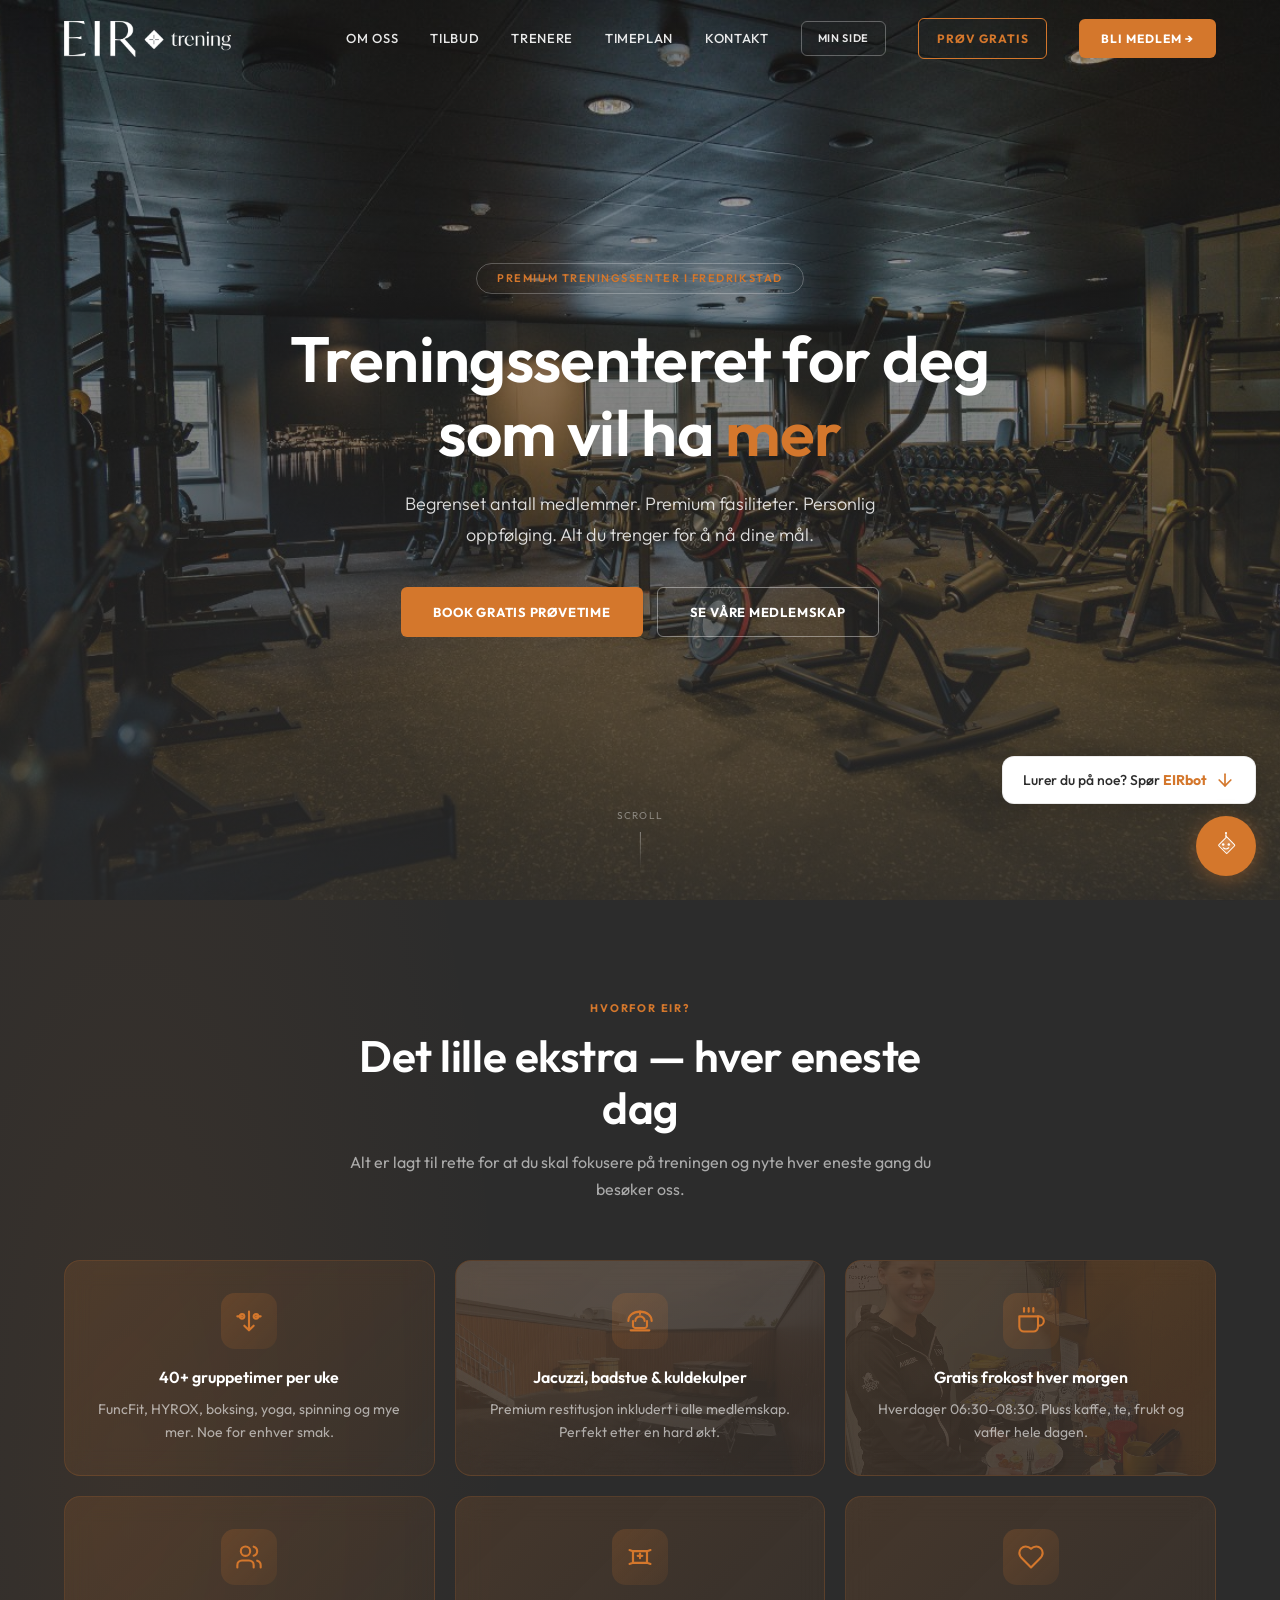
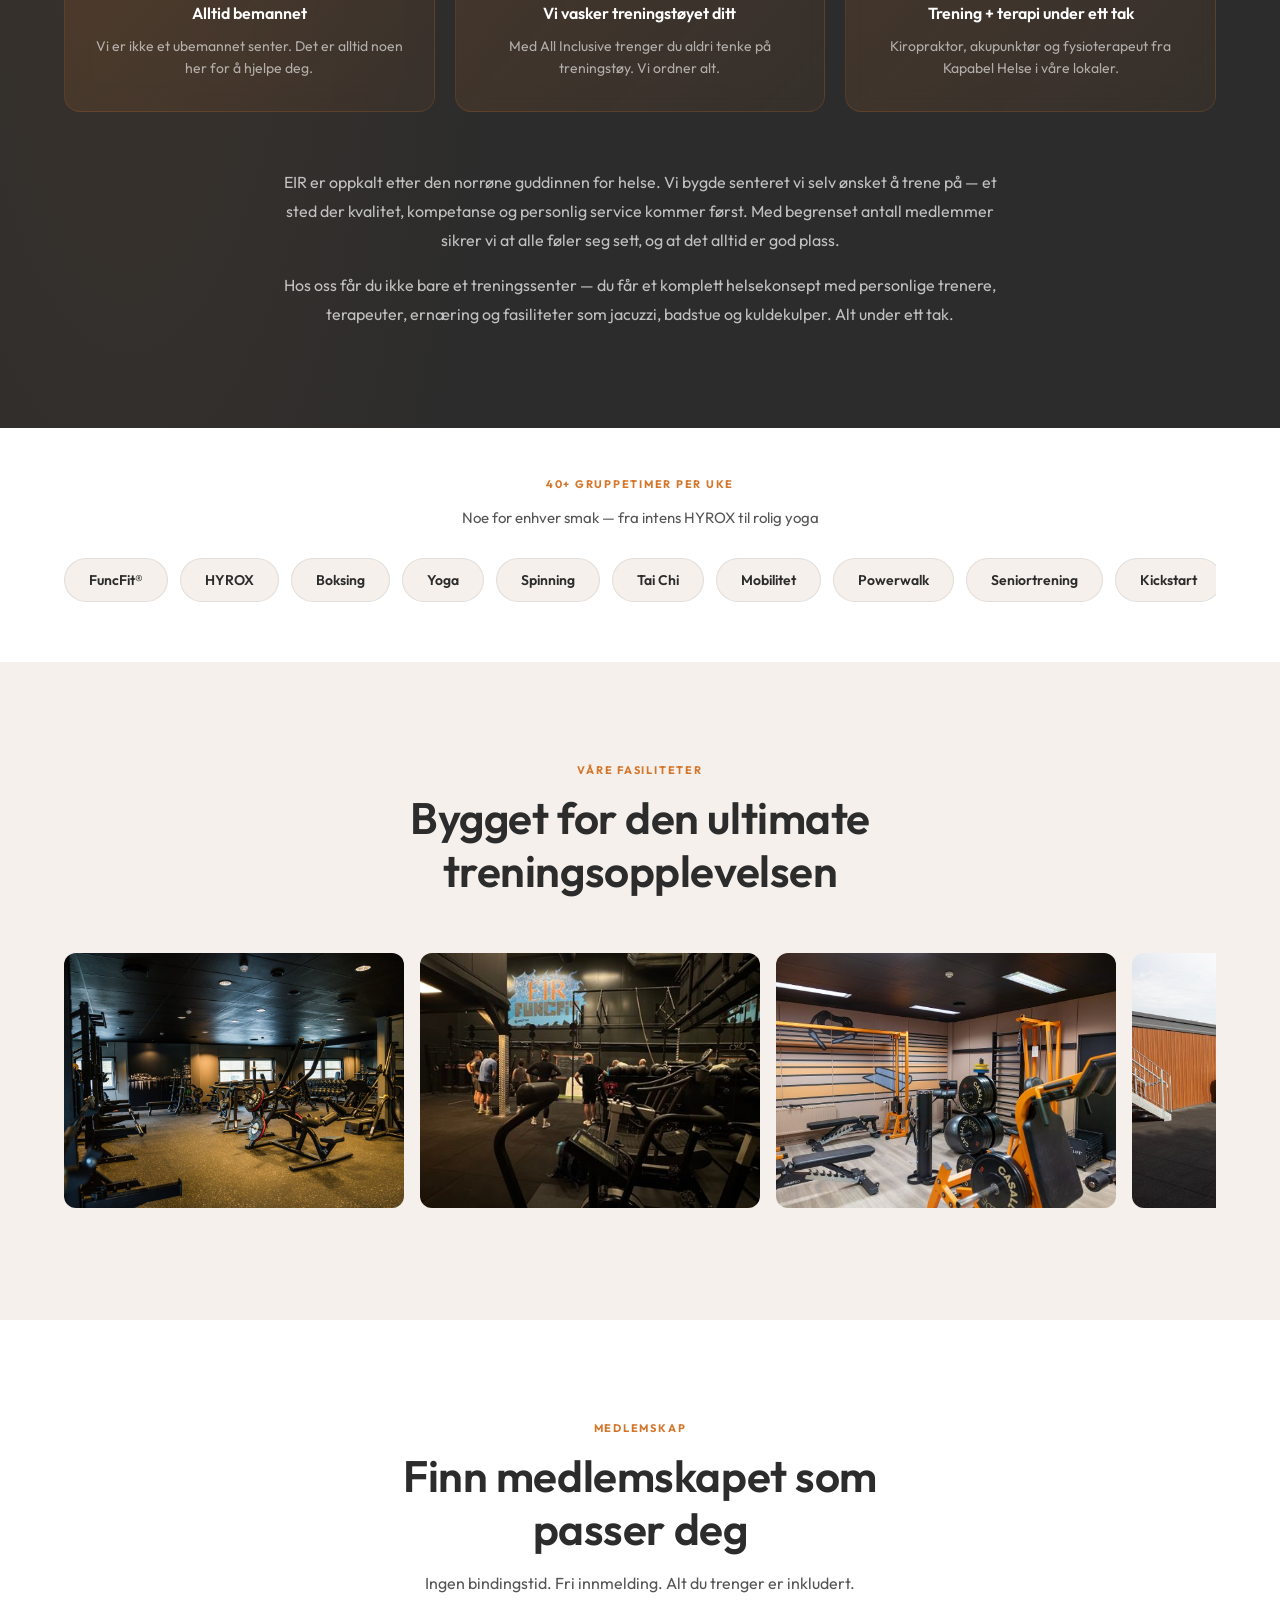
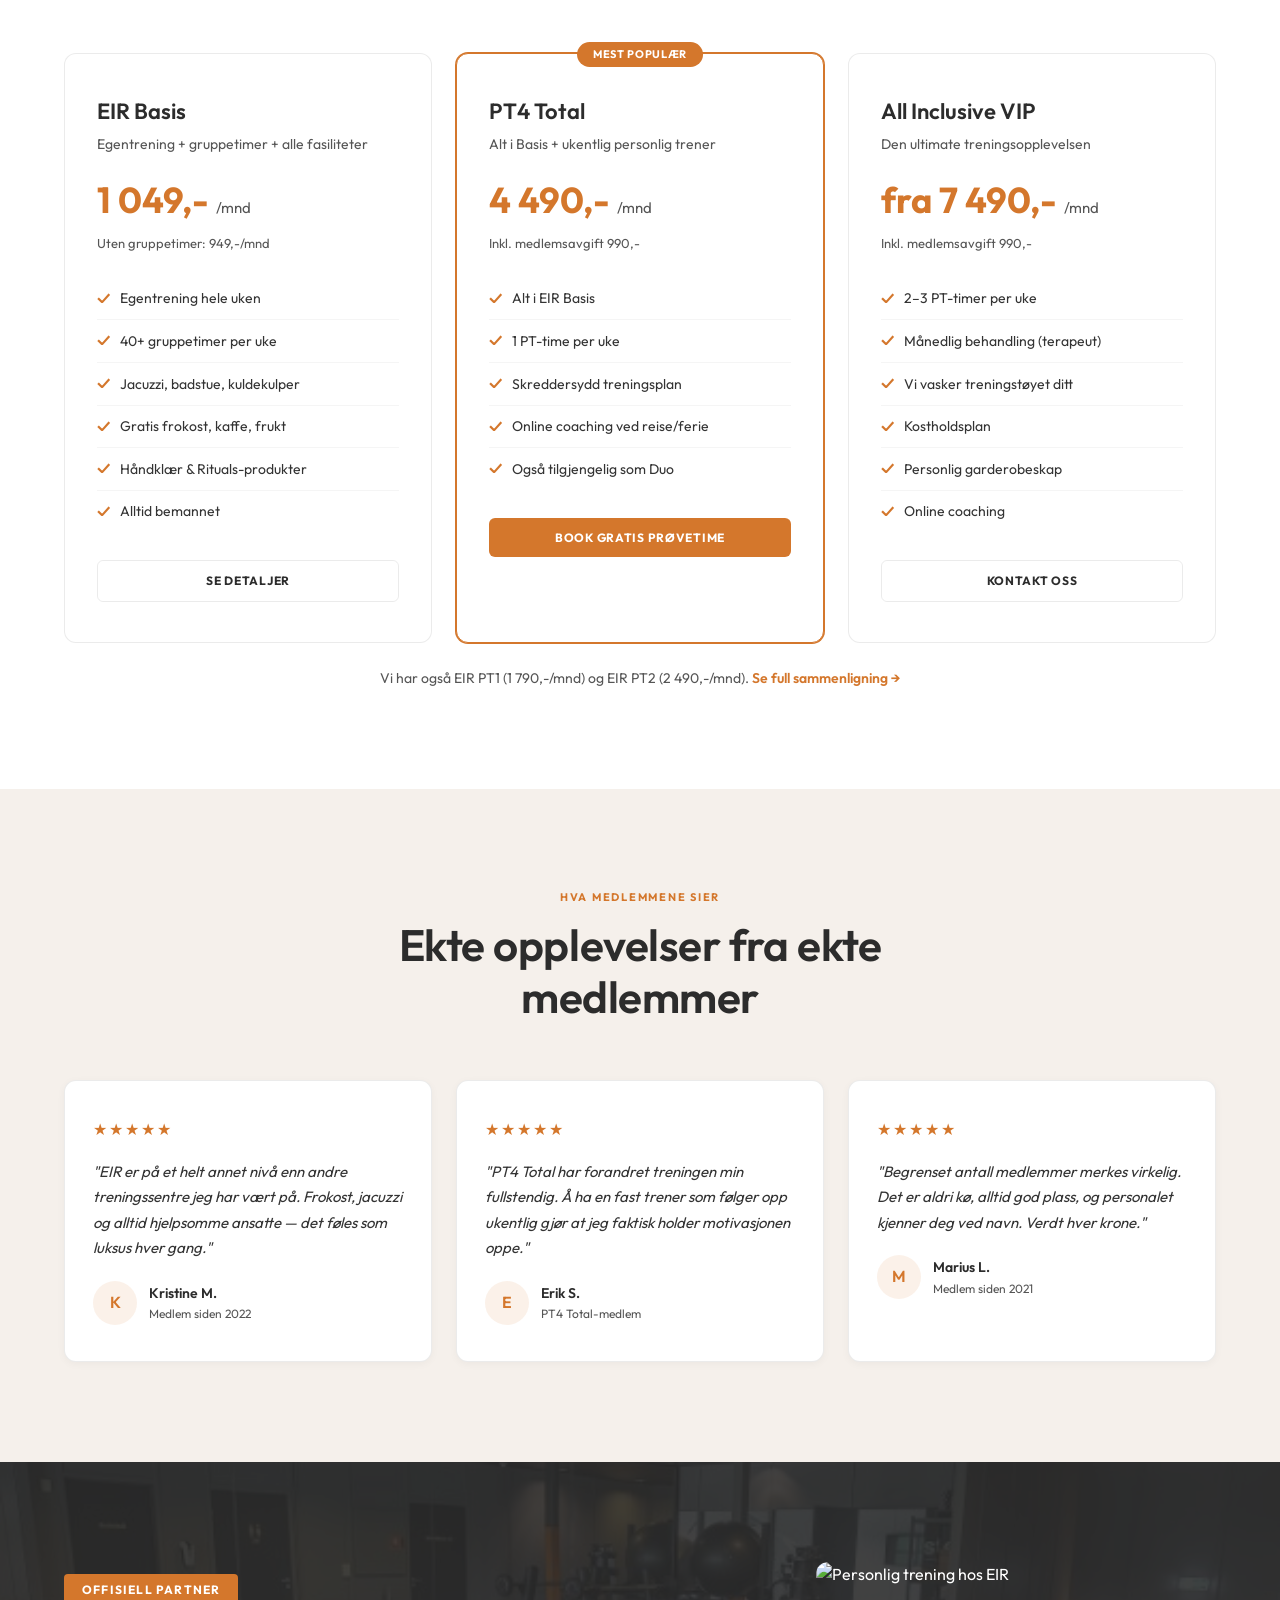
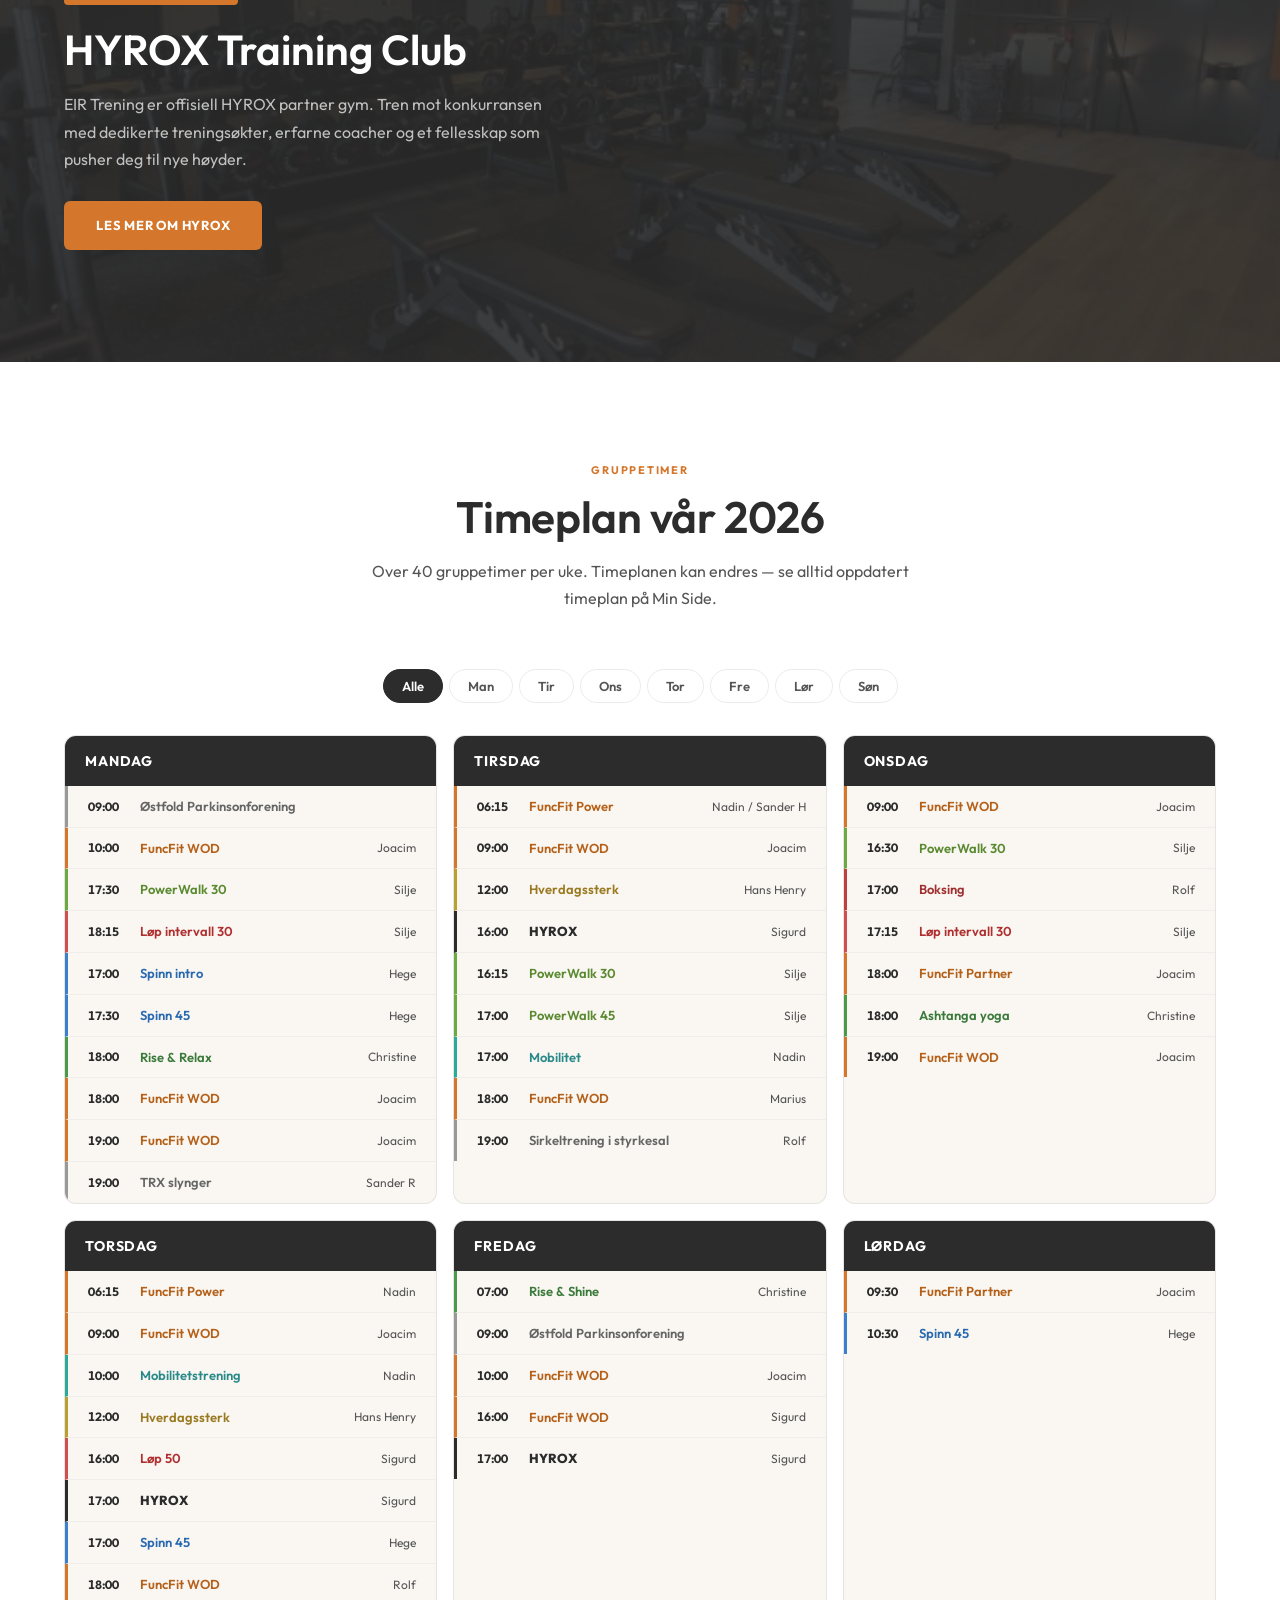
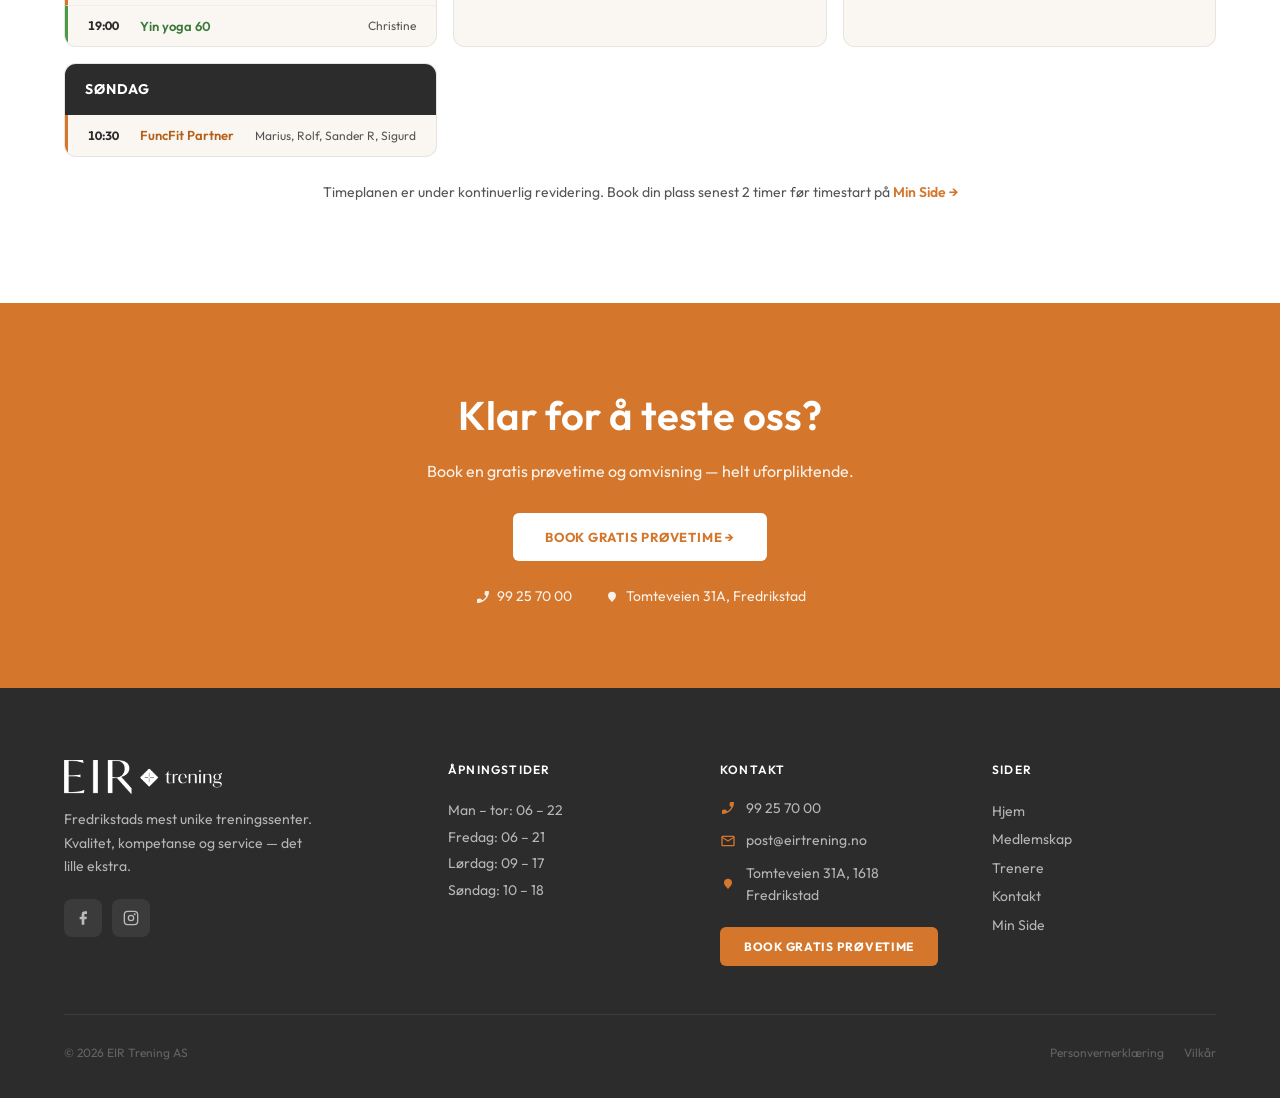
==== commit 2851911b: "Fix: restore original facilities + only frokost/jacuzzi benefit images - Benefit cards: removed back" ====
--- a/index.html
+++ b/index.html
@@ -156,8 +156,7 @@
         <p class="section-subtitle">Alt er lagt til rette for at du skal fokusere på treningen og nyte hver eneste gang du besøker oss.</p>
       </div>
       <div class="benefits-grid fade-up">
-        <div class="benefit-card" style="--bg-img:url('images/eir funcfit.jpeg')">
-          <div class="benefit-bg"></div>
+        <div class="benefit-card">
           <div class="benefit-icon">
             <svg viewBox="0 0 24 24"><path d="M12 4v16m-4-4l4 4 4-4"/><circle cx="6" cy="8" r="2"/><circle cx="18" cy="8" r="2"/><path d="M2 8h4m12 0h4"/></svg>
           </div>
@@ -180,24 +179,21 @@
           <h3>Gratis frokost hver morgen</h3>
           <p>Hverdager 06:30–08:30. Pluss kaffe, te, frukt og vafler hele dagen.</p>
         </div>
-        <div class="benefit-card" style="--bg-img:url('images/eir pt roger vinje daglig leder.jpg')">
-          <div class="benefit-bg"></div>
+        <div class="benefit-card">
           <div class="benefit-icon">
             <svg viewBox="0 0 24 24"><path d="M16 21v-2a4 4 0 00-4-4H6a4 4 0 00-4 4v2"/><circle cx="9" cy="7" r="4"/><path d="M22 21v-2a4 4 0 00-3-3.87"/><path d="M16 3.13a4 4 0 010 7.75"/></svg>
           </div>
           <h3>Alltid bemannet</h3>
           <p>Vi er ikke et ubemannet senter. Det er alltid noen her for å hjelpe deg.</p>
         </div>
-        <div class="benefit-card" style="--bg-img:url('images/eir kaffe.png')">
-          <div class="benefit-bg"></div>
+        <div class="benefit-card">
           <div class="benefit-icon">
             <svg viewBox="0 0 24 24"><path d="M3 6l3 1v10l-3 1"/><path d="M21 6l-3 1v10l3 1"/><path d="M6 7h12v10H6z"/><path d="M10 11h4"/><path d="M12 9v4"/></svg>
           </div>
           <h3>Vi vasker treningstøyet ditt</h3>
           <p>Med All Inclusive trenger du aldri tenke på treningstøy. Vi ordner alt.</p>
         </div>
-        <div class="benefit-card" style="--bg-img:url('images/eir frokost.jpg')">
-          <div class="benefit-bg"></div>
+        <div class="benefit-card">
           <div class="benefit-icon">
             <svg viewBox="0 0 24 24"><path d="M19 14c1.49-1.46 3-3.21 3-5.5A5.5 5.5 0 0016.5 3c-1.76 0-3 .5-4.5 2-1.5-1.5-2.74-2-4.5-2A5.5 5.5 0 002 8.5c0 2.3 1.5 4.05 3 5.5l7 7 7-7z"/></svg>
           </div>
@@ -242,30 +238,34 @@
         <span class="section-label">Våre fasiliteter</span>
         <h2 class="section-title">Bygget for den ultimate treningsopplevelsen</h2>
       </div>
-      <div class="facilities-grid fade-up">
-        <div class="facility-item tall">
+      <div class="facilities-scroll fade-up">
+        <div class="facility-item">
+          <img src="images/eir bilde.jpg" alt="EIR Trening — treningssalen" loading="lazy">
+          <div class="facility-overlay"><span>Treningssalen</span></div>
+        </div>
+        <div class="facility-item">
           <img src="images/eir funcfit.jpeg" alt="EIR FuncFit — treningsrommet" loading="lazy">
           <div class="facility-overlay"><span>FuncFit-salen</span></div>
+        </div>
+        <div class="facility-item">
+          <img src="images/eir bilde 2.jpg" alt="EIR Trening — PT-rommet" loading="lazy">
+          <div class="facility-overlay"><span>Lukket PT-rom</span></div>
         </div>
         <div class="facility-item">
           <img src="images/eir jaccuzi og kuldekulp.jpg" alt="EIR Trening — jacuzzi og kuldekulper" loading="lazy">
           <div class="facility-overlay"><span>Jacuzzi & kuldekulper</span></div>
         </div>
         <div class="facility-item">
-          <img src="images/eir frokost.jpg" alt="EIR Trening — gratis frokost" loading="lazy">
-          <div class="facility-overlay"><span>Gratis frokost</span></div>
-        </div>
-        <div class="facility-item">
-          <img src="images/eir kaffe.png" alt="EIR Trening — kaffe og lounge" loading="lazy">
-          <div class="facility-overlay"><span>Kafé & lounge</span></div>
-        </div>
-        <div class="facility-item">
-          <img src="images/eir bilde.jpg" alt="EIR Trening — treningssalen" loading="lazy">
-          <div class="facility-overlay"><span>Treningssalen</span></div>
-        </div>
-        <div class="facility-item">
           <img src="images/eir bilde 3.png" alt="EIR Trening — spinningsal" loading="lazy">
           <div class="facility-overlay"><span>Spinningsal</span></div>
+        </div>
+        <div class="facility-item">
+          <img src="images/eir bilde 4.jpg" alt="EIR Trening — garderober" loading="lazy">
+          <div class="facility-overlay"><span>Premium garderober</span></div>
+        </div>
+        <div class="facility-item">
+          <img src="images/eir bilde 5.jpg" alt="EIR Trening — frivektsområde" loading="lazy">
+          <div class="facility-overlay"><span>Frivektsområdet</span></div>
         </div>
       </div>
     </div>
--- a/styles.css
+++ b/styles.css
@@ -670,24 +670,28 @@
   padding: 100px 0;
 }
 
-.facilities-grid {
-  display: grid;
-  grid-template-columns: repeat(3, 1fr);
-  grid-template-rows: auto auto;
+.facilities-scroll {
+  display: flex;
   gap: 16px;
-}
+  overflow-x: auto;
+  scroll-snap-type: x mandatory;
+  padding-bottom: 12px;
+  scrollbar-width: thin;
+  scrollbar-color: var(--orange) transparent;
+}
+
+.facilities-scroll::-webkit-scrollbar { height: 4px; }
+.facilities-scroll::-webkit-scrollbar-track { background: transparent; }
+.facilities-scroll::-webkit-scrollbar-thumb { background: var(--orange); border-radius: 4px; }
 
 .facility-item {
   position: relative;
   border-radius: var(--radius);
   overflow: hidden;
+  flex: 0 0 340px;
   aspect-ratio: 4/3;
   cursor: pointer;
-}
-
-.facility-item.tall {
-  grid-row: span 2;
-  aspect-ratio: auto;
+  scroll-snap-align: start;
 }
 
 .facility-item img {
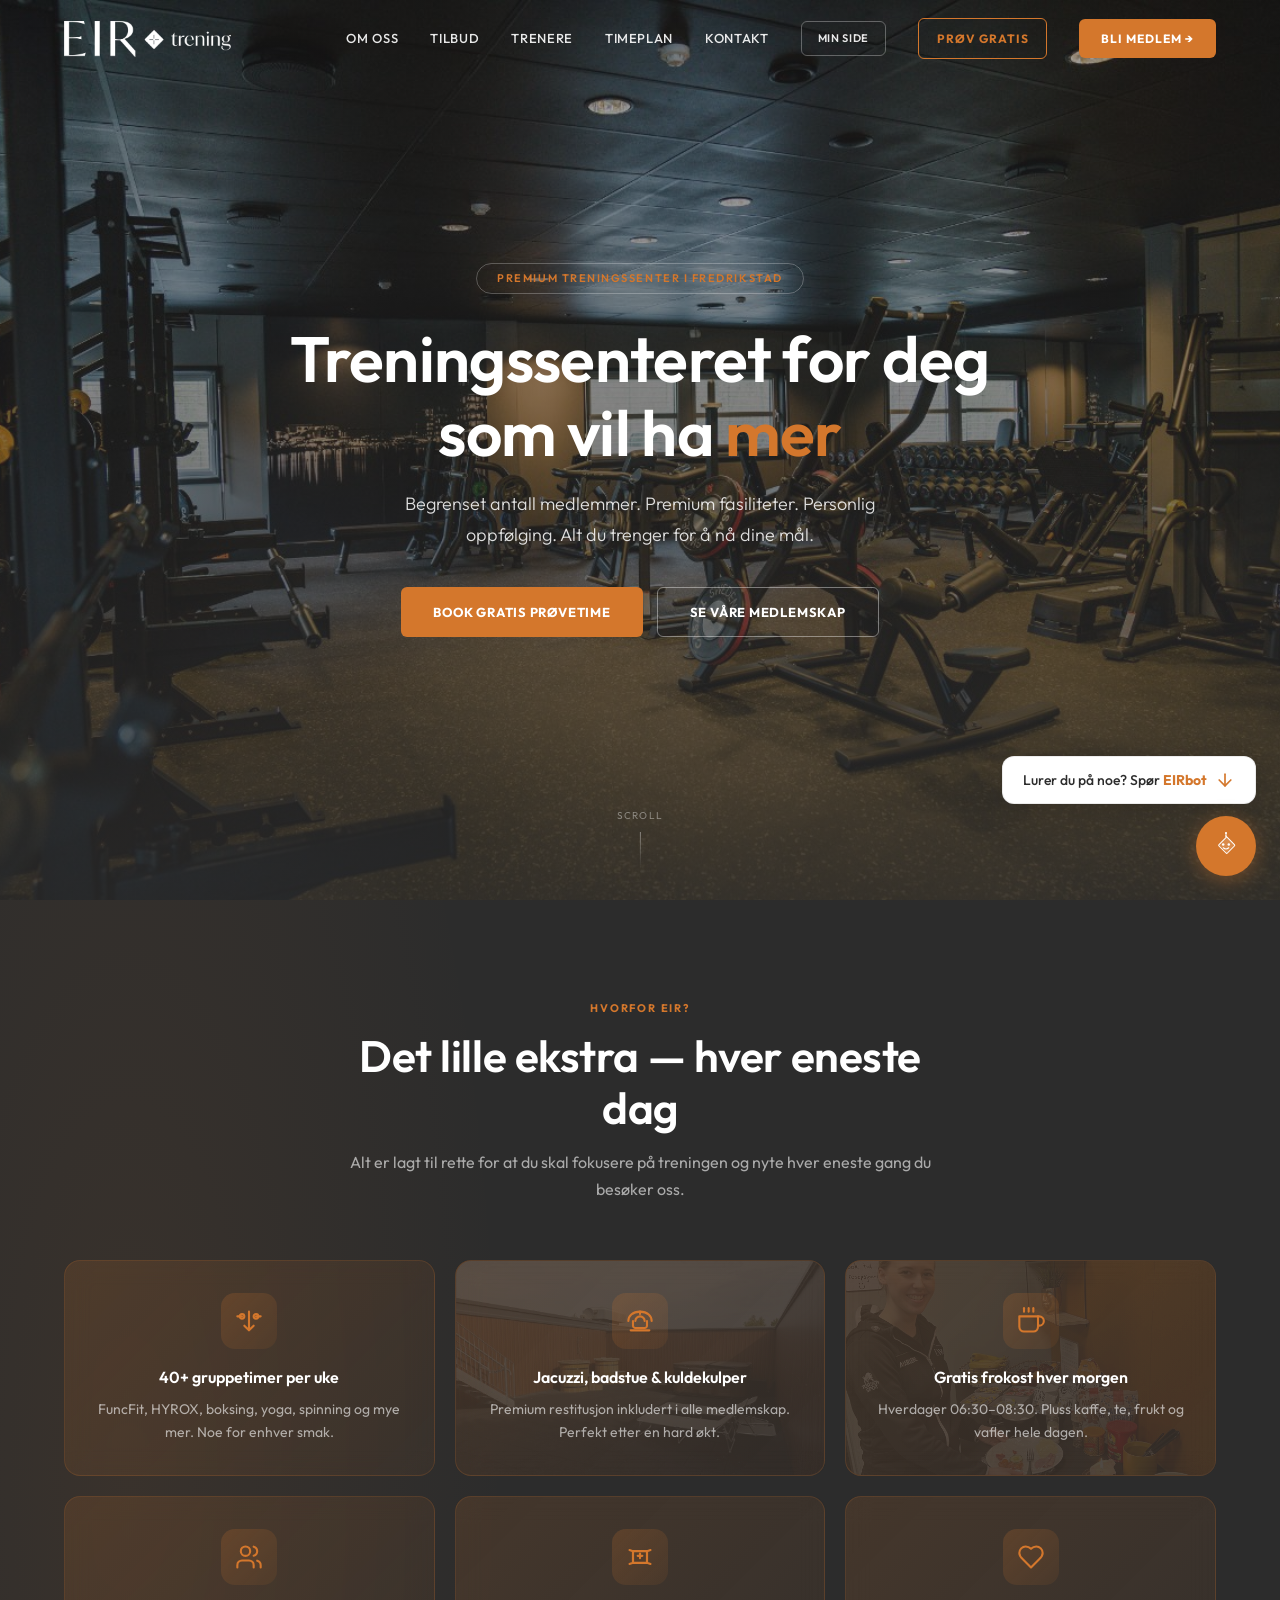
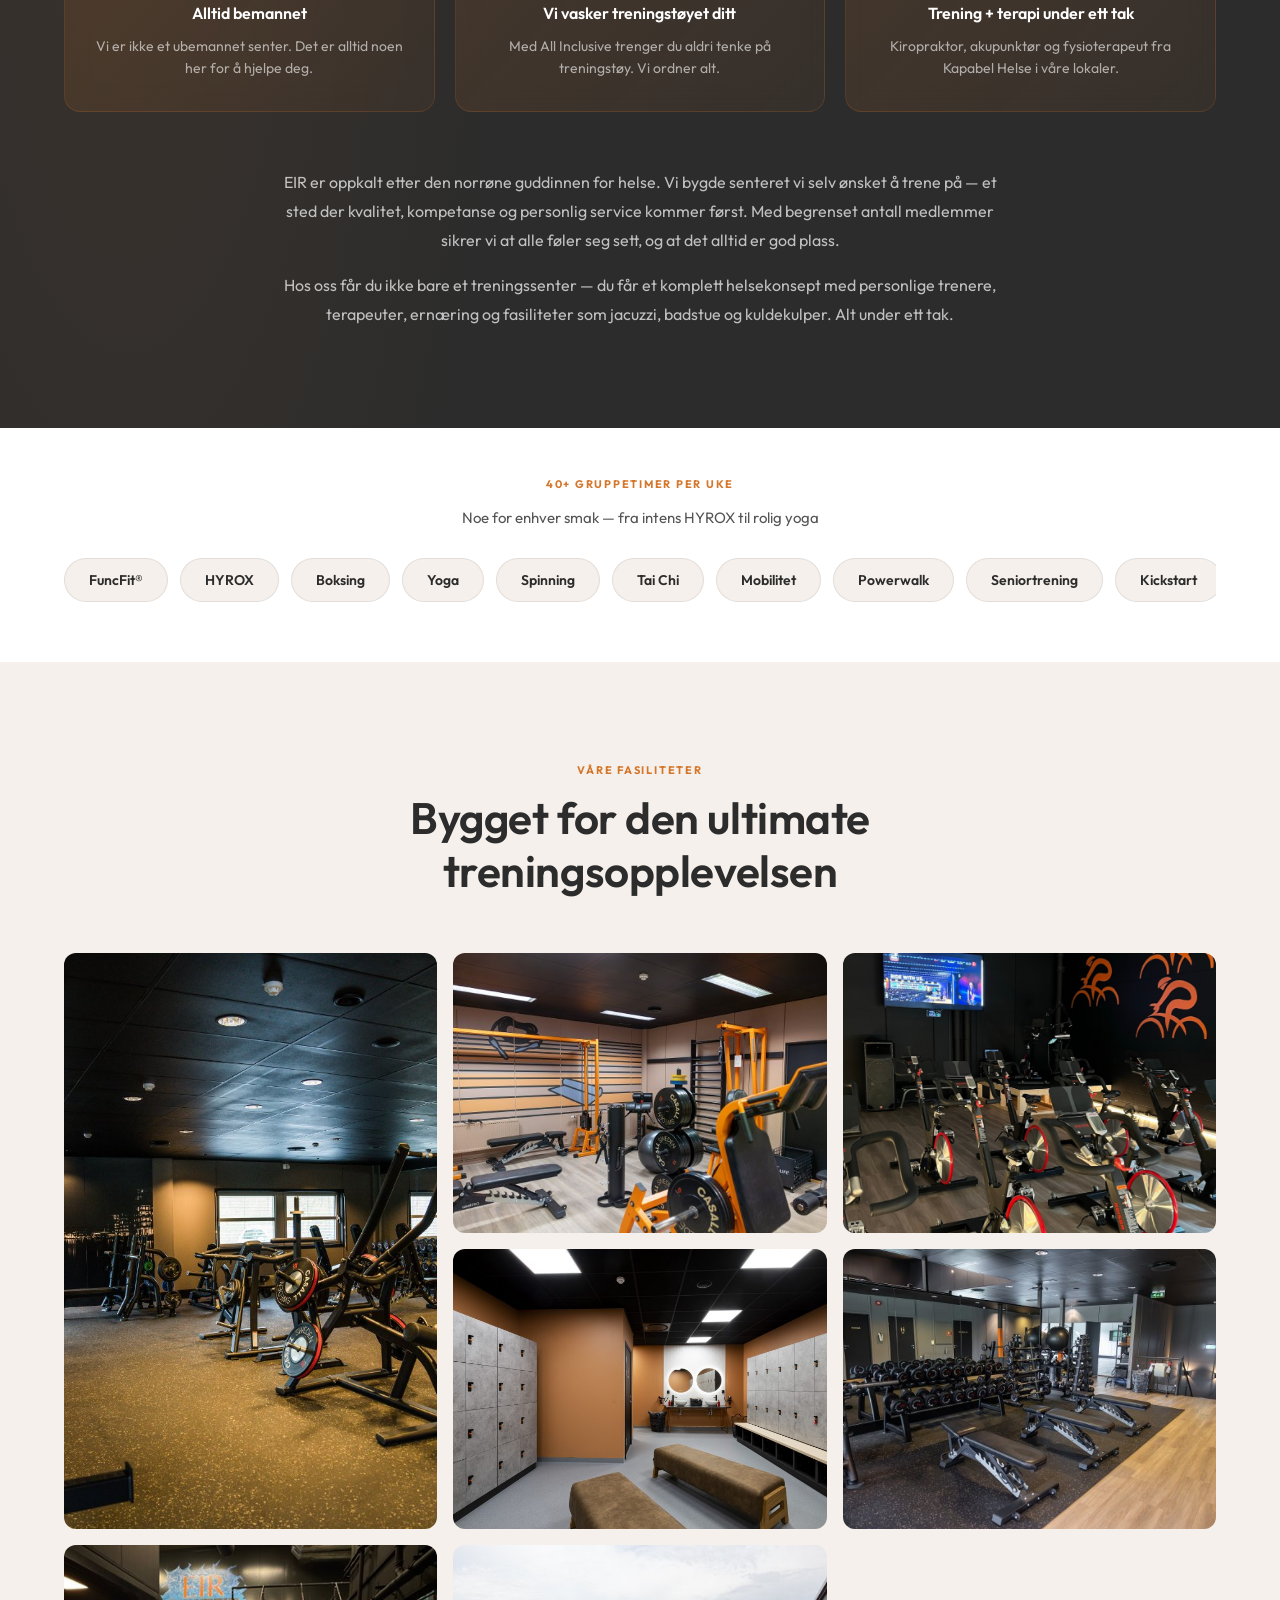
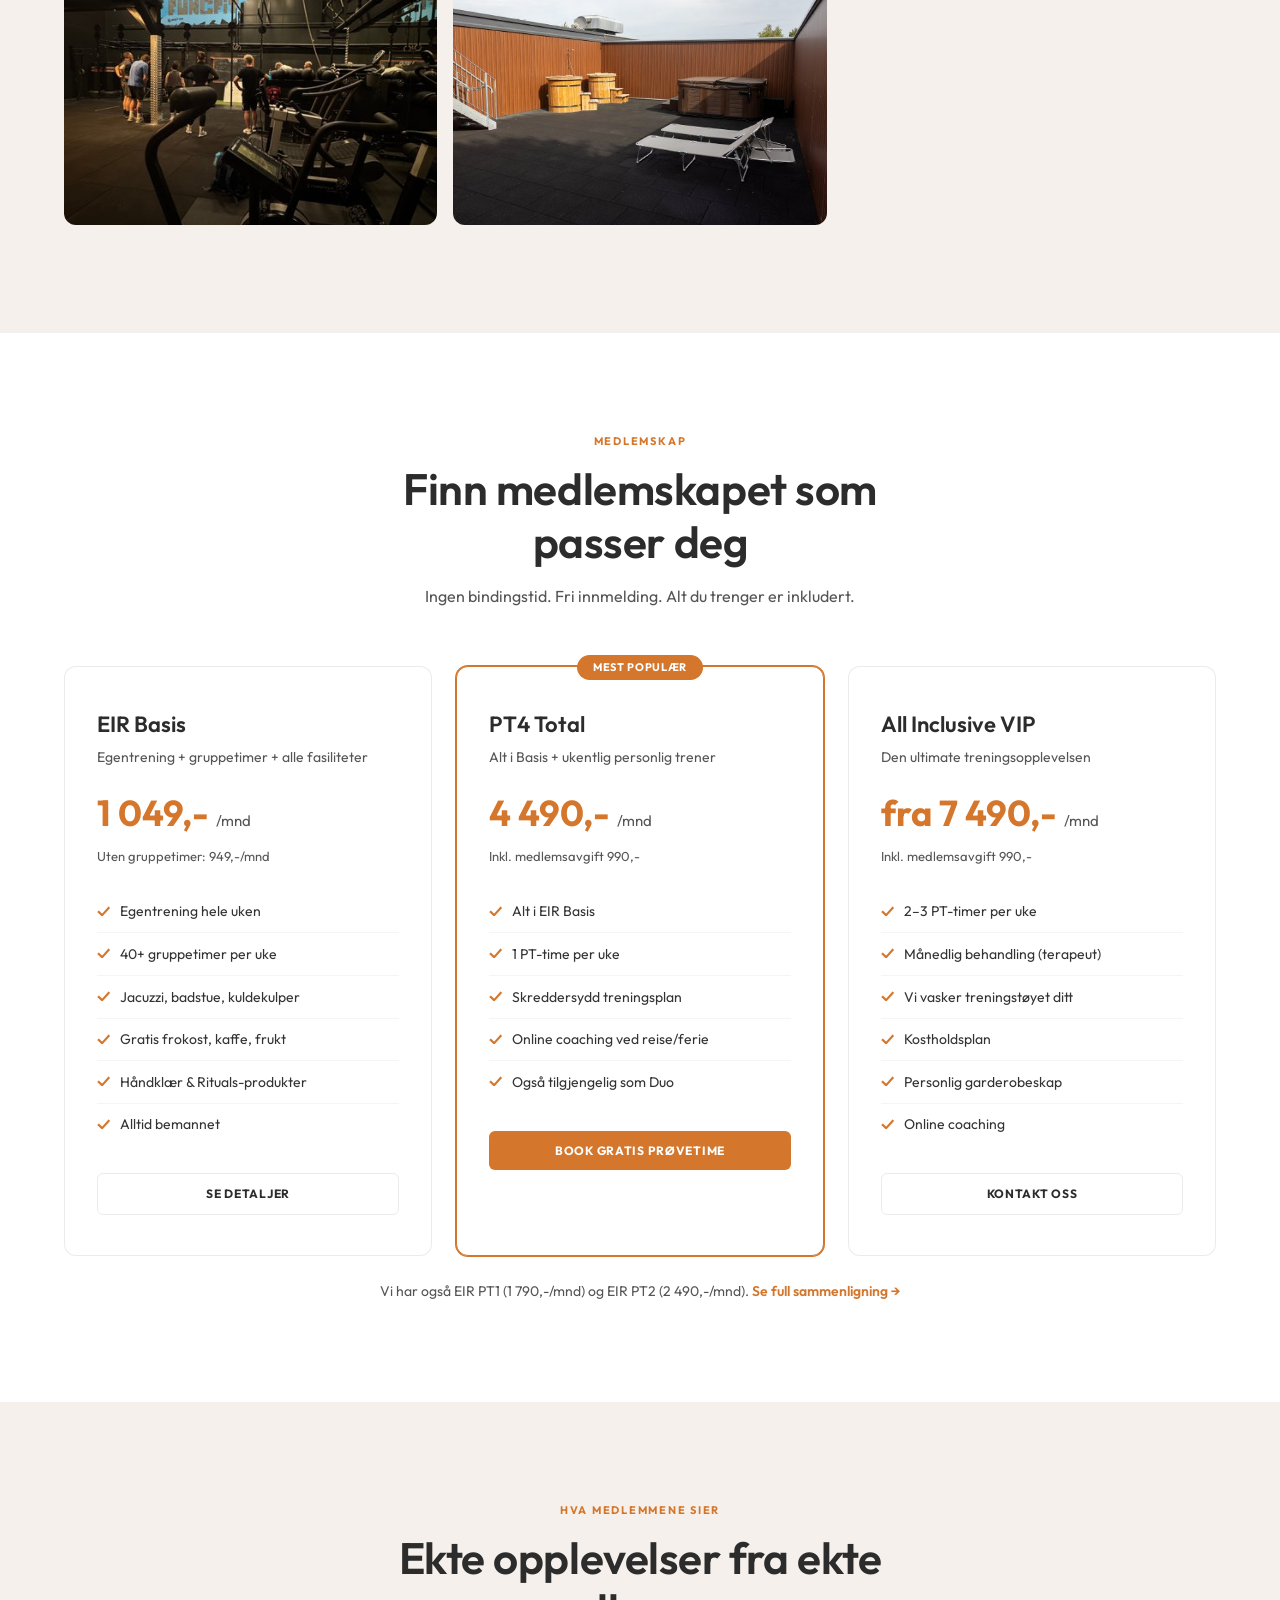
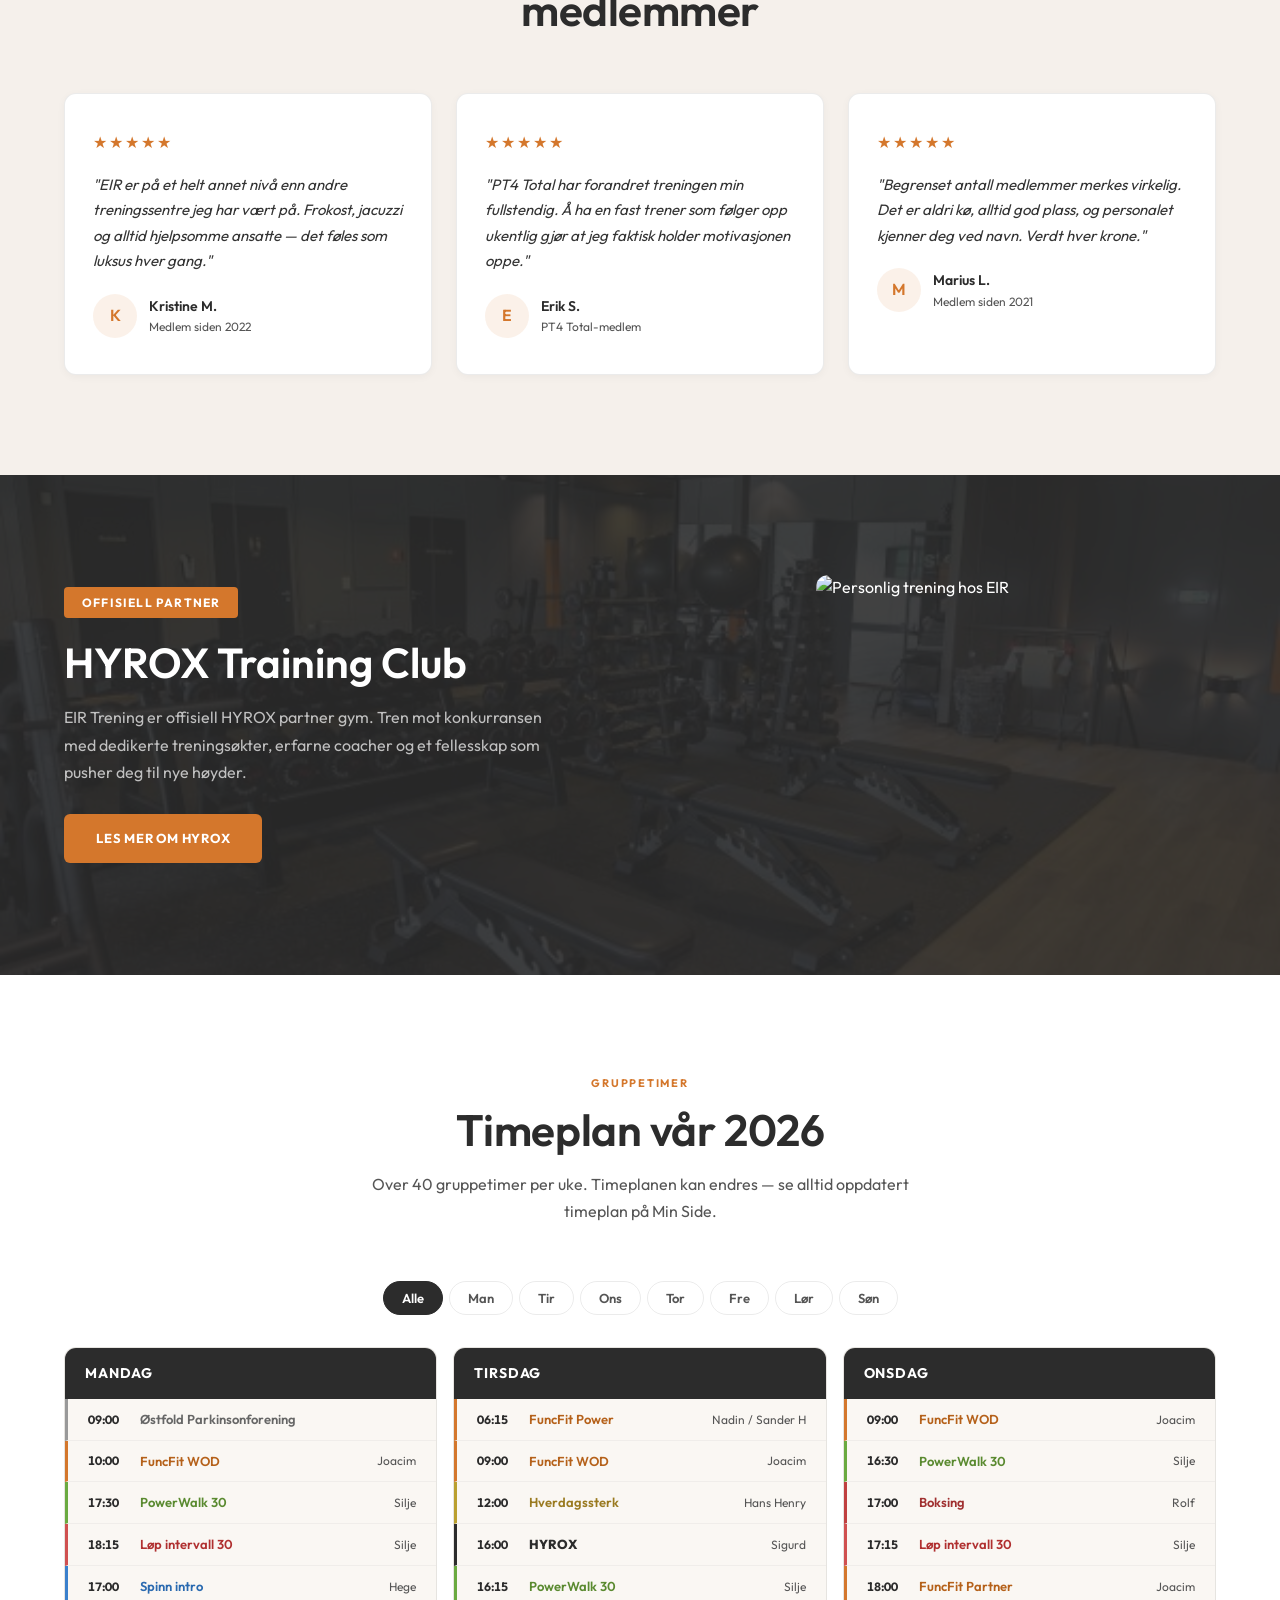
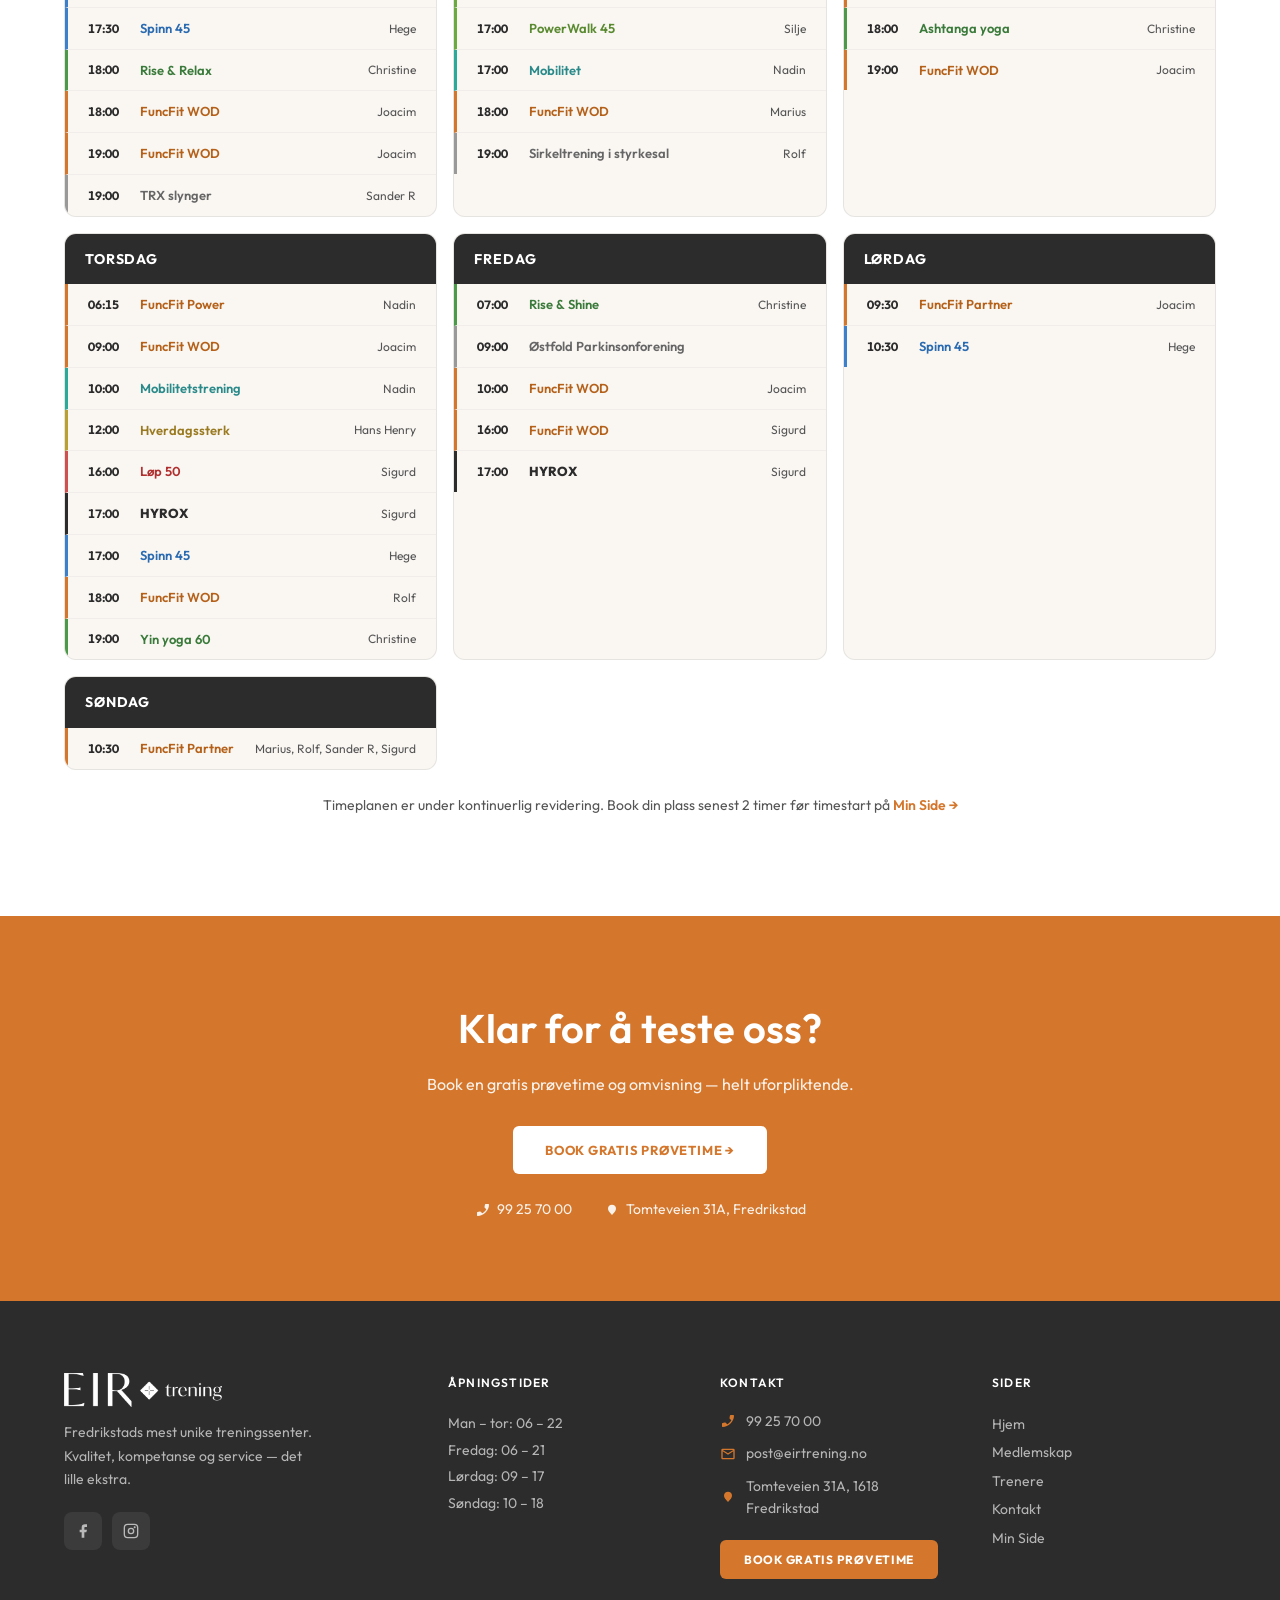
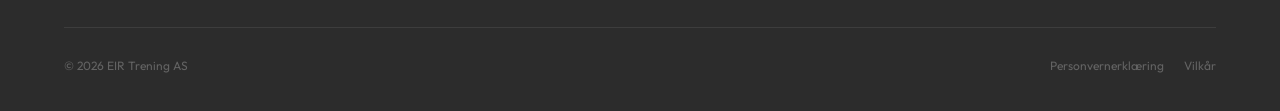
==== commit d9b120c6: "Restore original facilities grid layout, extra images via scroll Original 5-image grid (tall trening" ====
--- a/index.html
+++ b/index.html
@@ -238,34 +238,34 @@
         <span class="section-label">Våre fasiliteter</span>
         <h2 class="section-title">Bygget for den ultimate treningsopplevelsen</h2>
       </div>
-      <div class="facilities-scroll fade-up">
-        <div class="facility-item">
+      <div class="facilities-grid fade-up">
+        <div class="facility-item tall">
           <img src="images/eir bilde.jpg" alt="EIR Trening — treningssalen" loading="lazy">
           <div class="facility-overlay"><span>Treningssalen</span></div>
+        </div>
+        <div class="facility-item">
+          <img src="images/eir bilde 2.jpg" alt="EIR Trening — PT-rommet" loading="lazy">
+          <div class="facility-overlay"><span>Lukket PT-rom</span></div>
+        </div>
+        <div class="facility-item">
+          <img src="images/eir bilde 3.png" alt="EIR Trening — spinningsal" loading="lazy">
+          <div class="facility-overlay"><span>Spinningsal</span></div>
+        </div>
+        <div class="facility-item">
+          <img src="images/eir bilde 4.jpg" alt="EIR Trening — garderober" loading="lazy">
+          <div class="facility-overlay"><span>Premium garderober</span></div>
+        </div>
+        <div class="facility-item">
+          <img src="images/eir bilde 5.jpg" alt="EIR Trening — frivektsområde" loading="lazy">
+          <div class="facility-overlay"><span>Frivektsområdet</span></div>
         </div>
         <div class="facility-item">
           <img src="images/eir funcfit.jpeg" alt="EIR FuncFit — treningsrommet" loading="lazy">
           <div class="facility-overlay"><span>FuncFit-salen</span></div>
         </div>
         <div class="facility-item">
-          <img src="images/eir bilde 2.jpg" alt="EIR Trening — PT-rommet" loading="lazy">
-          <div class="facility-overlay"><span>Lukket PT-rom</span></div>
-        </div>
-        <div class="facility-item">
           <img src="images/eir jaccuzi og kuldekulp.jpg" alt="EIR Trening — jacuzzi og kuldekulper" loading="lazy">
           <div class="facility-overlay"><span>Jacuzzi & kuldekulper</span></div>
-        </div>
-        <div class="facility-item">
-          <img src="images/eir bilde 3.png" alt="EIR Trening — spinningsal" loading="lazy">
-          <div class="facility-overlay"><span>Spinningsal</span></div>
-        </div>
-        <div class="facility-item">
-          <img src="images/eir bilde 4.jpg" alt="EIR Trening — garderober" loading="lazy">
-          <div class="facility-overlay"><span>Premium garderober</span></div>
-        </div>
-        <div class="facility-item">
-          <img src="images/eir bilde 5.jpg" alt="EIR Trening — frivektsområde" loading="lazy">
-          <div class="facility-overlay"><span>Frivektsområdet</span></div>
         </div>
       </div>
     </div>
--- a/styles.css
+++ b/styles.css
@@ -670,28 +670,35 @@
   padding: 100px 0;
 }
 
-.facilities-scroll {
-  display: flex;
+.facilities-grid {
+  display: grid;
+  grid-template-columns: repeat(3, 1fr);
+  grid-auto-flow: dense;
+  grid-auto-columns: 1fr;
   gap: 16px;
   overflow-x: auto;
   scroll-snap-type: x mandatory;
-  padding-bottom: 12px;
   scrollbar-width: thin;
   scrollbar-color: var(--orange) transparent;
-}
-
-.facilities-scroll::-webkit-scrollbar { height: 4px; }
-.facilities-scroll::-webkit-scrollbar-track { background: transparent; }
-.facilities-scroll::-webkit-scrollbar-thumb { background: var(--orange); border-radius: 4px; }
+  padding-bottom: 8px;
+}
+
+.facilities-grid::-webkit-scrollbar { height: 4px; }
+.facilities-grid::-webkit-scrollbar-track { background: transparent; }
+.facilities-grid::-webkit-scrollbar-thumb { background: var(--orange); border-radius: 4px; }
 
 .facility-item {
   position: relative;
   border-radius: var(--radius);
   overflow: hidden;
-  flex: 0 0 340px;
   aspect-ratio: 4/3;
   cursor: pointer;
   scroll-snap-align: start;
+}
+
+.facility-item.tall {
+  grid-row: span 2;
+  aspect-ratio: auto;
 }
 
 .facility-item img {
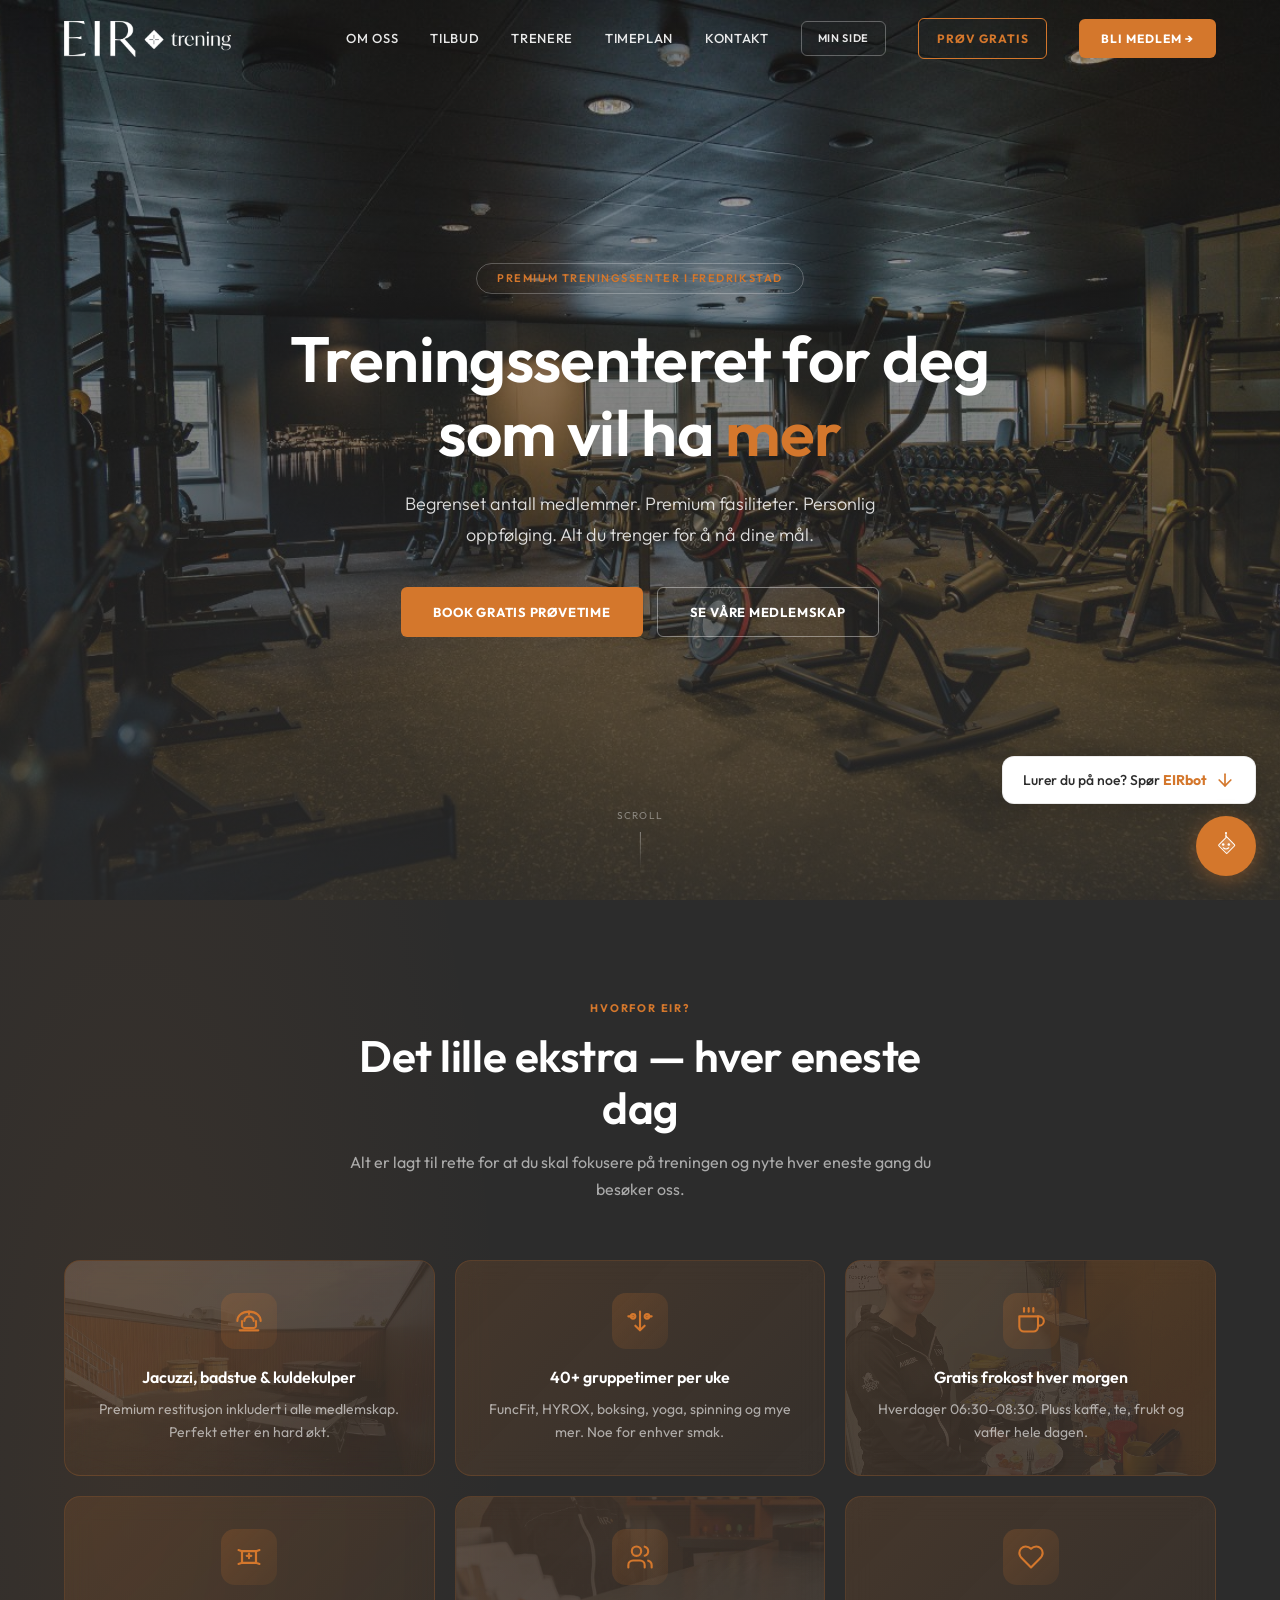
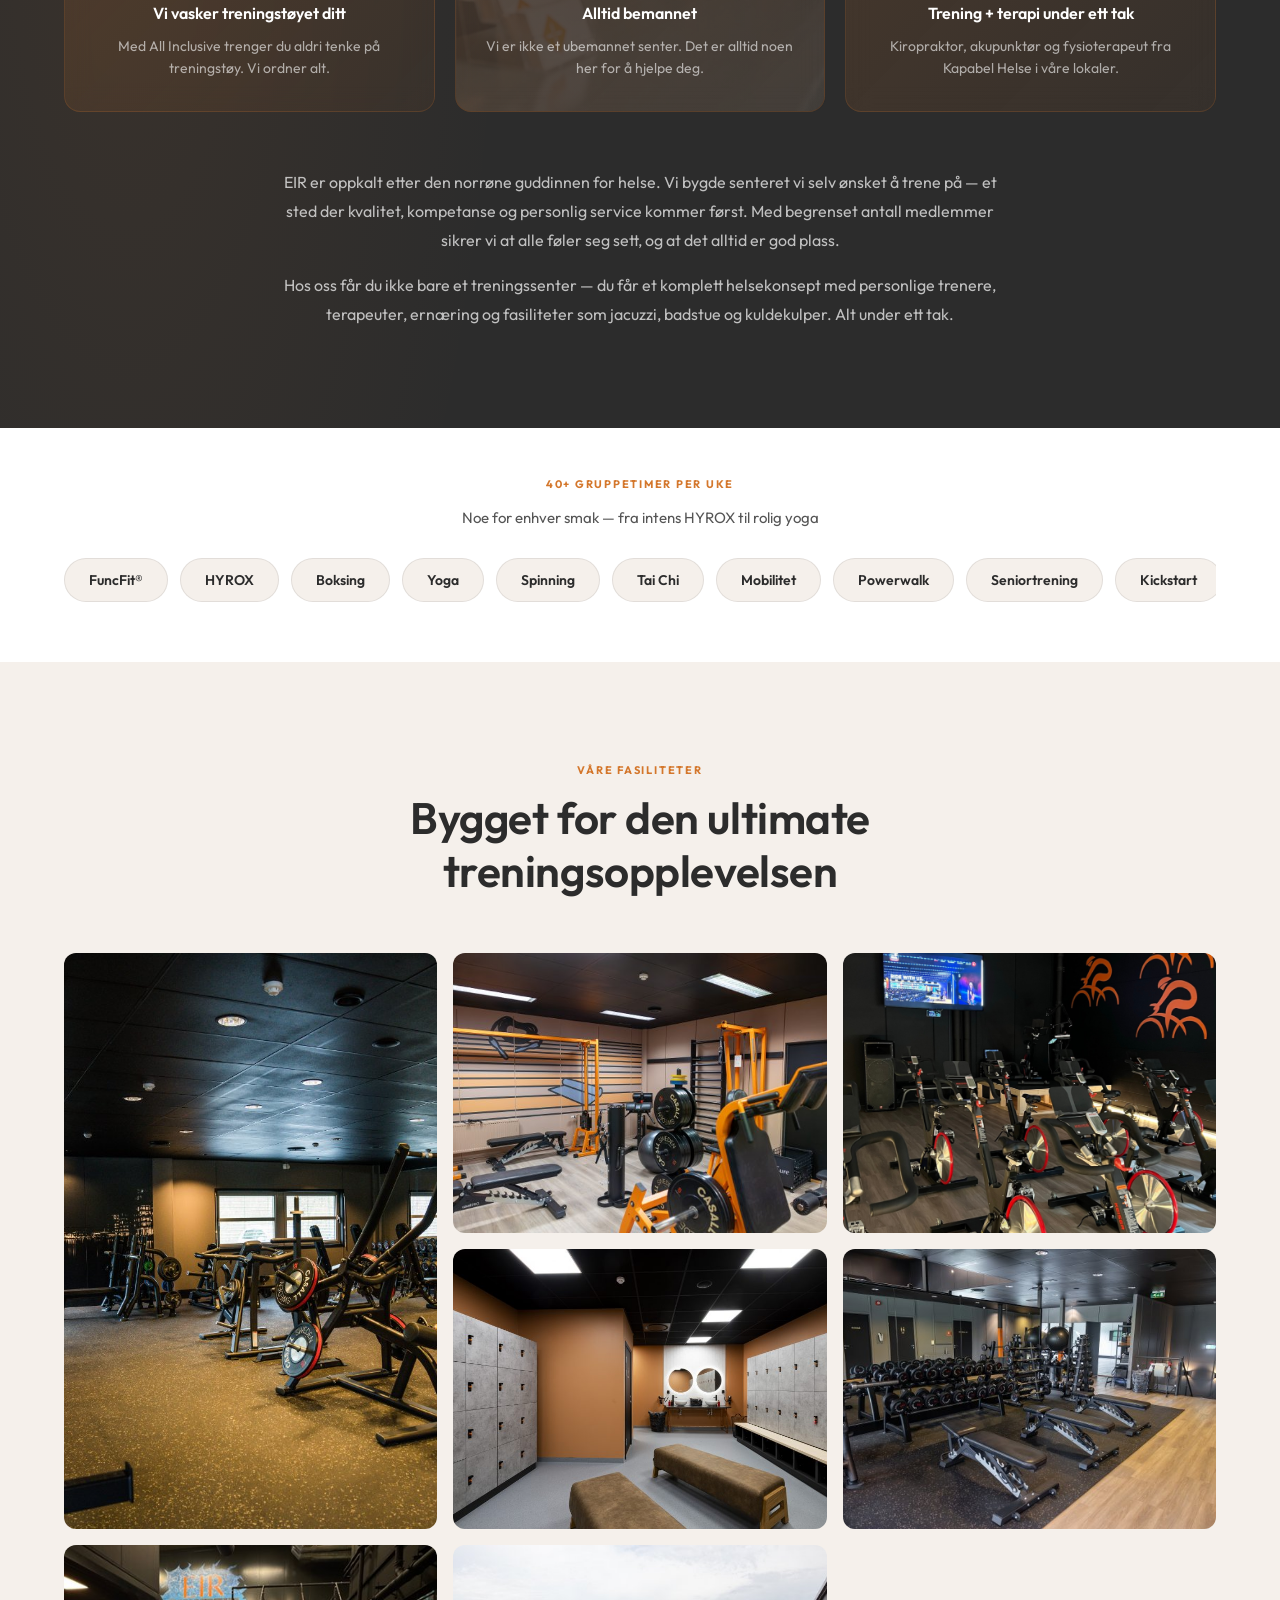
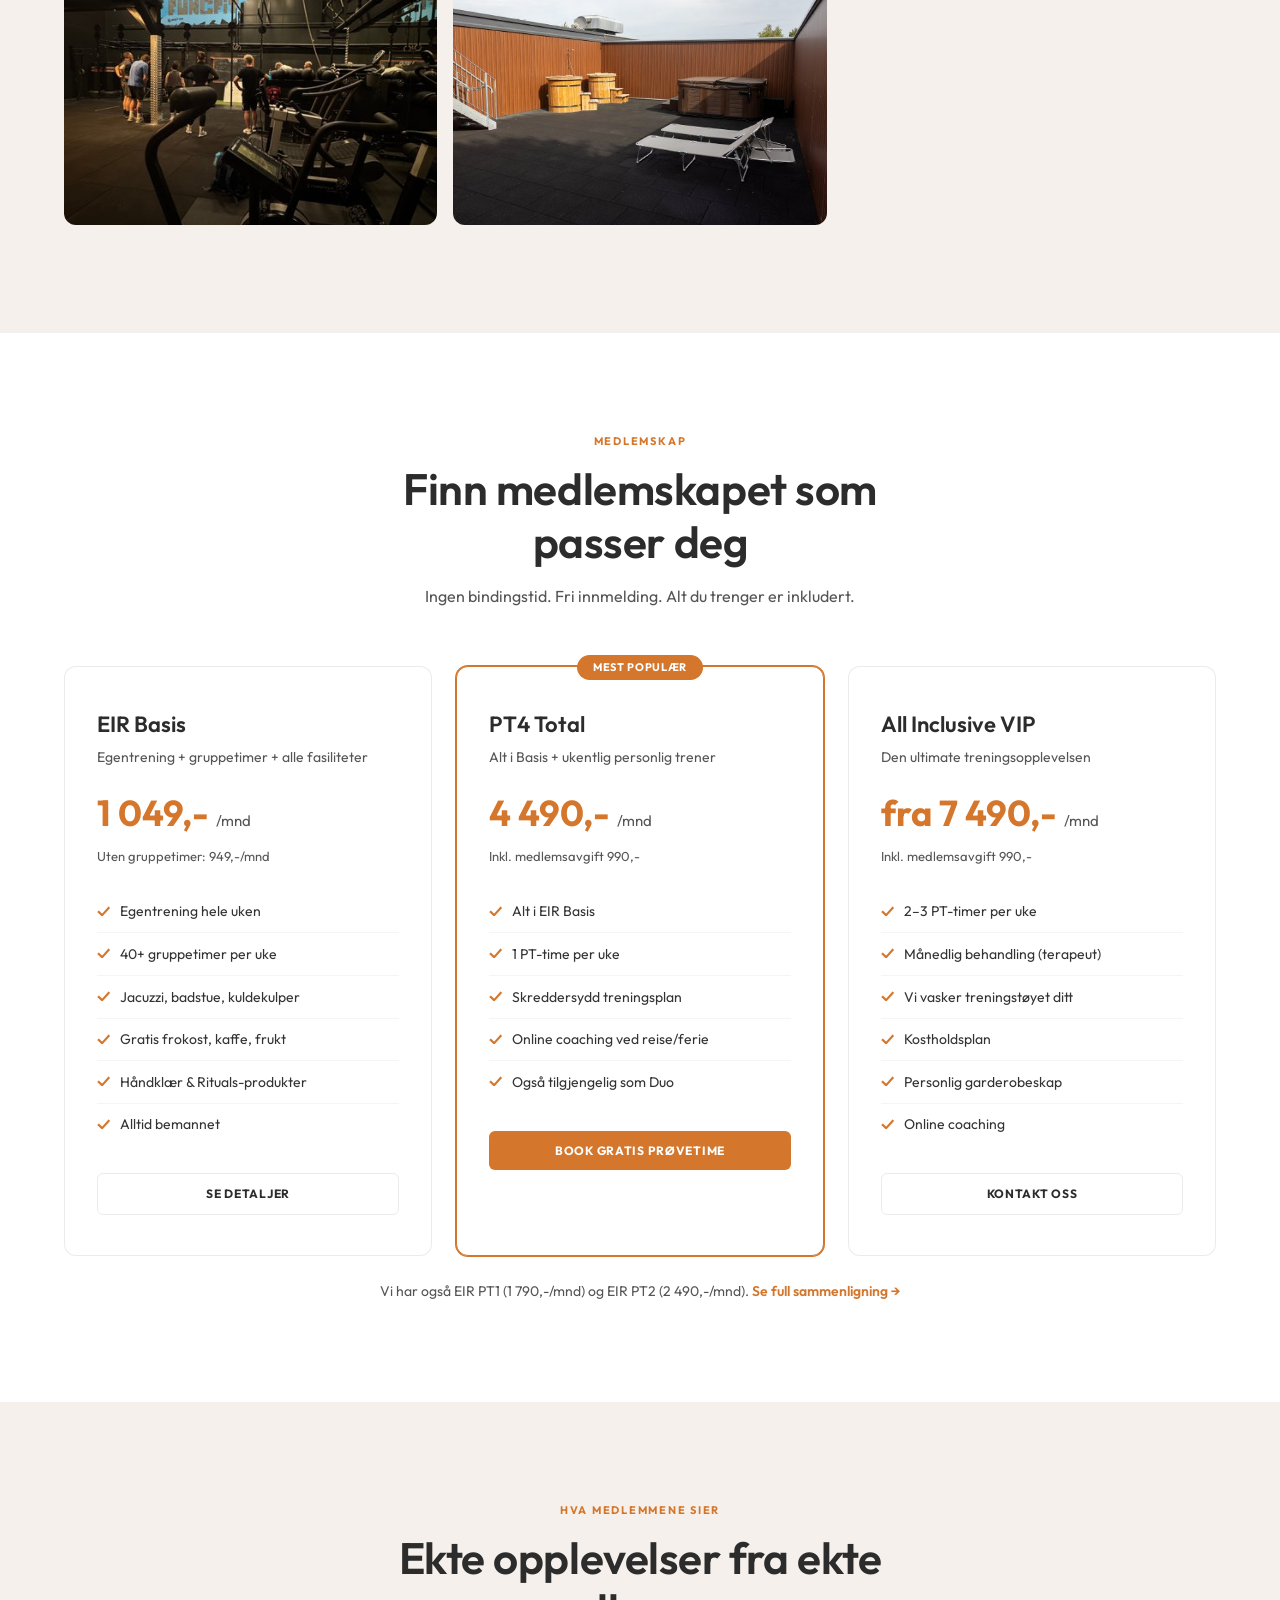
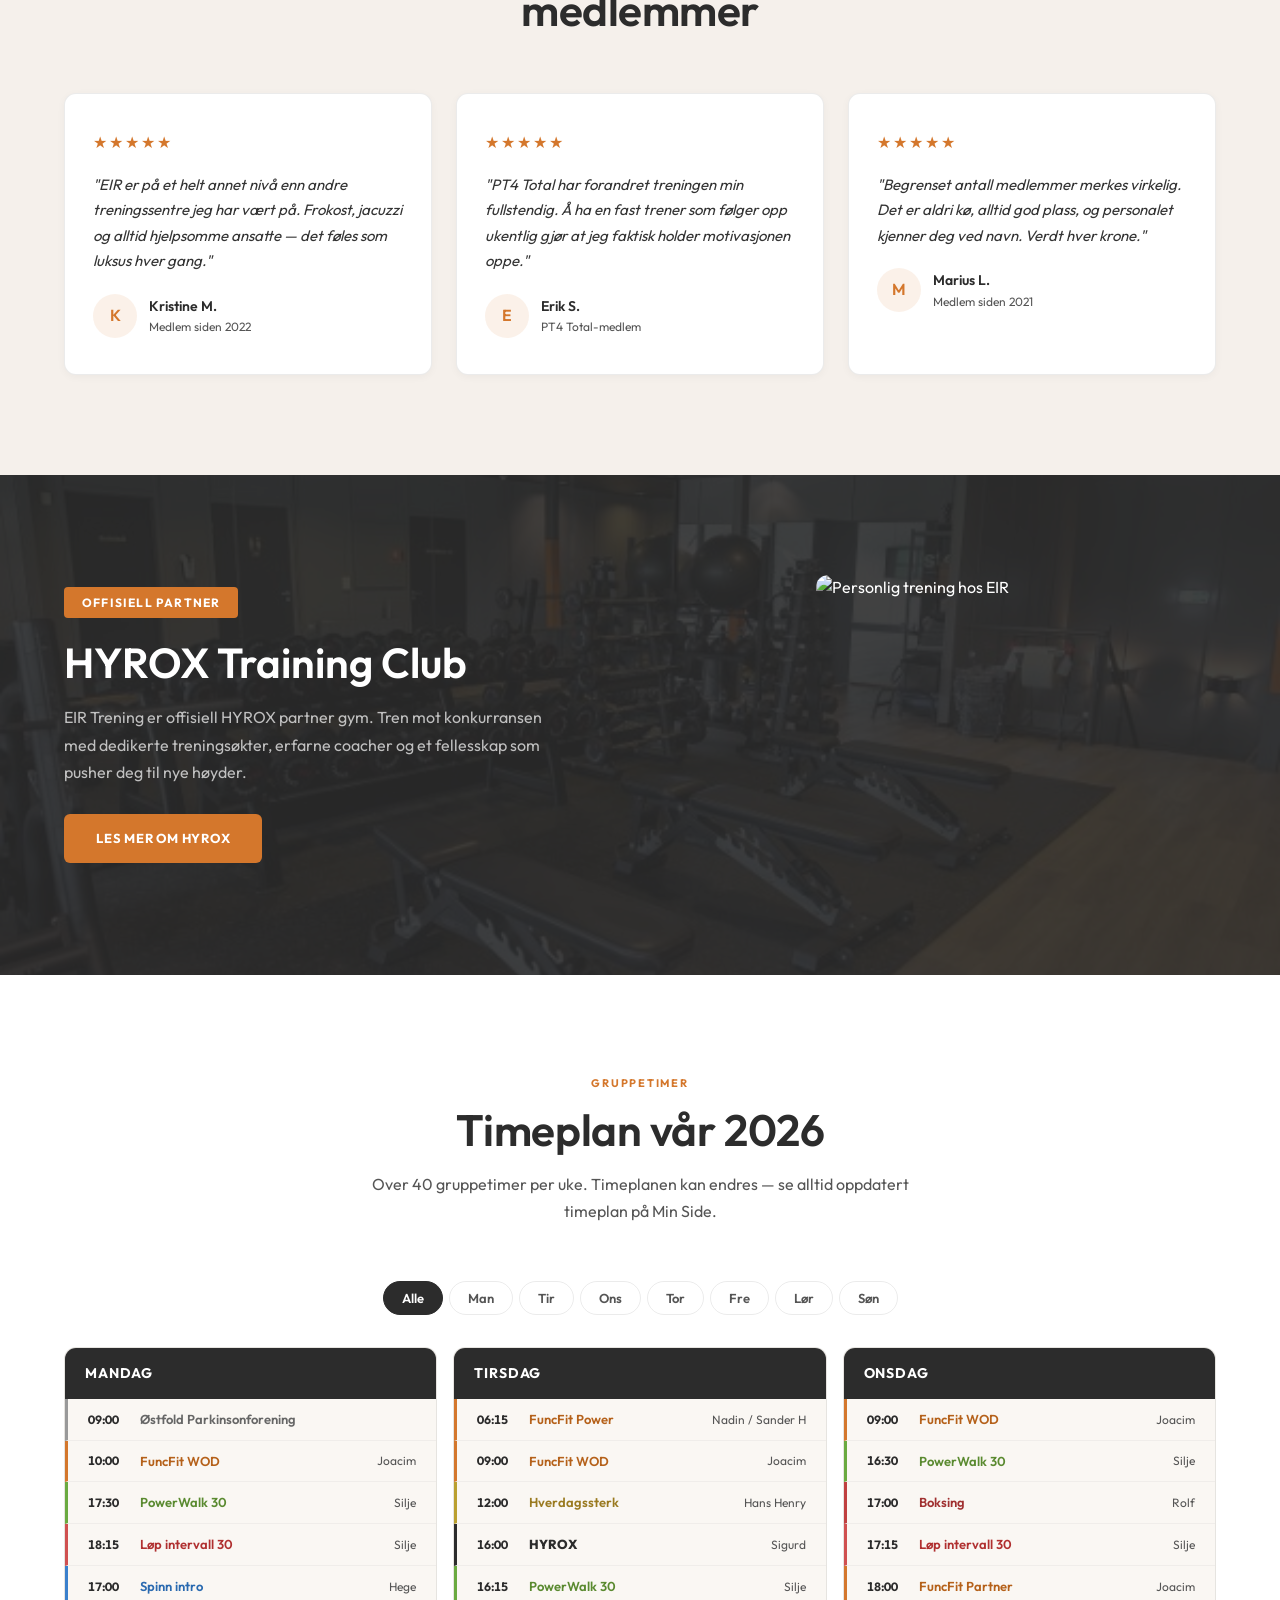
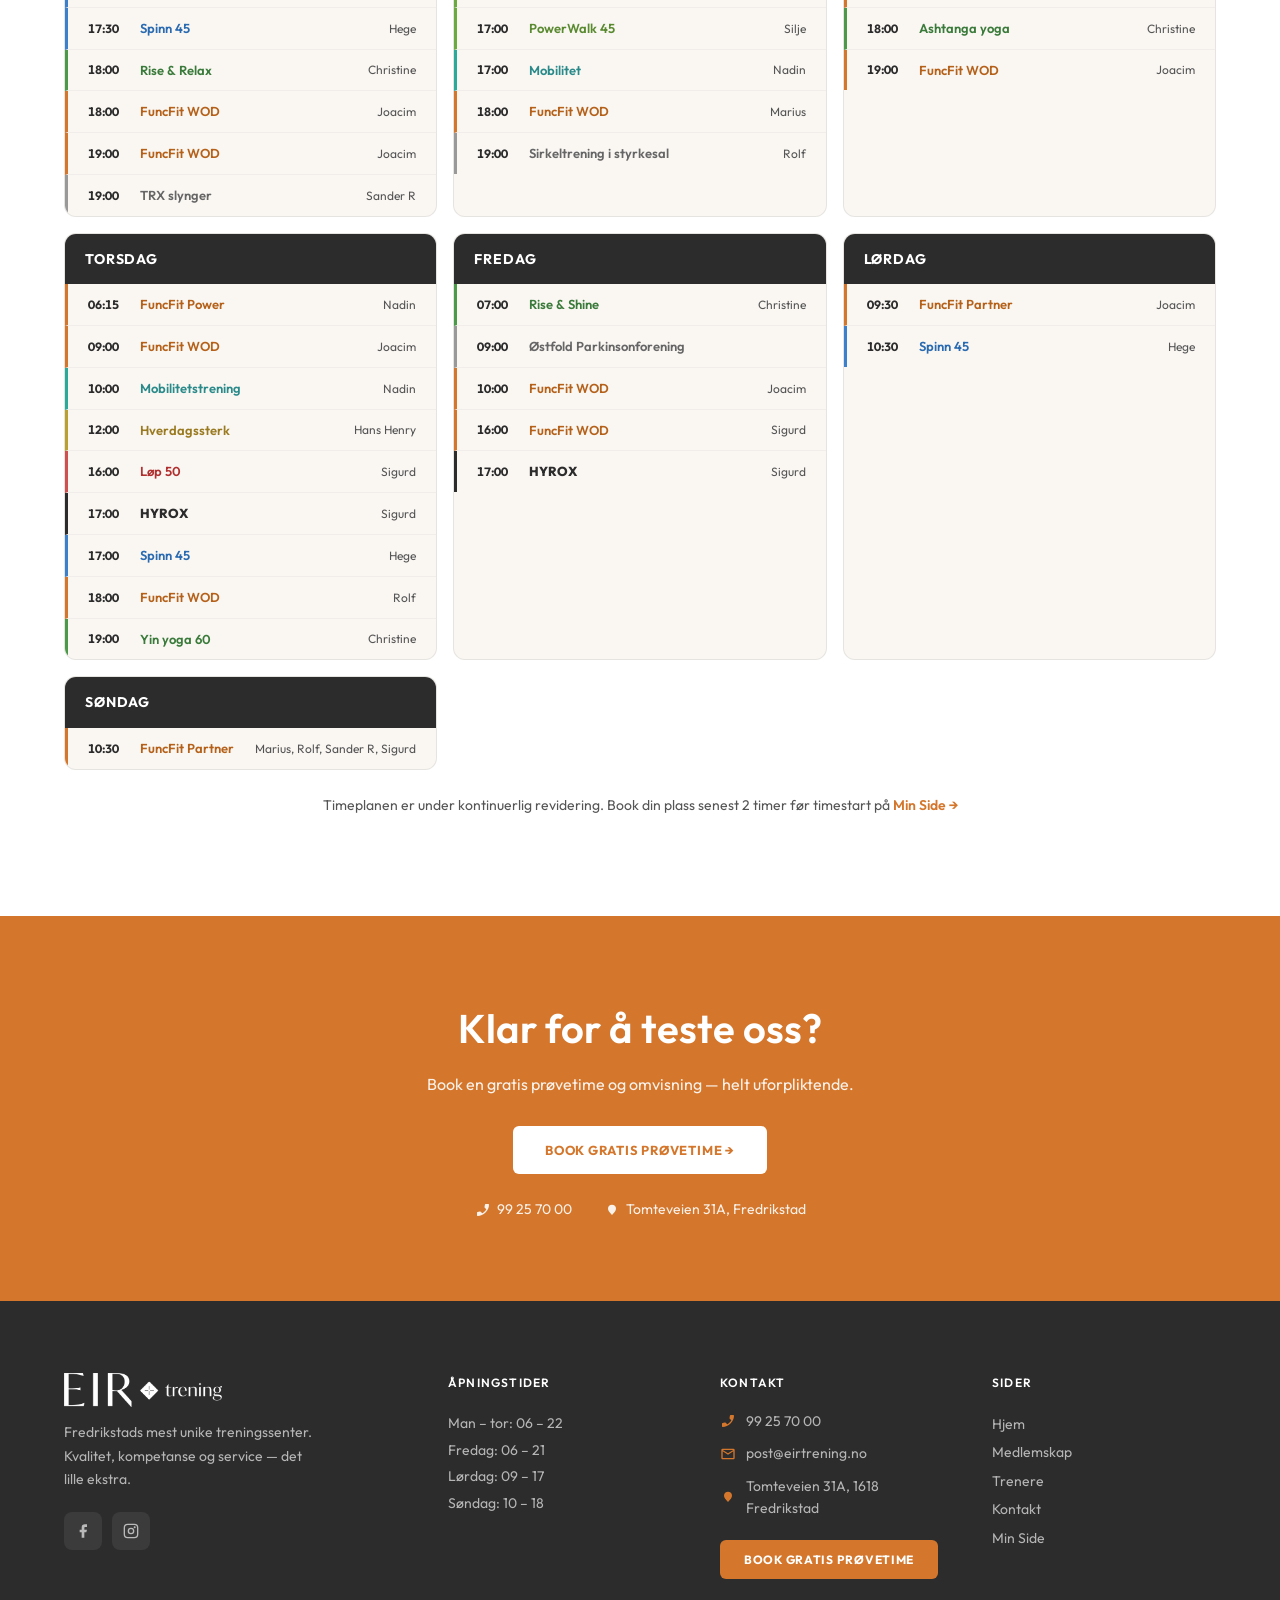
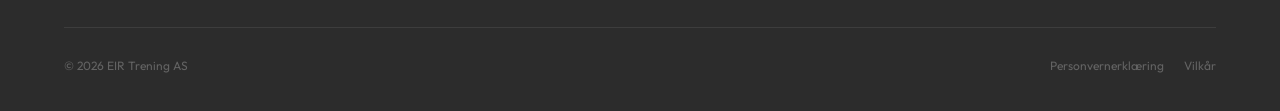
==== commit 9e771488: "Reorder benefit cards: alternating image/plain pattern New order with every other card having a back" ====
--- a/index.html
+++ b/index.html
@@ -156,13 +156,6 @@
         <p class="section-subtitle">Alt er lagt til rette for at du skal fokusere på treningen og nyte hver eneste gang du besøker oss.</p>
       </div>
       <div class="benefits-grid fade-up">
-        <div class="benefit-card">
-          <div class="benefit-icon">
-            <svg viewBox="0 0 24 24"><path d="M12 4v16m-4-4l4 4 4-4"/><circle cx="6" cy="8" r="2"/><circle cx="18" cy="8" r="2"/><path d="M2 8h4m12 0h4"/></svg>
-          </div>
-          <h3>40+ gruppetimer per uke</h3>
-          <p>FuncFit, HYROX, boksing, yoga, spinning og mye mer. Noe for enhver smak.</p>
-        </div>
         <div class="benefit-card" style="--bg-img:url('images/eir jaccuzi og kuldekulp.jpg')">
           <div class="benefit-bg"></div>
           <div class="benefit-icon">
@@ -171,6 +164,13 @@
           <h3>Jacuzzi, badstue & kuldekulper</h3>
           <p>Premium restitusjon inkludert i alle medlemskap. Perfekt etter en hard økt.</p>
         </div>
+        <div class="benefit-card">
+          <div class="benefit-icon">
+            <svg viewBox="0 0 24 24"><path d="M12 4v16m-4-4l4 4 4-4"/><circle cx="6" cy="8" r="2"/><circle cx="18" cy="8" r="2"/><path d="M2 8h4m12 0h4"/></svg>
+          </div>
+          <h3>40+ gruppetimer per uke</h3>
+          <p>FuncFit, HYROX, boksing, yoga, spinning og mye mer. Noe for enhver smak.</p>
+        </div>
         <div class="benefit-card" style="--bg-img:url('images/eir frokost.jpg')">
           <div class="benefit-bg"></div>
           <div class="benefit-icon">
@@ -181,17 +181,18 @@
         </div>
         <div class="benefit-card">
           <div class="benefit-icon">
+            <svg viewBox="0 0 24 24"><path d="M3 6l3 1v10l-3 1"/><path d="M21 6l-3 1v10l3 1"/><path d="M6 7h12v10H6z"/><path d="M10 11h4"/><path d="M12 9v4"/></svg>
+          </div>
+          <h3>Vi vasker treningstøyet ditt</h3>
+          <p>Med All Inclusive trenger du aldri tenke på treningstøy. Vi ordner alt.</p>
+        </div>
+        <div class="benefit-card" style="--bg-img:url('images/eir resepsjon.jpg')">
+          <div class="benefit-bg"></div>
+          <div class="benefit-icon">
             <svg viewBox="0 0 24 24"><path d="M16 21v-2a4 4 0 00-4-4H6a4 4 0 00-4 4v2"/><circle cx="9" cy="7" r="4"/><path d="M22 21v-2a4 4 0 00-3-3.87"/><path d="M16 3.13a4 4 0 010 7.75"/></svg>
           </div>
           <h3>Alltid bemannet</h3>
           <p>Vi er ikke et ubemannet senter. Det er alltid noen her for å hjelpe deg.</p>
-        </div>
-        <div class="benefit-card">
-          <div class="benefit-icon">
-            <svg viewBox="0 0 24 24"><path d="M3 6l3 1v10l-3 1"/><path d="M21 6l-3 1v10l3 1"/><path d="M6 7h12v10H6z"/><path d="M10 11h4"/><path d="M12 9v4"/></svg>
-          </div>
-          <h3>Vi vasker treningstøyet ditt</h3>
-          <p>Med All Inclusive trenger du aldri tenke på treningstøy. Vi ordner alt.</p>
         </div>
         <div class="benefit-card">
           <div class="benefit-icon">
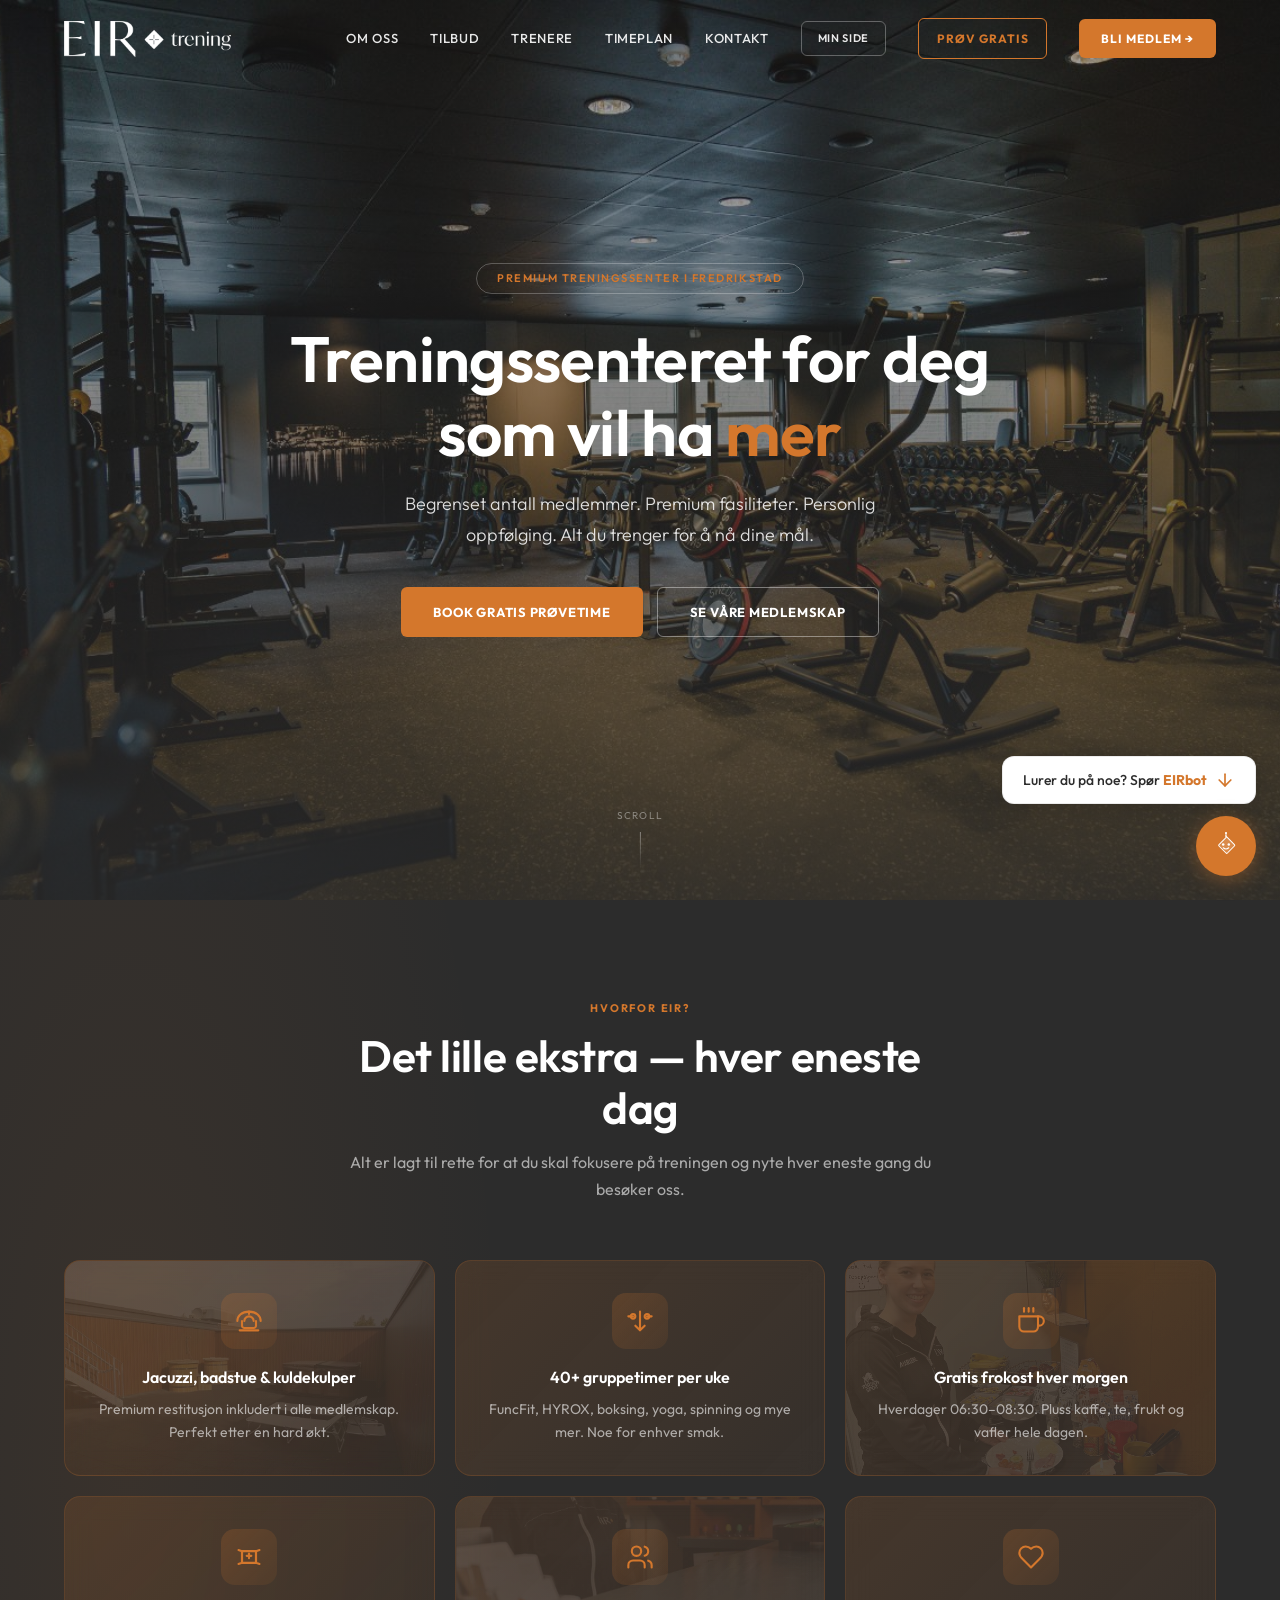
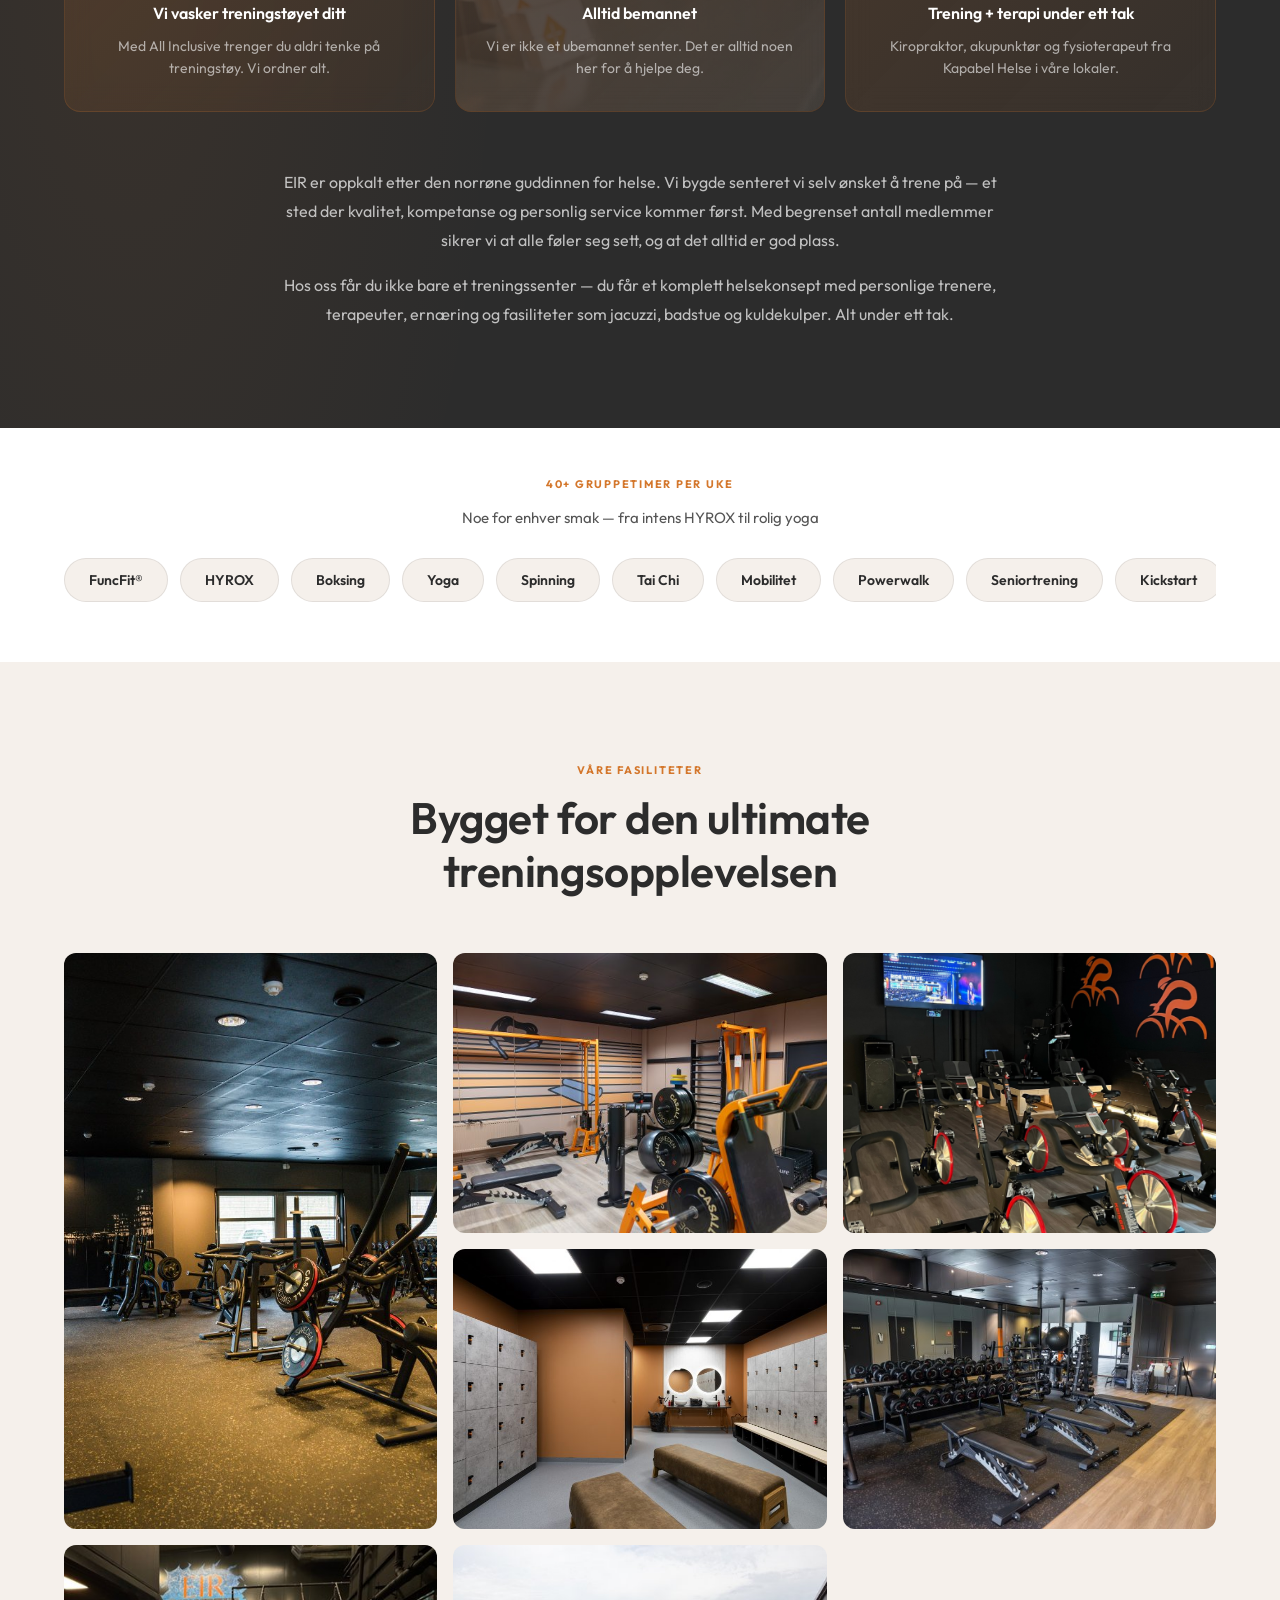
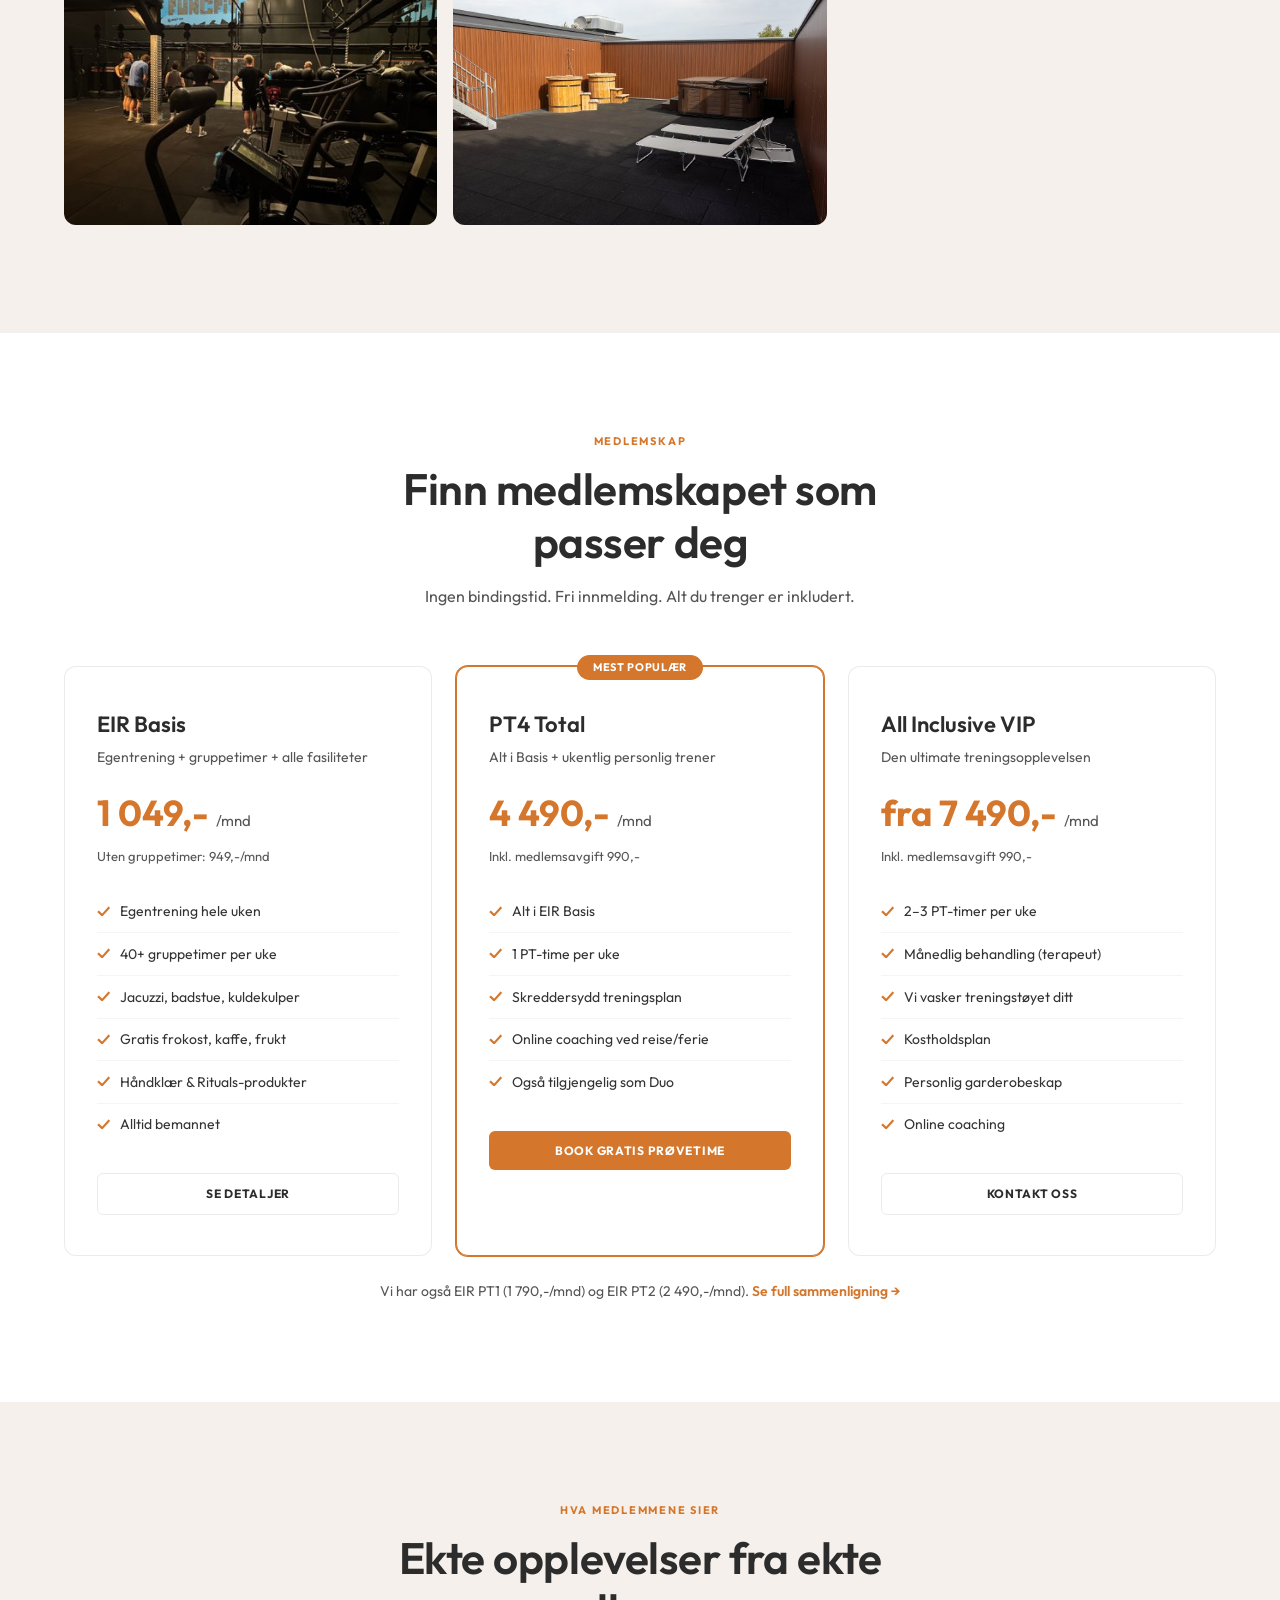
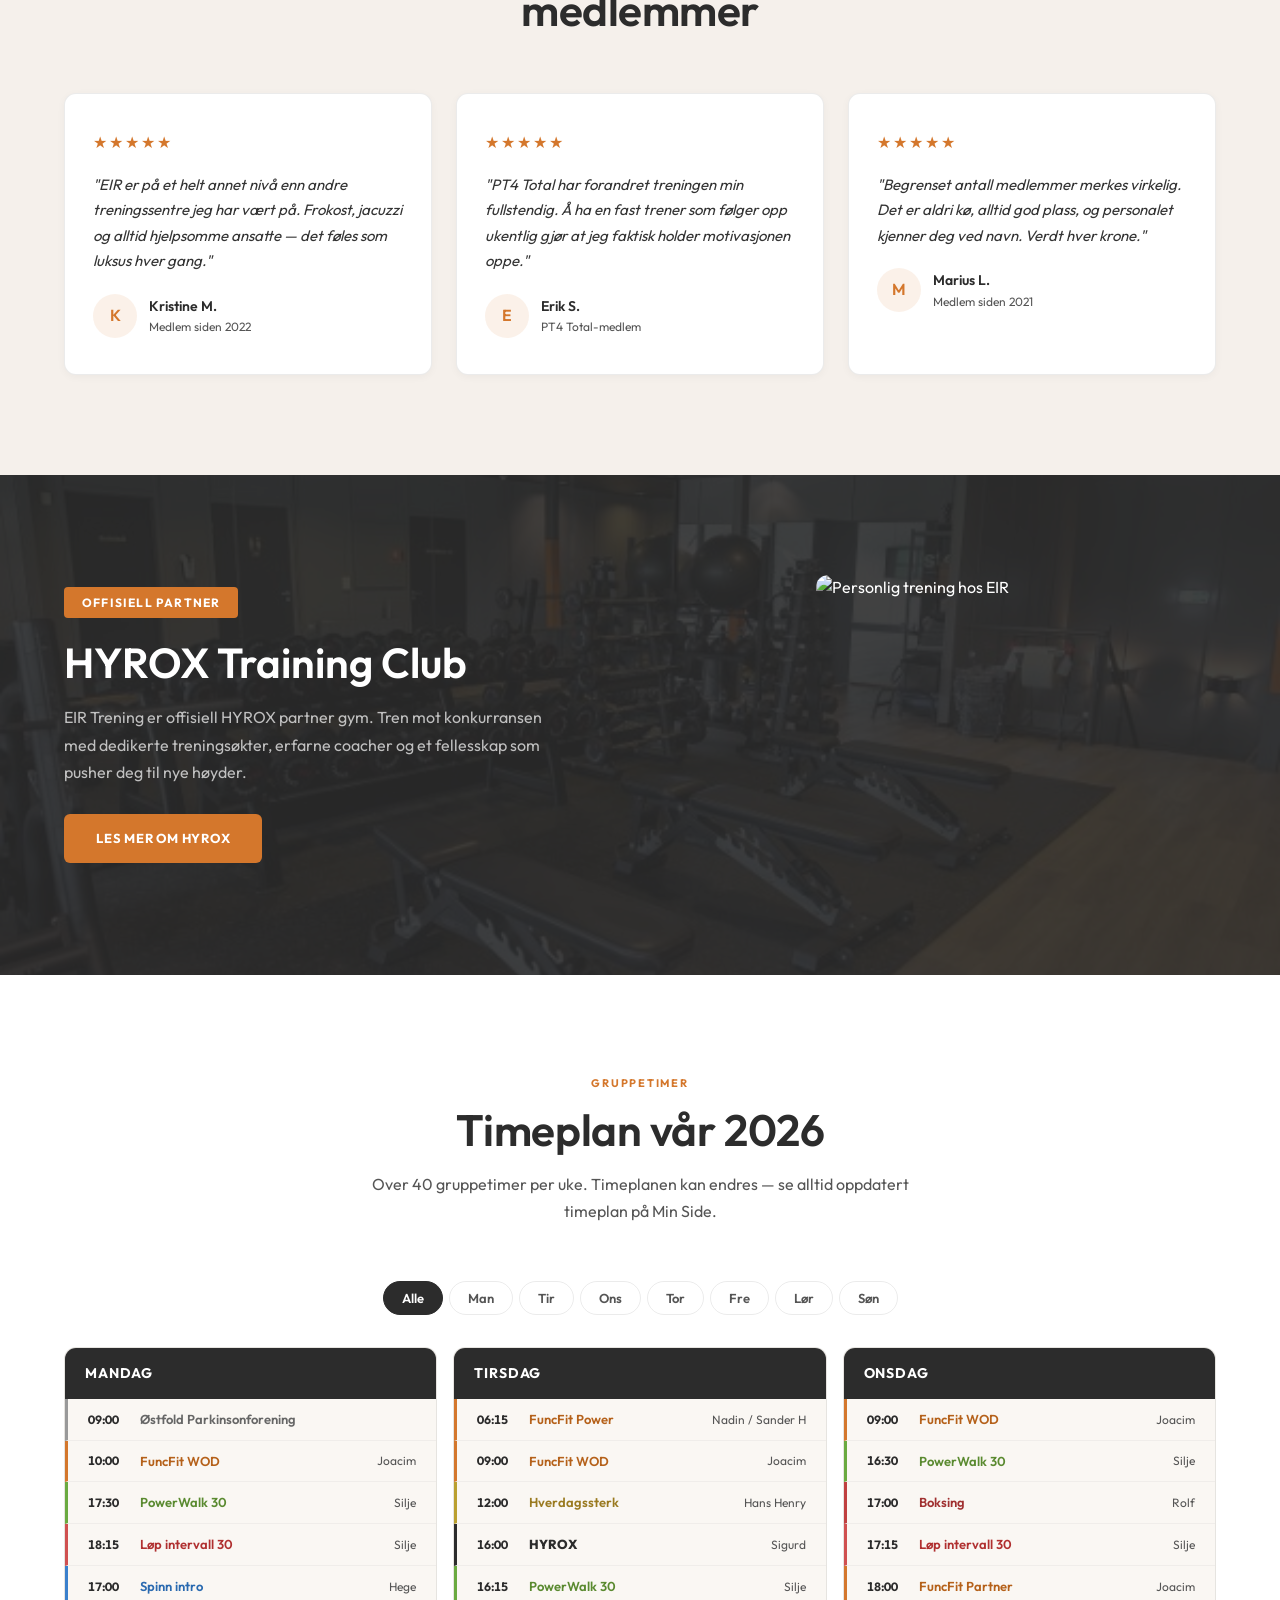
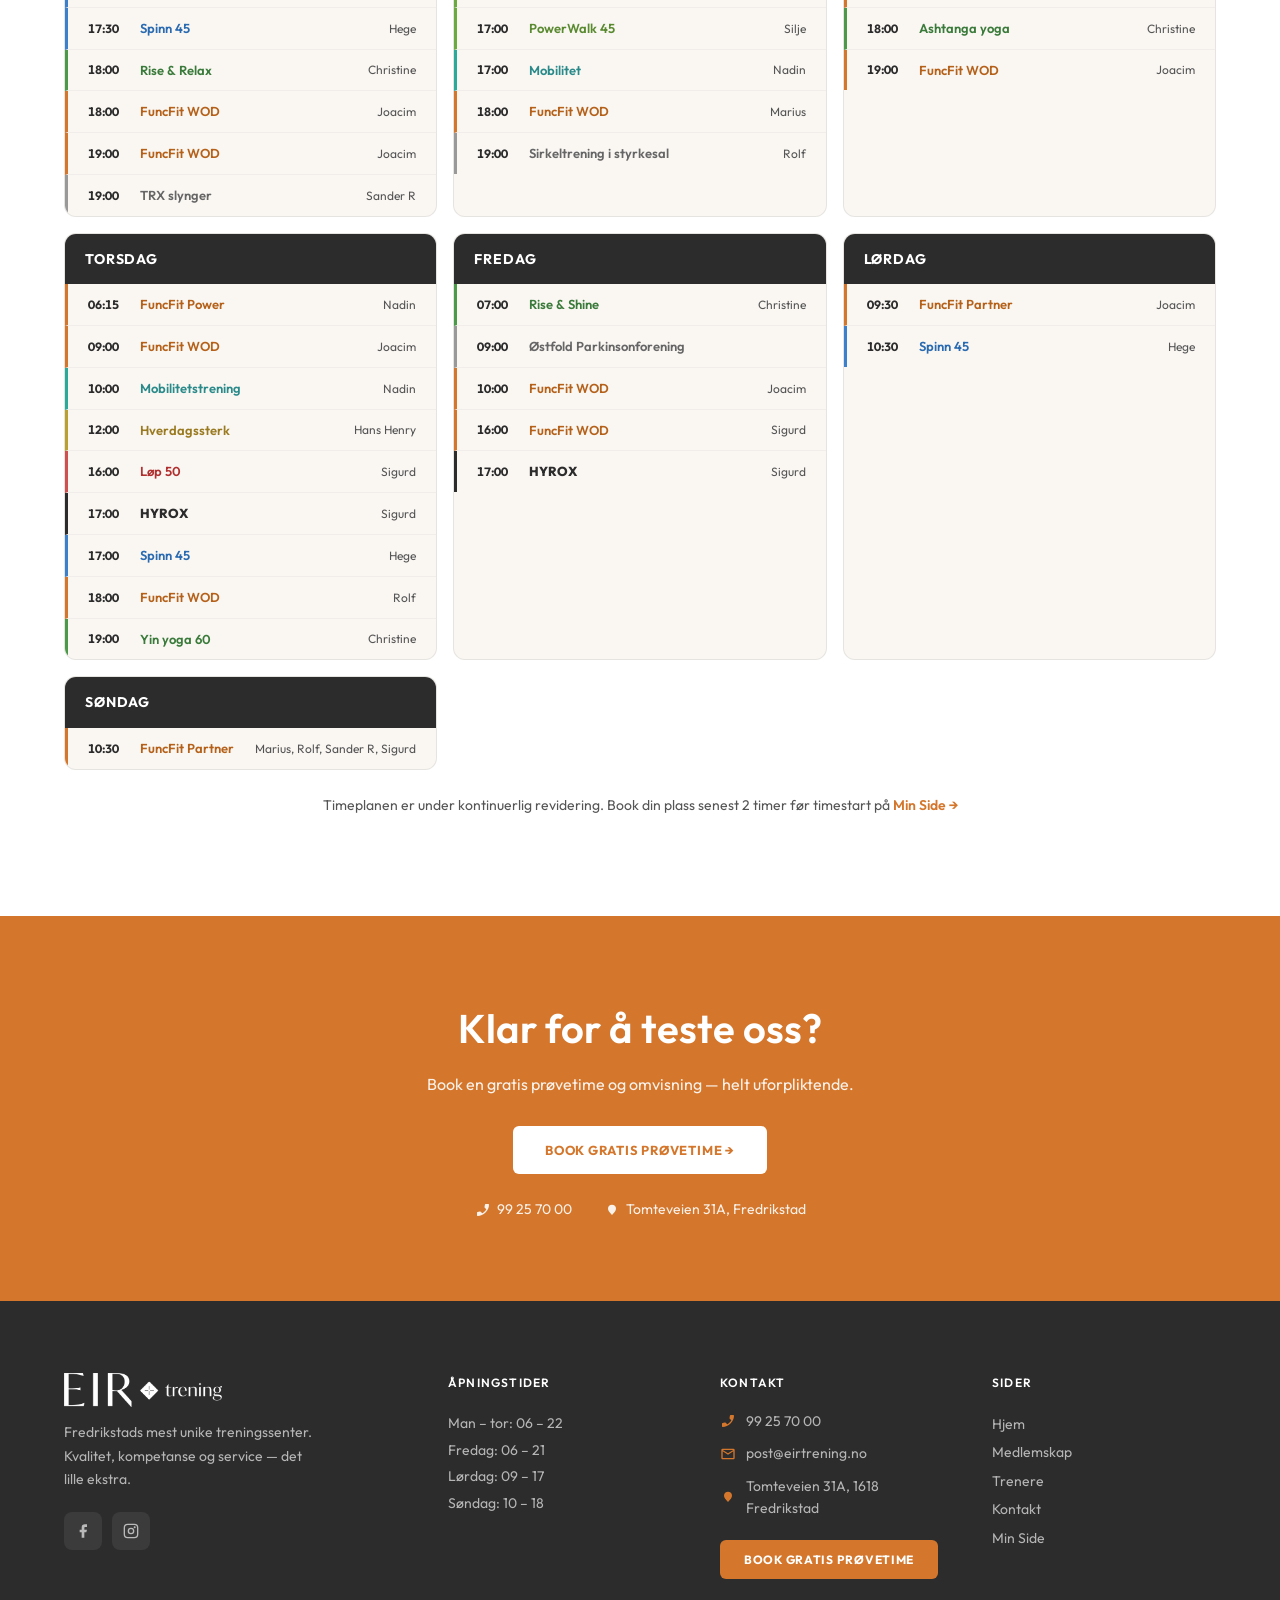
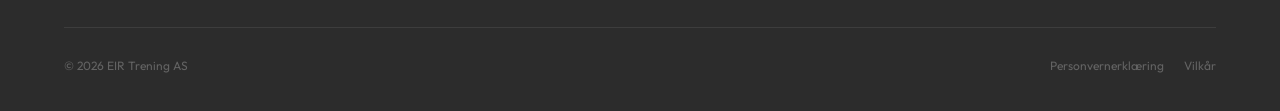
==== commit 239bfb18: "Add Les mer accordion to all training cards, deep-link from homepage - All 10 training form cards no" ====
--- a/index.html
+++ b/index.html
@@ -218,16 +218,16 @@
         <p style="font-size:15px;color:var(--dark-soft)">Noe for enhver smak — fra intens HYROX til rolig yoga</p>
       </div>
       <div class="training-ticker fade-up">
-        <a href="tilbud.html#treningsformer" class="ticker-item">FuncFit®</a>
-        <a href="tilbud.html#treningsformer" class="ticker-item">HYROX</a>
-        <a href="tilbud.html#treningsformer" class="ticker-item">Boksing</a>
-        <a href="tilbud.html#treningsformer" class="ticker-item">Yoga</a>
-        <a href="tilbud.html#treningsformer" class="ticker-item">Spinning</a>
-        <a href="tilbud.html#treningsformer" class="ticker-item">Tai Chi</a>
-        <a href="tilbud.html#treningsformer" class="ticker-item">Mobilitet</a>
-        <a href="tilbud.html#treningsformer" class="ticker-item">Powerwalk</a>
-        <a href="tilbud.html#treningsformer" class="ticker-item">Seniortrening</a>
-        <a href="tilbud.html#treningsformer" class="ticker-item">Kickstart</a>
+        <a href="tilbud.html#funcfit" class="ticker-item">FuncFit®</a>
+        <a href="tilbud.html#hyrox" class="ticker-item">HYROX</a>
+        <a href="tilbud.html#boksing" class="ticker-item">Boksing</a>
+        <a href="tilbud.html#yoga" class="ticker-item">Yoga</a>
+        <a href="tilbud.html#spinning" class="ticker-item">Spinning</a>
+        <a href="tilbud.html#taichi" class="ticker-item">Tai Chi</a>
+        <a href="tilbud.html#mobilitet" class="ticker-item">Mobilitet</a>
+        <a href="tilbud.html#powerwalk" class="ticker-item">Powerwalk</a>
+        <a href="tilbud.html#seniortrening" class="ticker-item">Seniortrening</a>
+        <a href="tilbud.html#kickstart" class="ticker-item">Kickstart</a>
       </div>
     </div>
   </section>
--- a/styles.css
+++ b/styles.css
@@ -1395,6 +1395,36 @@
   object-fit: cover;
 }
 
+.trainer-placeholder {
+  display: flex;
+  align-items: center;
+  justify-content: center;
+  background: linear-gradient(135deg, var(--warm-bg) 0%, #e8e0d8 100%);
+}
+
+.trainer-placeholder svg {
+  width: 64px;
+  height: 64px;
+  fill: none;
+  stroke: rgba(0,0,0,0.15);
+  stroke-width: 1.5;
+  stroke-linecap: round;
+  stroke-linejoin: round;
+}
+
+.trainer-contact {
+  display: flex;
+  flex-direction: column;
+  gap: 4px;
+  margin: 8px 0 12px;
+  font-size: 13px;
+}
+
+.trainer-contact a {
+  color: var(--orange);
+  font-weight: 500;
+}
+
 .trainer-info {
   padding: 24px;
 }
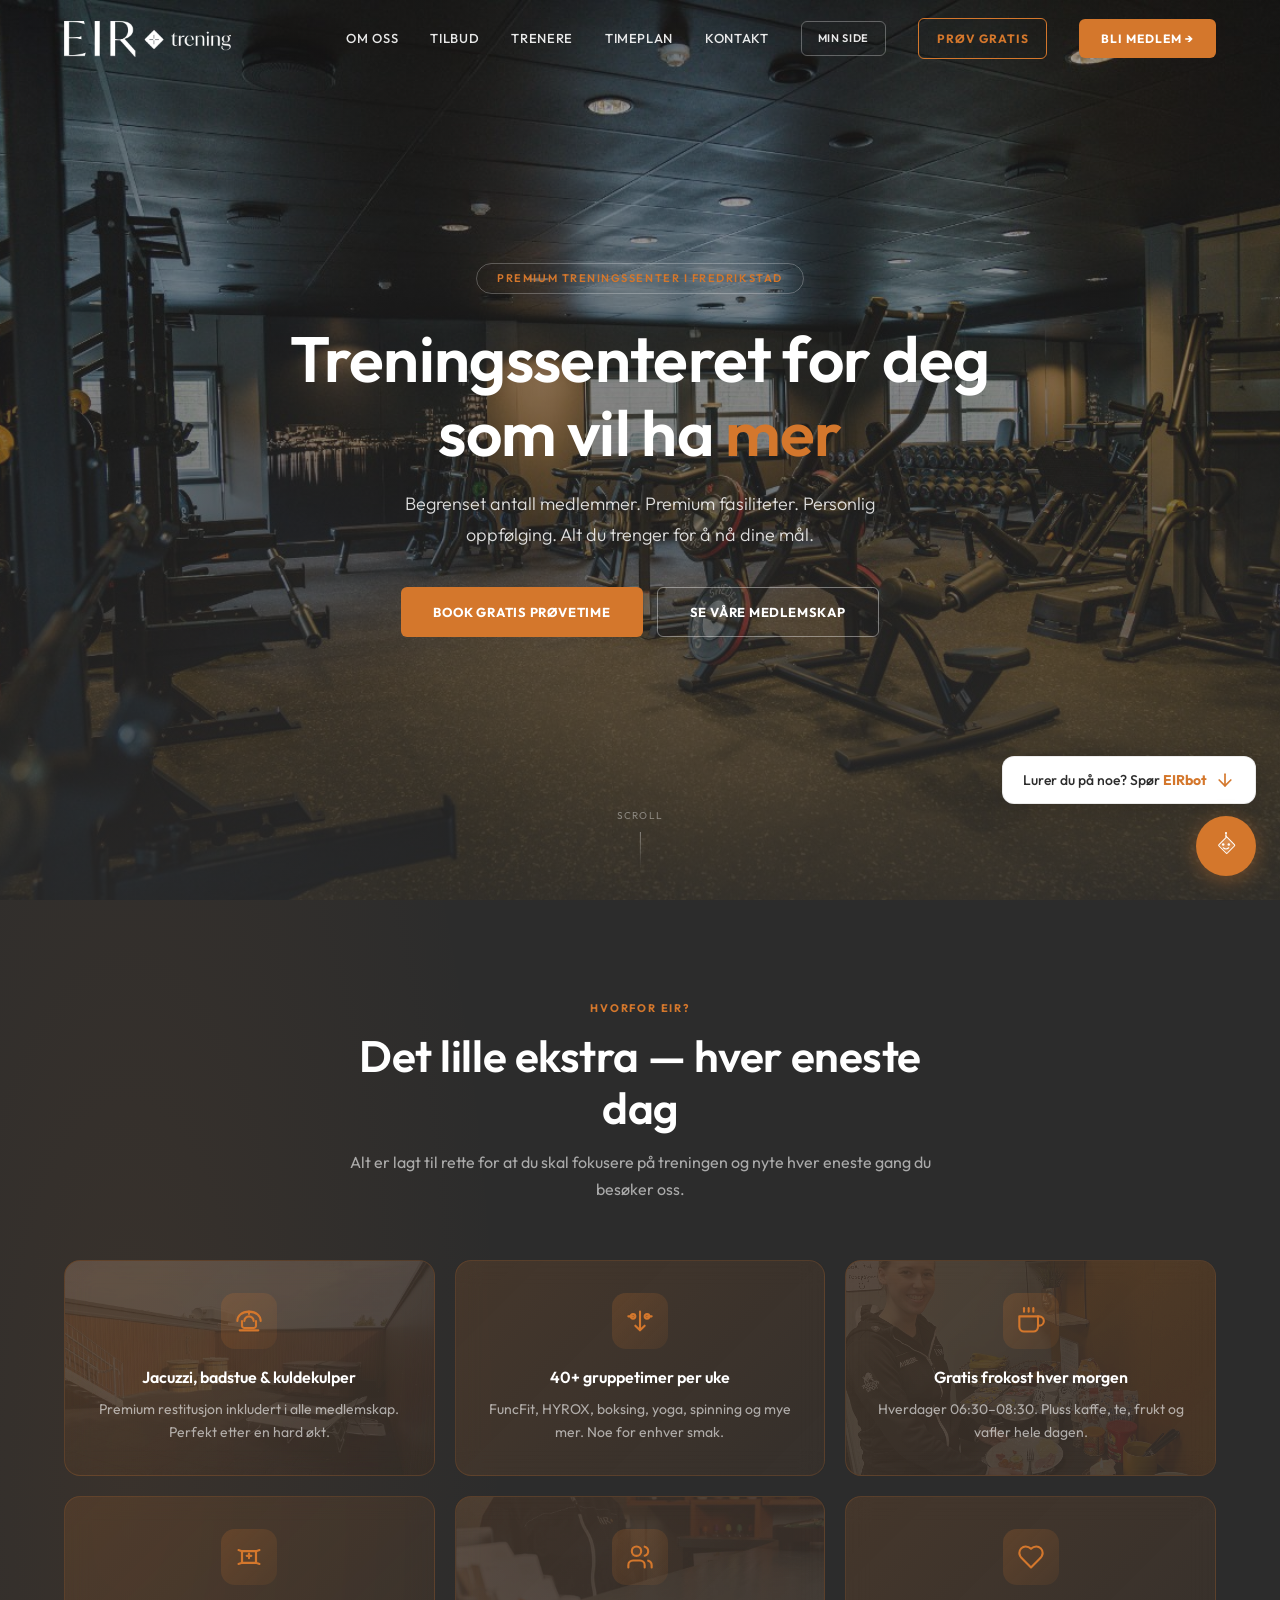
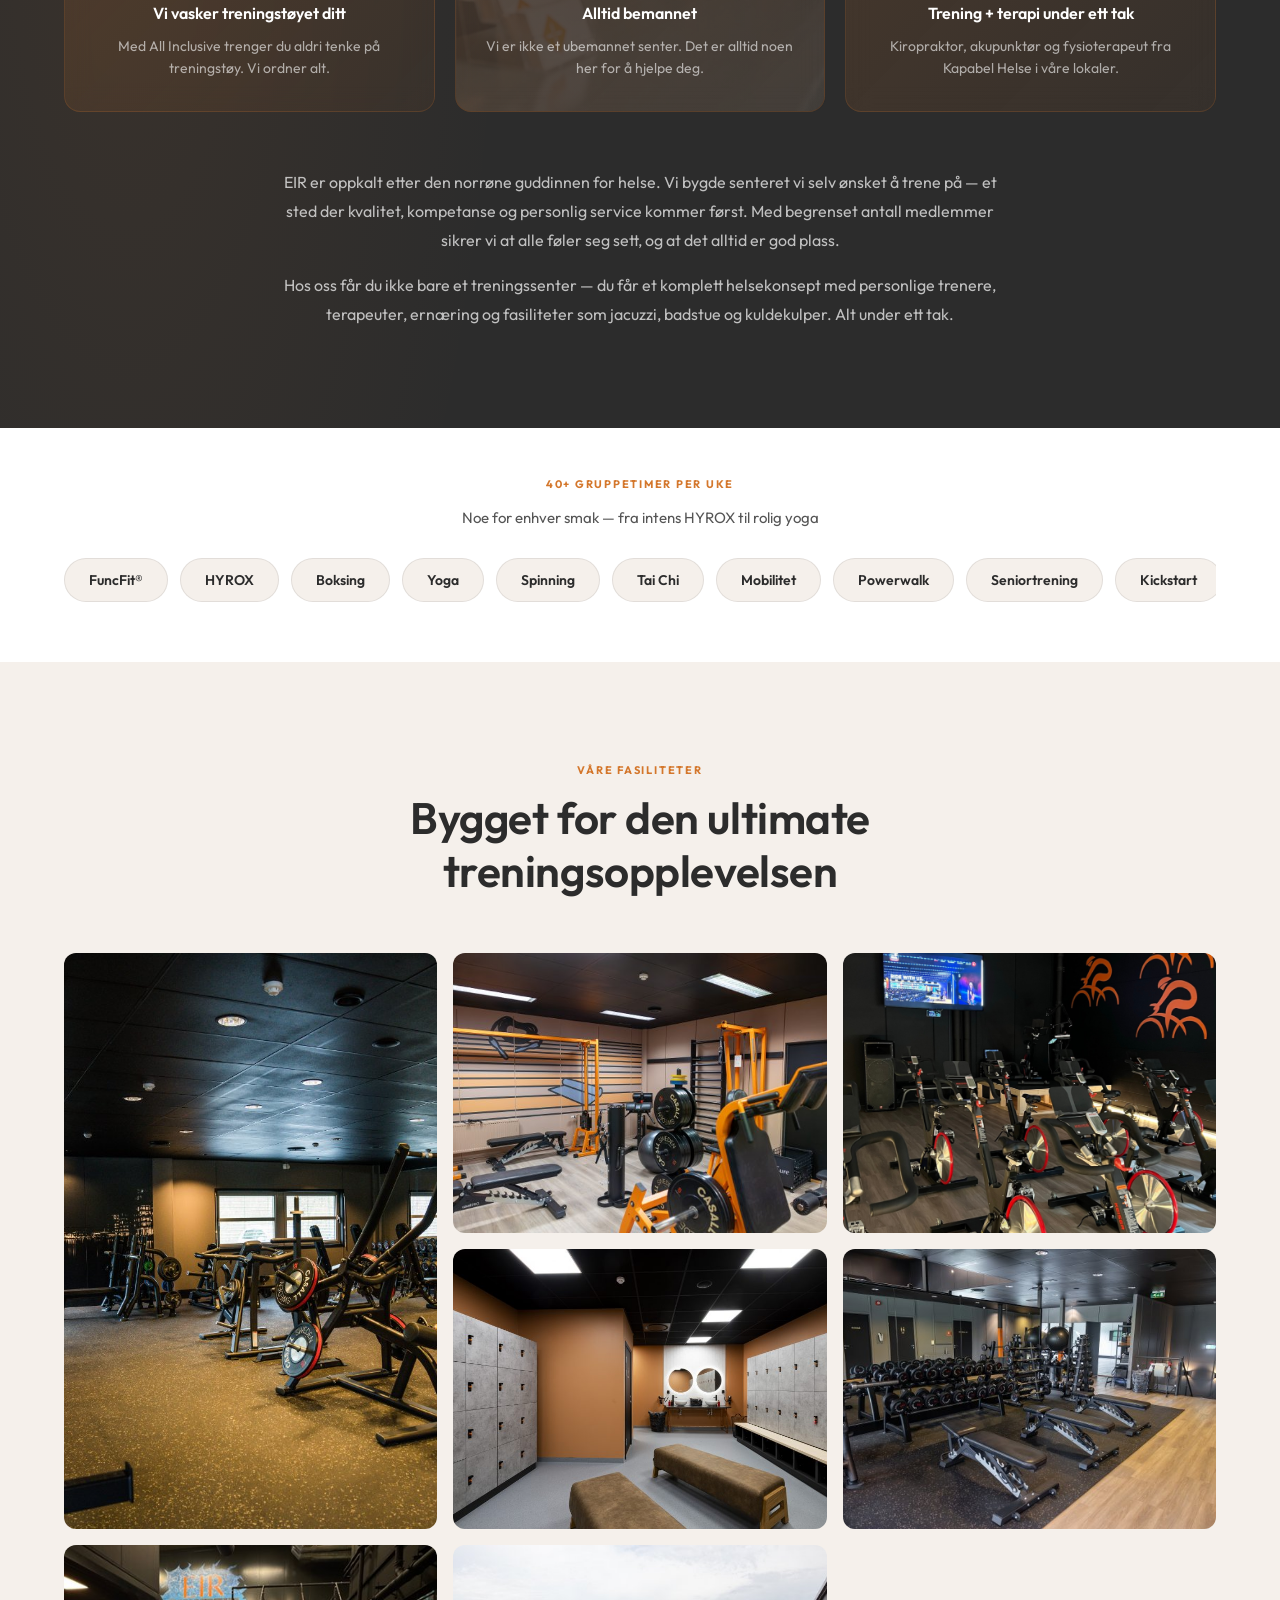
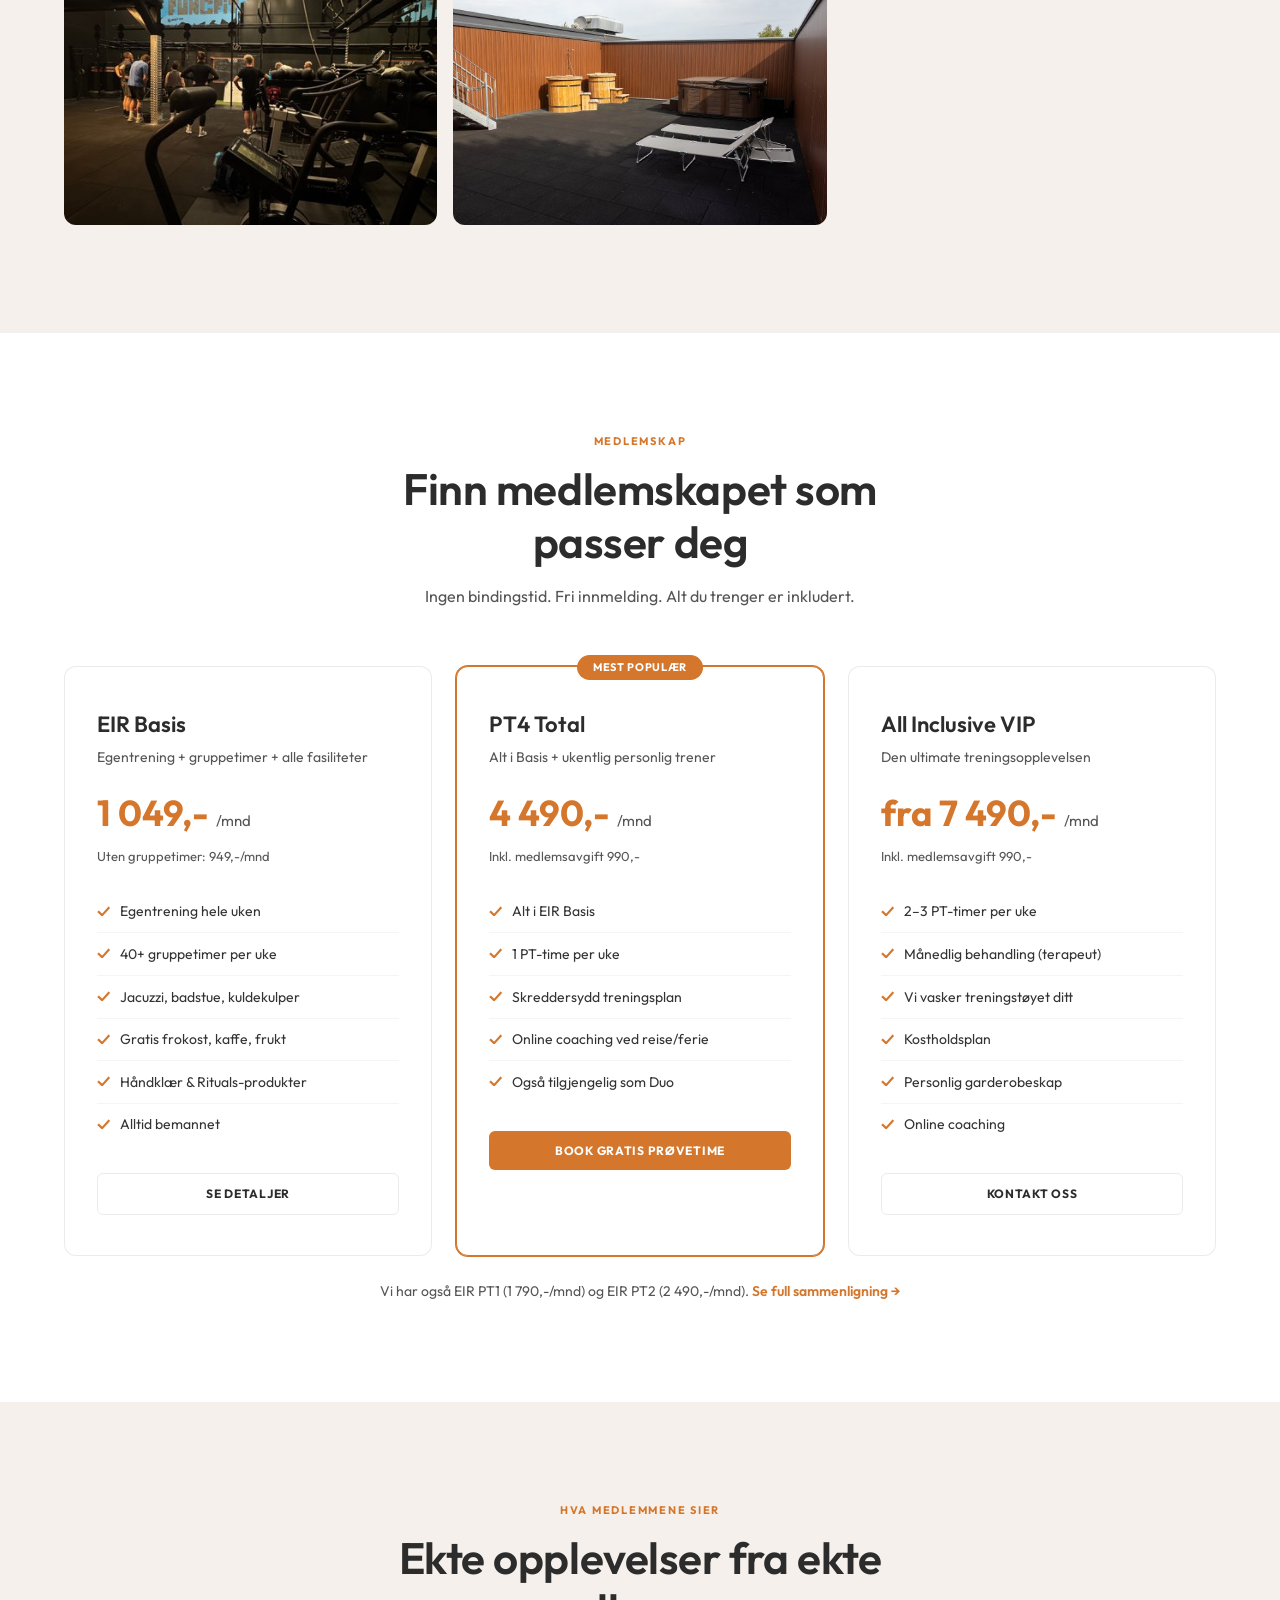
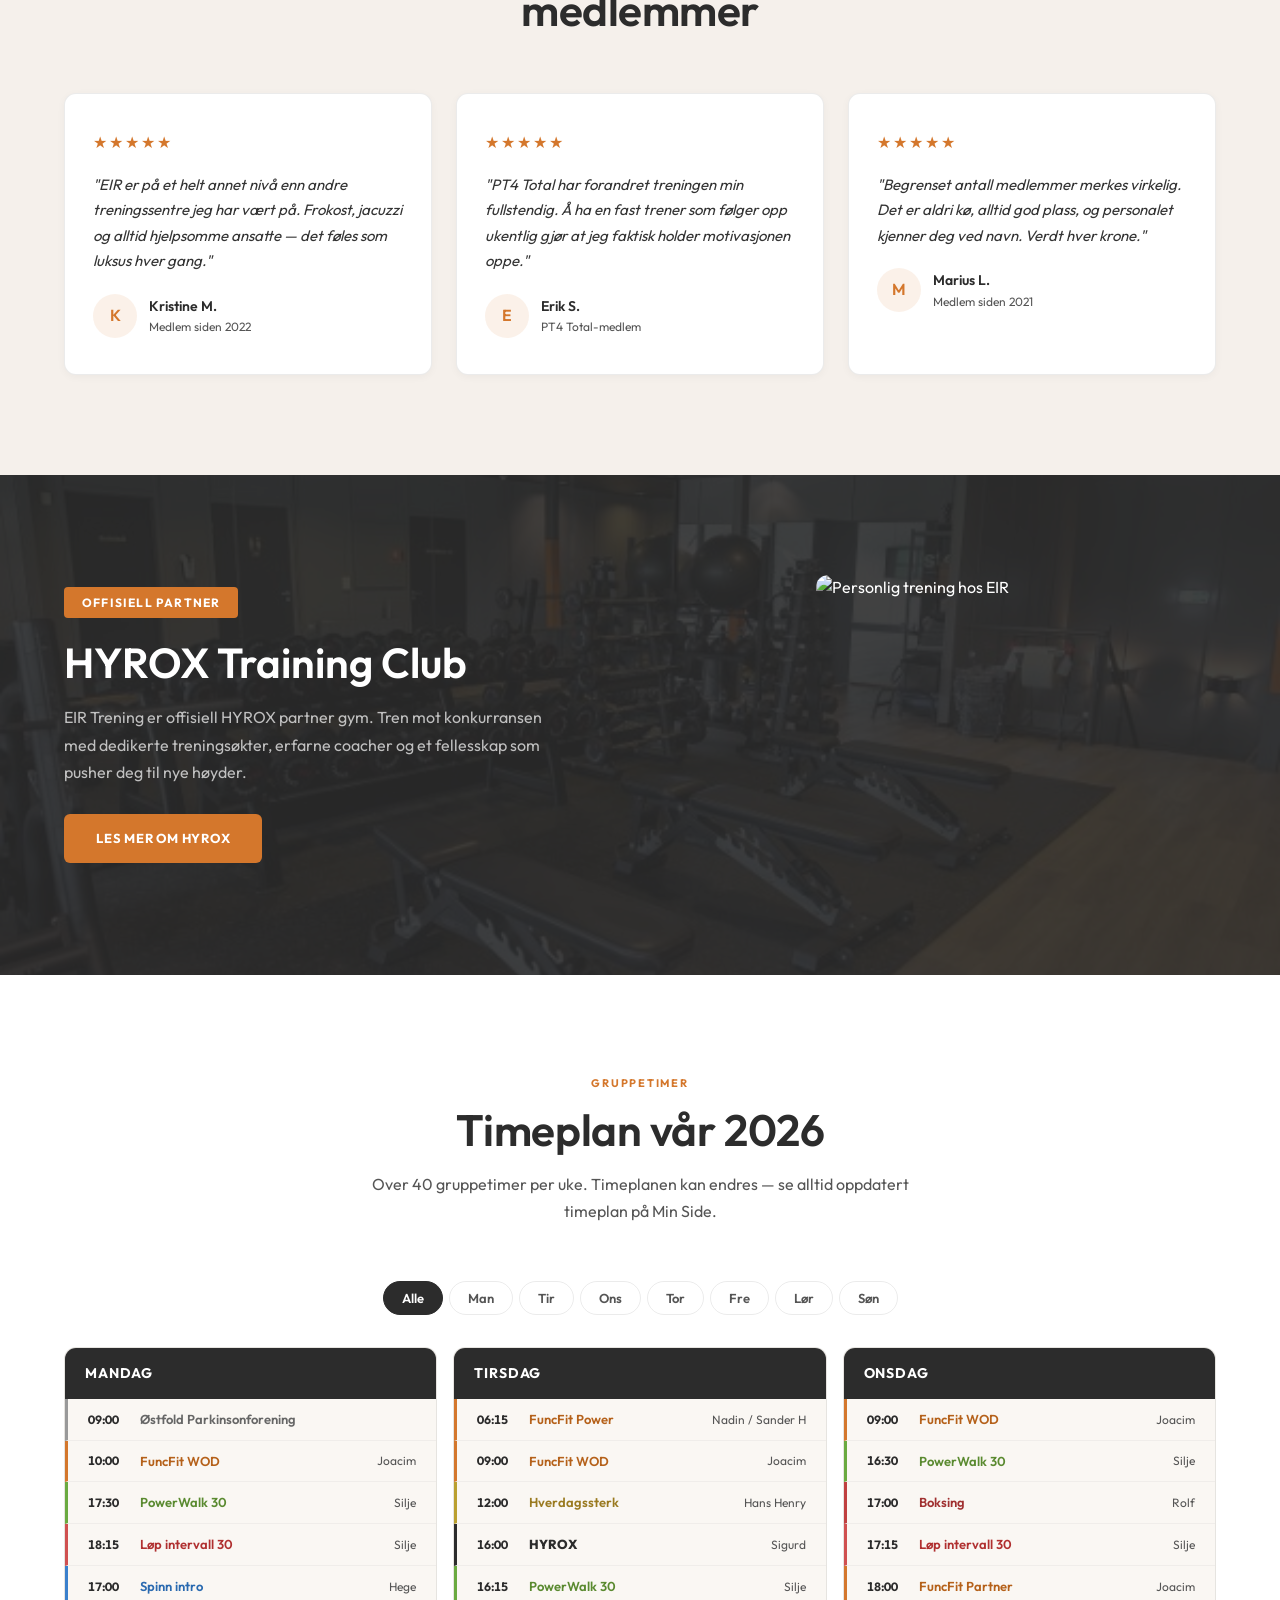
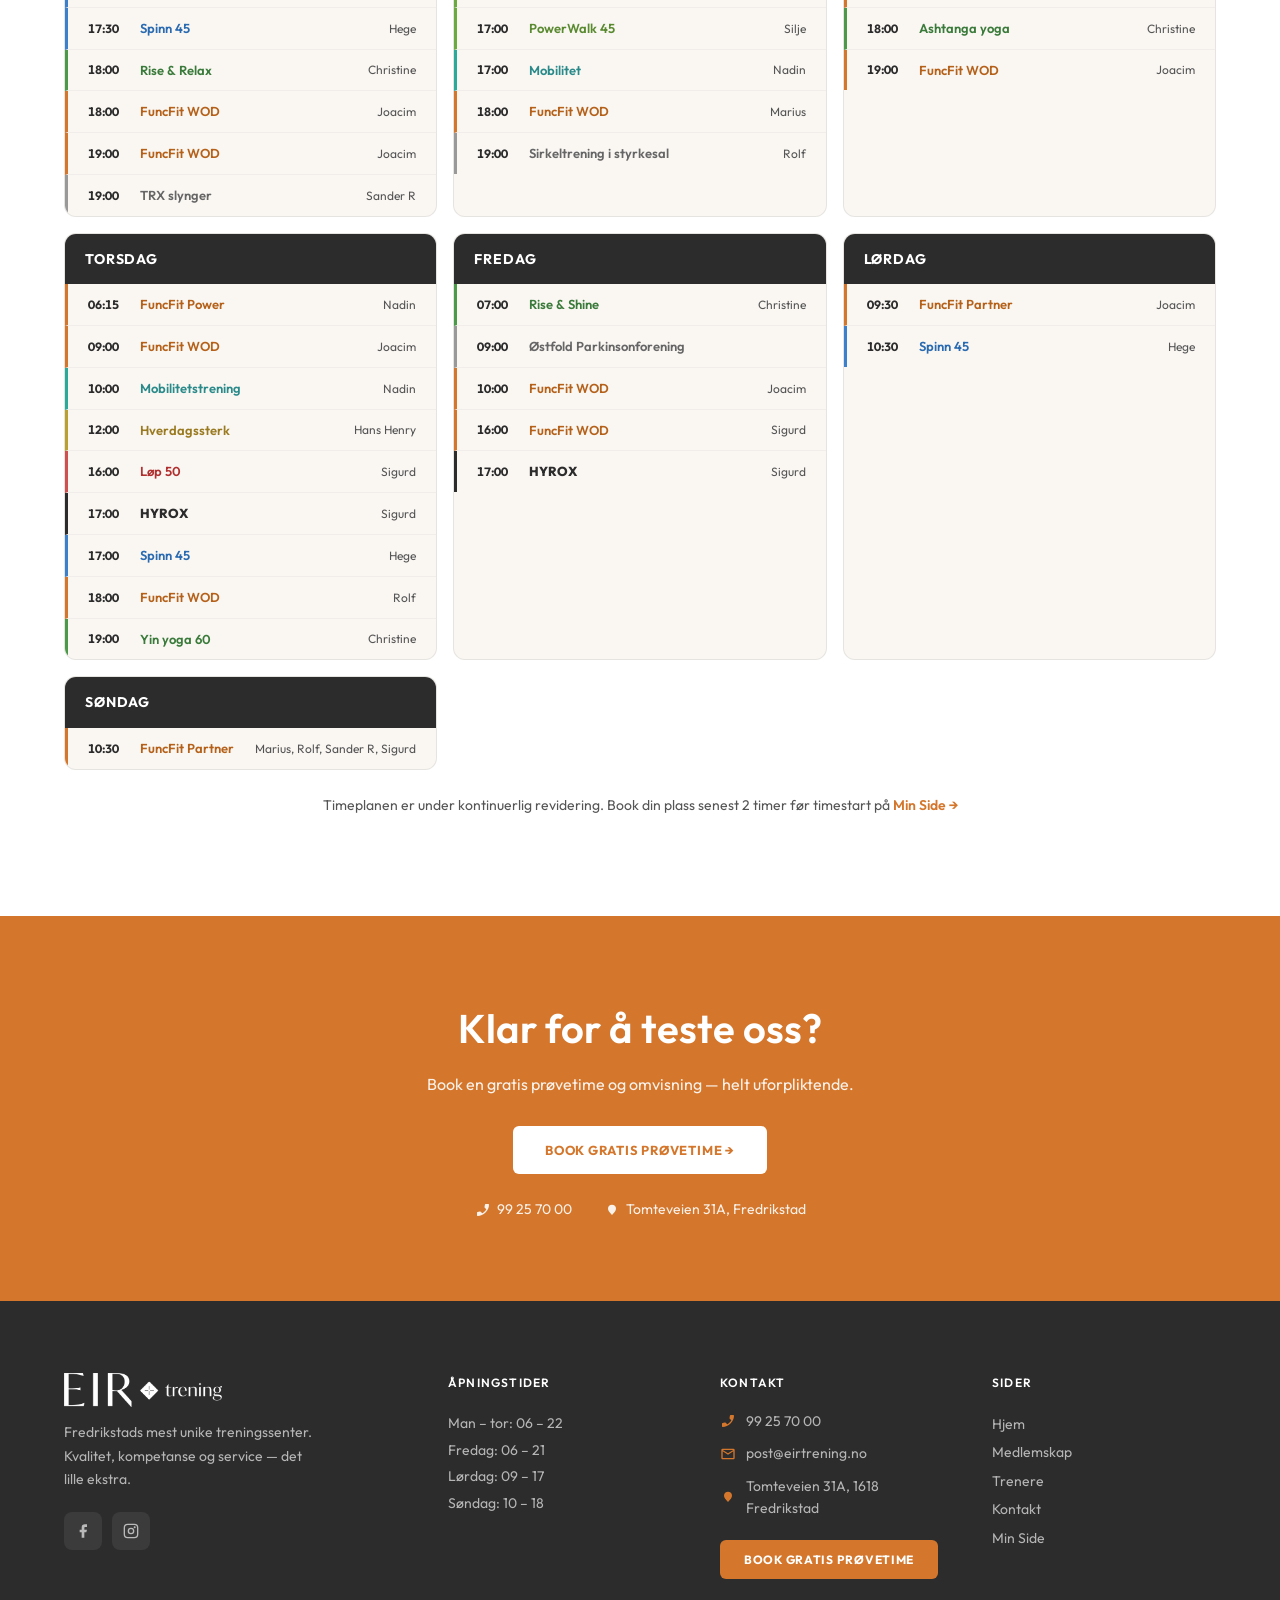
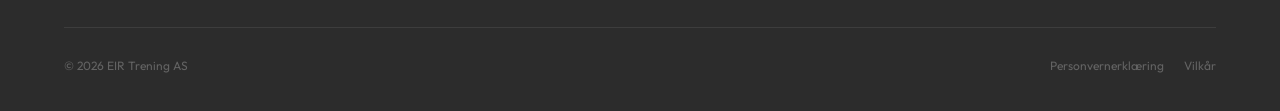
==== commit f75bac17: "Drastically reduce mobile scroll length - Benefits: 2-column grid on mobile (was 1), smaller cards -" ====
--- a/index.html
+++ b/index.html
@@ -611,15 +611,35 @@
     document.querySelectorAll('.fade-up').forEach(el => observer.observe(el));
 
     // Schedule day tabs
+    const dayMap = ['son','man','tir','ons','tor','fre','lor'];
+    const isMobile = window.innerWidth <= 768;
+    const today = dayMap[new Date().getDay()];
+
+    function showScheduleDay(day) {
+      document.querySelectorAll('.schedule-tab').forEach(t => t.classList.remove('active'));
+      const activeTab = document.querySelector(`.schedule-tab[data-day="${day}"]`);
+      if (activeTab) activeTab.classList.add('active');
+      document.querySelectorAll('.schedule-day').forEach(d => {
+        if (day === 'all') {
+          d.style.display = '';
+          d.classList.add('mobile-visible');
+        } else {
+          const match = d.dataset.day === day;
+          d.style.display = match ? '' : 'none';
+          d.classList.toggle('mobile-visible', match);
+        }
+      });
+    }
+
+    // On mobile: show today only. On desktop: show all.
+    if (isMobile) {
+      showScheduleDay(today);
+    } else {
+      document.querySelectorAll('.schedule-day').forEach(d => d.classList.add('mobile-visible'));
+    }
+
     document.querySelectorAll('.schedule-tab').forEach(tab => {
-      tab.addEventListener('click', () => {
-        document.querySelectorAll('.schedule-tab').forEach(t => t.classList.remove('active'));
-        tab.classList.add('active');
-        const day = tab.dataset.day;
-        document.querySelectorAll('.schedule-day').forEach(d => {
-          d.style.display = (day === 'all' || d.dataset.day === day) ? '' : 'none';
-        });
-      });
+      tab.addEventListener('click', () => showScheduleDay(tab.dataset.day));
     });
 
     // Smooth scroll
--- a/styles.css
+++ b/styles.css
@@ -1764,6 +1764,7 @@
 }
 
 @media (max-width: 768px) {
+  /* ---- Nav mobile menu ---- */
   .nav-links {
     display: none;
     position: fixed;
@@ -1775,7 +1776,8 @@
     backdrop-filter: blur(10px);
     flex-direction: column;
     justify-content: center;
-    gap: 28px;
+    align-items: center;
+    gap: 20px;
     z-index: 999;
   }
 
@@ -1786,17 +1788,125 @@
     color: var(--white) !important;
   }
 
+  .nav-cta, .nav-cta-secondary, .nav-minside {
+    font-size: 14px !important;
+    padding: 12px 24px !important;
+  }
+
+  .nav-minside {
+    border-color: rgba(255,255,255,0.3) !important;
+    color: rgba(255,255,255,0.7) !important;
+  }
+
   .nav-toggle { display: flex; }
 
-  .benefits-grid { grid-template-columns: 1fr; }
-  .facilities-grid { grid-template-columns: 1fr 1fr; }
+  /* ---- General spacing ---- */
+  section { padding: 60px 0 !important; }
+  .container { padding: 0 16px; }
+  .section-title { font-size: 26px; }
+  .section-subtitle { font-size: 14px; }
+  .section-label { font-size: 11px; }
+
+  /* ---- Hero ---- */
+  .hero { min-height: 85vh; }
+  .hero h1 { font-size: 28px; }
+  .hero p { font-size: 15px; }
+  .hero-badge { font-size: 10px; padding: 5px 14px; margin-bottom: 20px; }
+  .hero-buttons { flex-direction: column; align-items: center; gap: 10px; }
+  .hero-buttons .btn { width: 100%; justify-content: center; }
+
+  /* ---- Page hero (subpages) ---- */
+  .page-hero h1 { font-size: 26px; }
+  .page-hero p { font-size: 14px; }
+
+  /* ---- Benefits grid ---- */
+  .benefits-grid { grid-template-columns: repeat(2, 1fr); gap: 10px; }
+  .benefit-card { padding: 20px 14px; }
+  .benefit-icon { width: 42px; height: 42px; border-radius: 10px; margin-bottom: 10px; }
+  .benefit-icon svg { width: 22px; height: 22px; }
+  .benefit-card h3 { font-size: 13px; margin-bottom: 4px; }
+  .benefit-card p { font-size: 11px; line-height: 1.5; }
+
+  /* ---- Training ticker ---- */
+  .training-ticker { gap: 8px; }
+  .ticker-item { padding: 8px 16px; font-size: 13px; }
+
+  /* ---- Facilities gallery ---- */
+  .facilities-grid {
+    grid-template-columns: 1fr 1fr;
+    gap: 8px;
+  }
+  .facility-item { flex: 0 0 260px; }
   .facility-item.tall { grid-row: auto; aspect-ratio: 4/3; }
+  .facility-overlay { padding: 16px; opacity: 1; }
+  .facility-overlay span { font-size: 13px; }
+
+  /* ---- Pricing cards — horizontal scroll ---- */
+  .pricing-cards {
+    display: flex !important;
+    overflow-x: auto;
+    scroll-snap-type: x mandatory;
+    gap: 12px;
+    padding-bottom: 8px;
+  }
+  .pricing-card {
+    flex: 0 0 80vw;
+    max-width: 320px;
+    scroll-snap-align: start;
+    padding: 24px 20px;
+  }
+
+  /* ---- Comparison table ---- */
+  .comparison-table-wrapper { font-size: 12px; }
+  .comparison-table thead th { padding: 10px 6px; font-size: 10px; }
+  .comparison-table tbody td { padding: 8px 4px; font-size: 11px; }
+  .comparison-table tbody td:first-child { font-size: 11px; min-width: 100px; }
+  .btn-table { padding: 8px 10px; font-size: 10px; }
+
+  /* ---- Membership cards ---- */
+  .membership-card { padding: 24px 20px; }
+
+  /* ---- Testimonials — horizontal scroll on mobile ---- */
+  .testimonials-grid {
+    display: flex !important;
+    overflow-x: auto;
+    scroll-snap-type: x mandatory;
+    gap: 12px;
+    padding-bottom: 8px;
+  }
+  .testimonial-card {
+    flex: 0 0 85vw;
+    scroll-snap-align: start;
+    padding: 20px 16px;
+  }
+
+  /* ---- HYROX banner ---- */
+  .hyrox-inner { flex-direction: column; text-align: center; gap: 24px; }
+  .hyrox p { margin-left: auto; margin-right: auto; }
+  .hyrox-image { flex: none; width: 100%; max-width: 400px; margin: 0 auto; }
+
+  /* ---- Schedule — show only today on mobile ---- */
+  .schedule-tabs { gap: 4px; }
+  .schedule-tab { padding: 6px 12px; font-size: 12px; }
+  .schedule-grid { grid-template-columns: 1fr; }
+  .schedule-day { display: none; }
+  .schedule-day.mobile-visible { display: block; }
+  .schedule-session { padding: 8px 14px; font-size: 12px; }
+  .schedule-day-header { padding: 12px 14px; font-size: 13px; }
+
+  /* ---- CTA banner ---- */
+  .cta-banner h2 { font-size: 24px; }
+  .cta-banner p { font-size: 14px; }
+  .cta-contact { flex-direction: column; gap: 12px; }
+
+  /* ---- Footer ---- */
   .footer-grid { grid-template-columns: 1fr; gap: 28px; }
-  .footer-bottom { flex-direction: column; text-align: center; }
-  .hero-buttons { flex-direction: column; align-items: center; }
-  .cta-contact { flex-direction: column; gap: 12px; }
+  .footer-bottom { flex-direction: column; text-align: center; gap: 8px; }
+
+  /* ---- Trainers ---- */
   .trainers-grid { grid-template-columns: 1fr; max-width: 400px; margin: 0 auto; }
 
+  /* ---- Chatbot ---- */
   .chatbot-window {
     bottom: 0;
     right: 0;
@@ -1806,3 +1916,16 @@
     border-radius: 16px 16px 0 0;
   }
 }
+
+/* ---- Extra small screens ---- */
+@media (max-width: 480px) {
+  .hero h1 { font-size: 24px; }
+  .hero p { font-size: 14px; }
+  .section-title { font-size: 22px; }
+  .facilities-grid { grid-template-columns: 1fr; }
+  .facility-item { flex: 0 0 100%; }
+  .comparison-table thead th { padding: 8px 4px; font-size: 9px; }
+  .comparison-table tbody td { padding: 6px 3px; font-size: 10px; }
+  .btn-table { padding: 6px 8px; font-size: 9px; }
+  .schedule-session .s-trainer { display: none; }
+}
